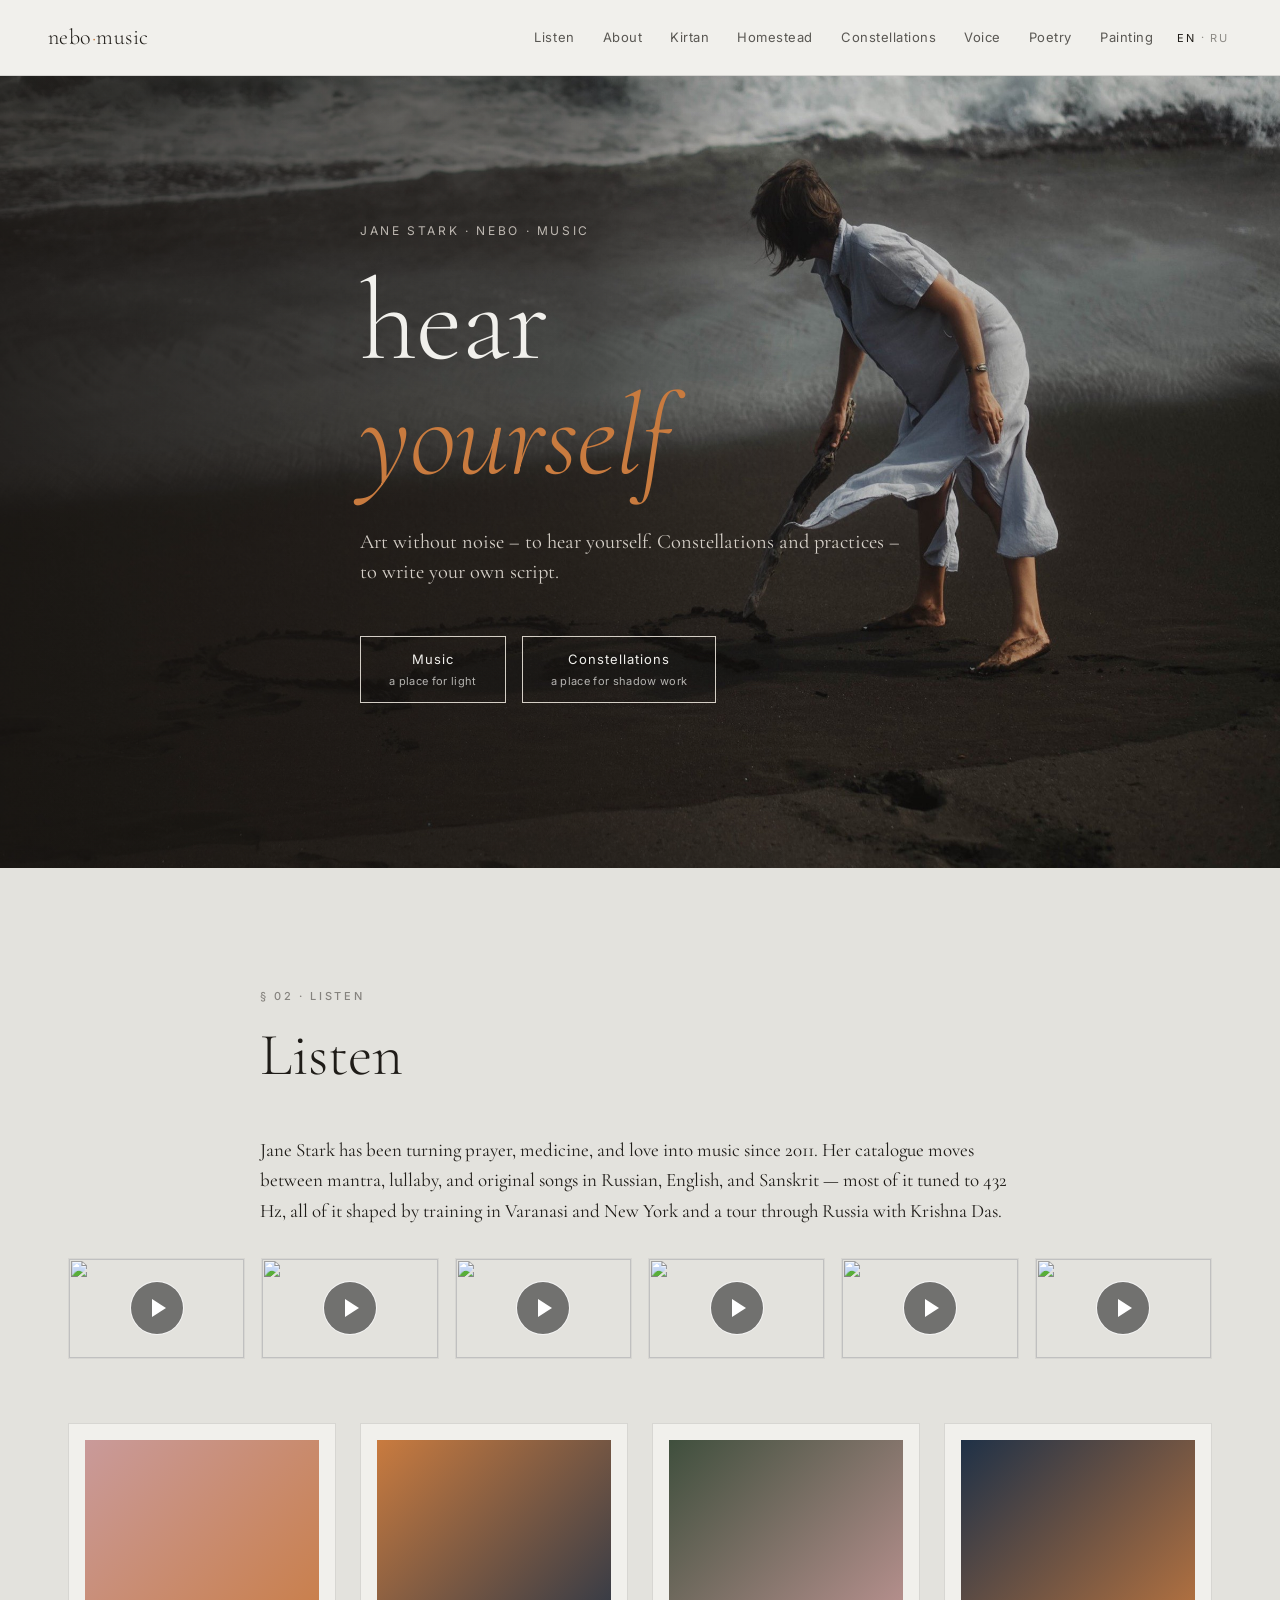
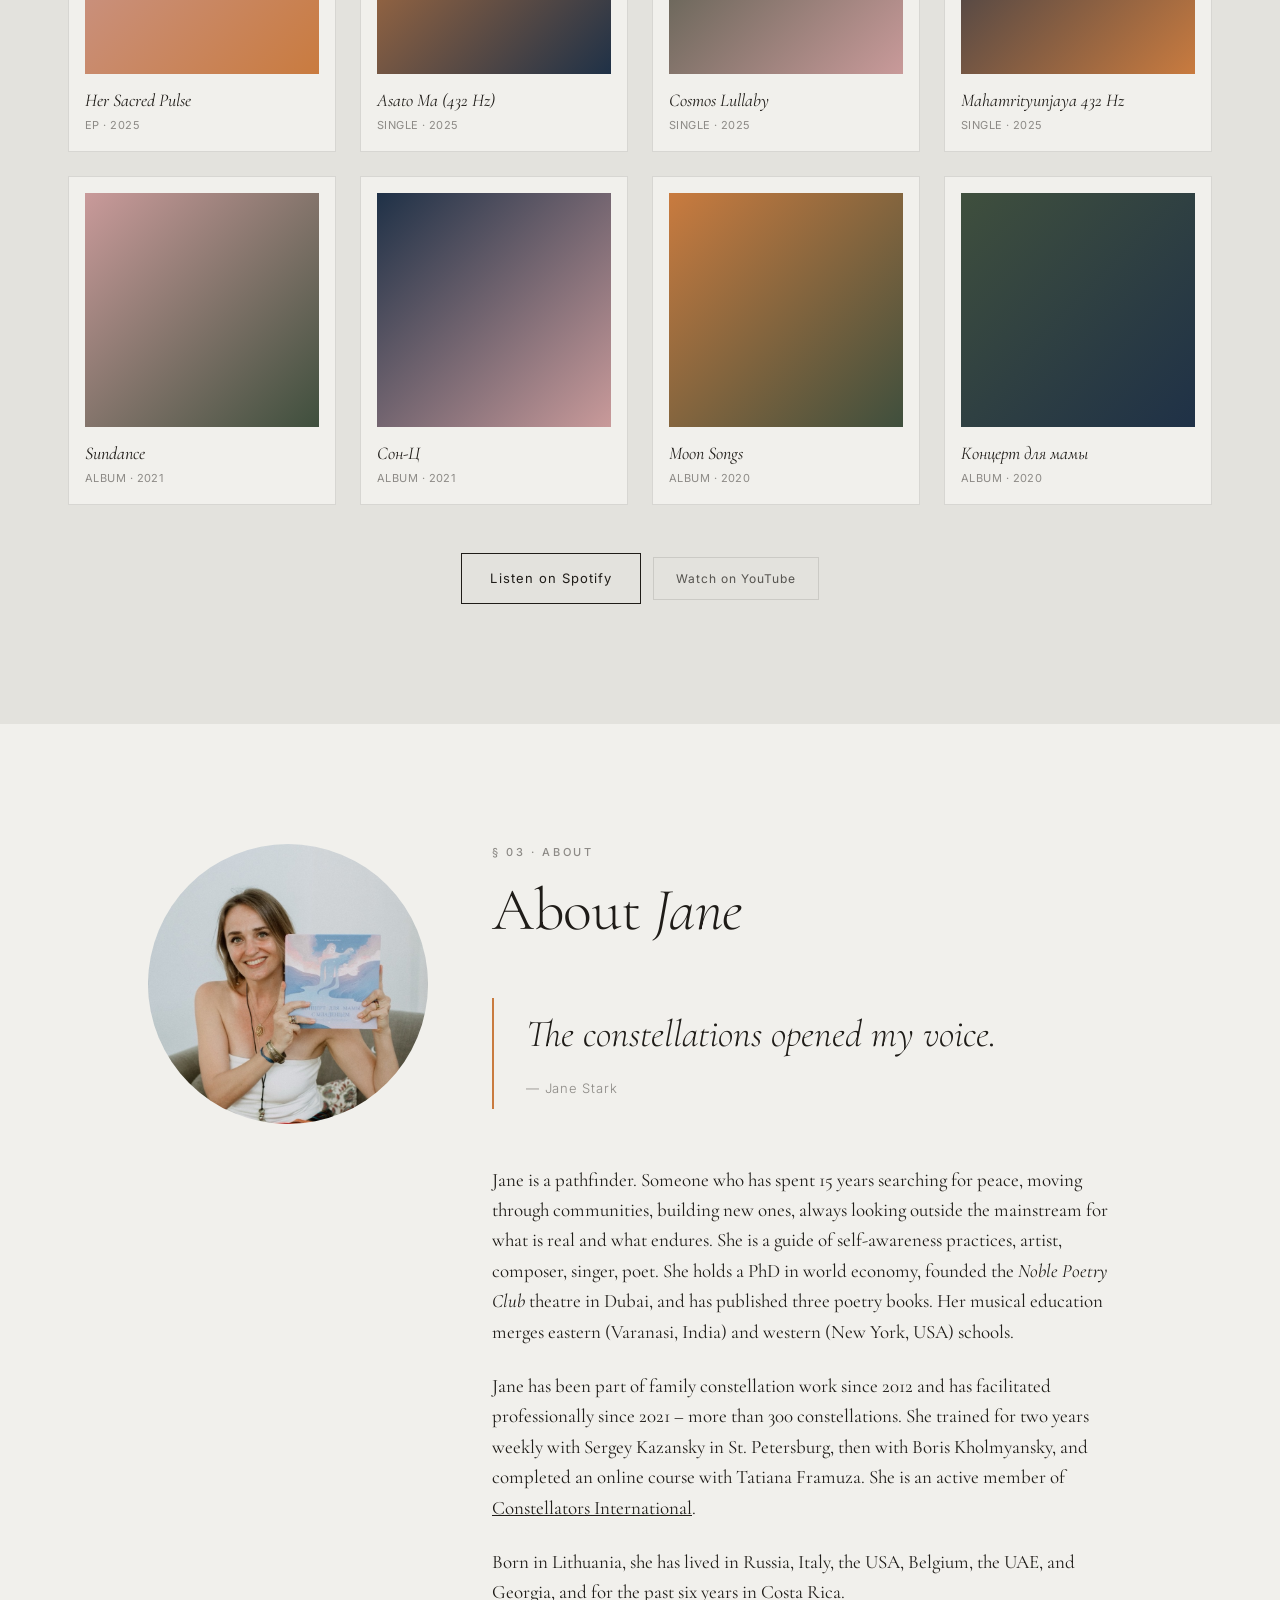
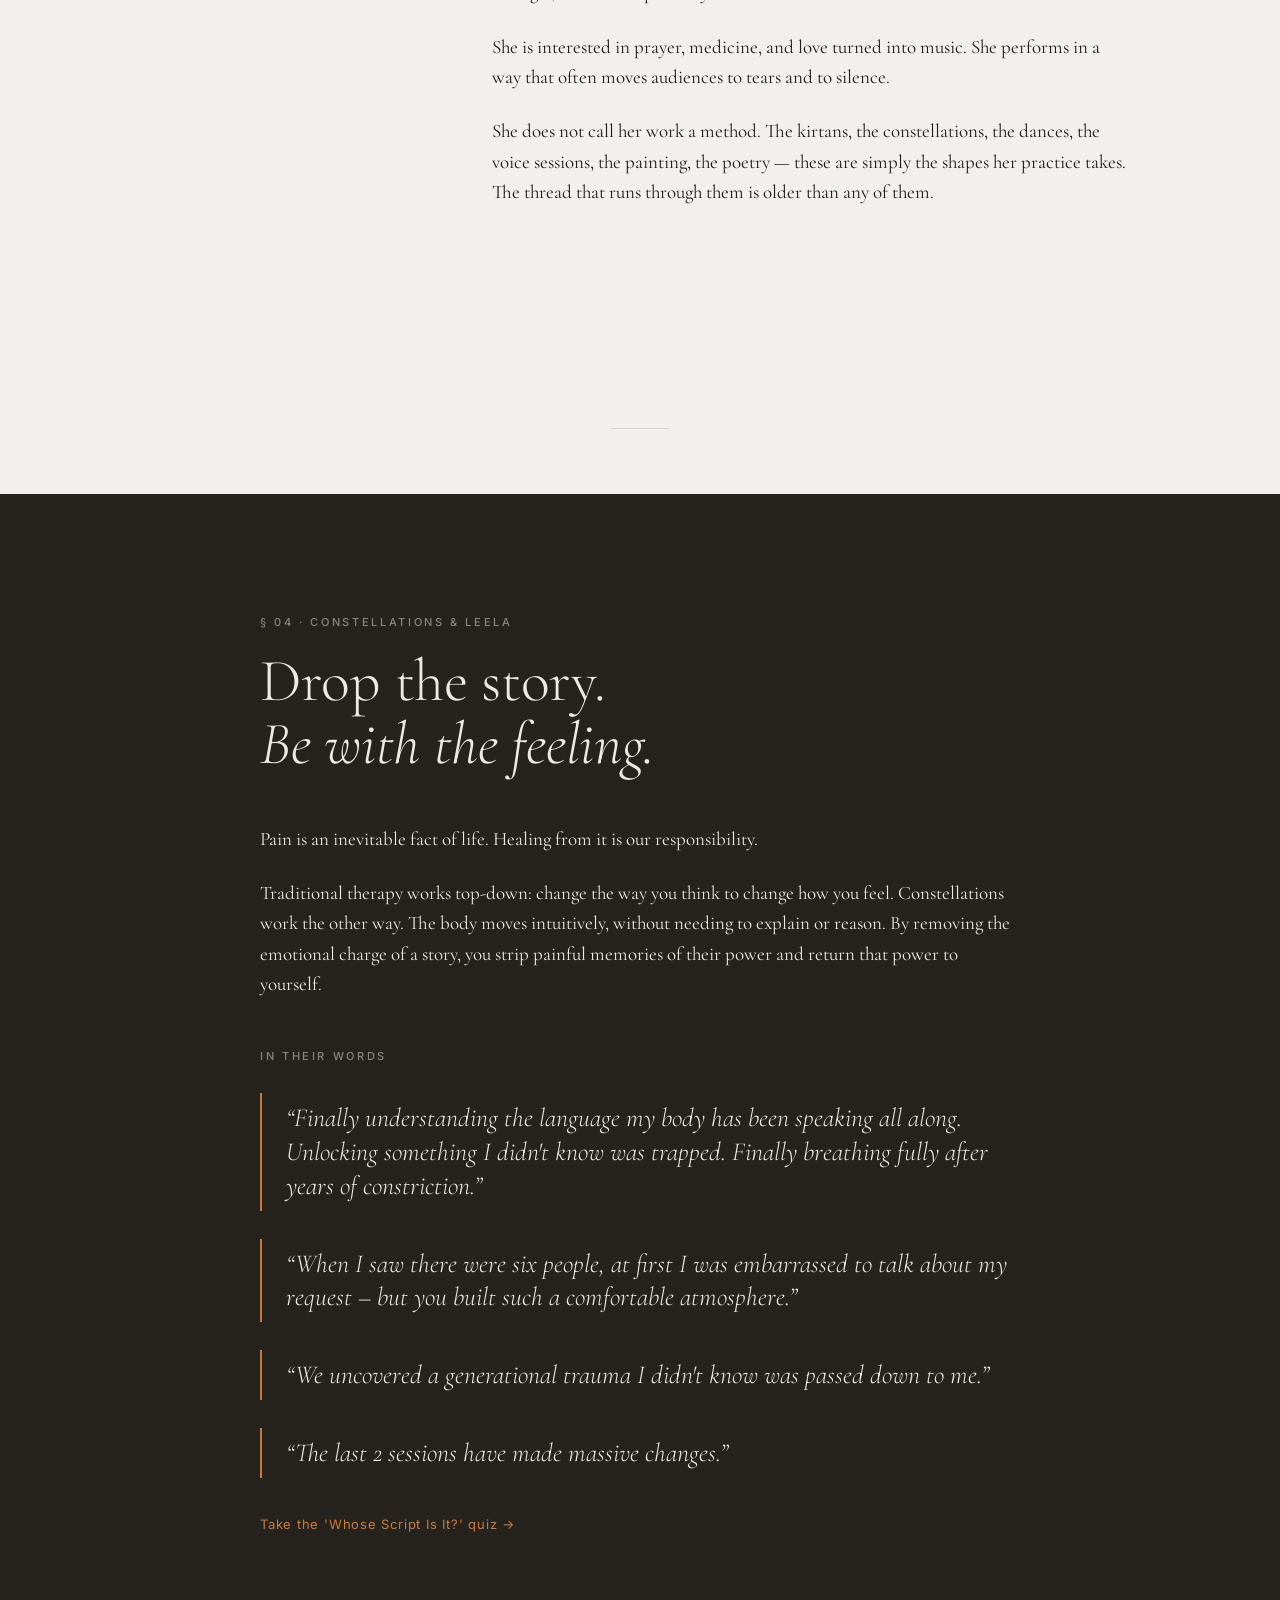
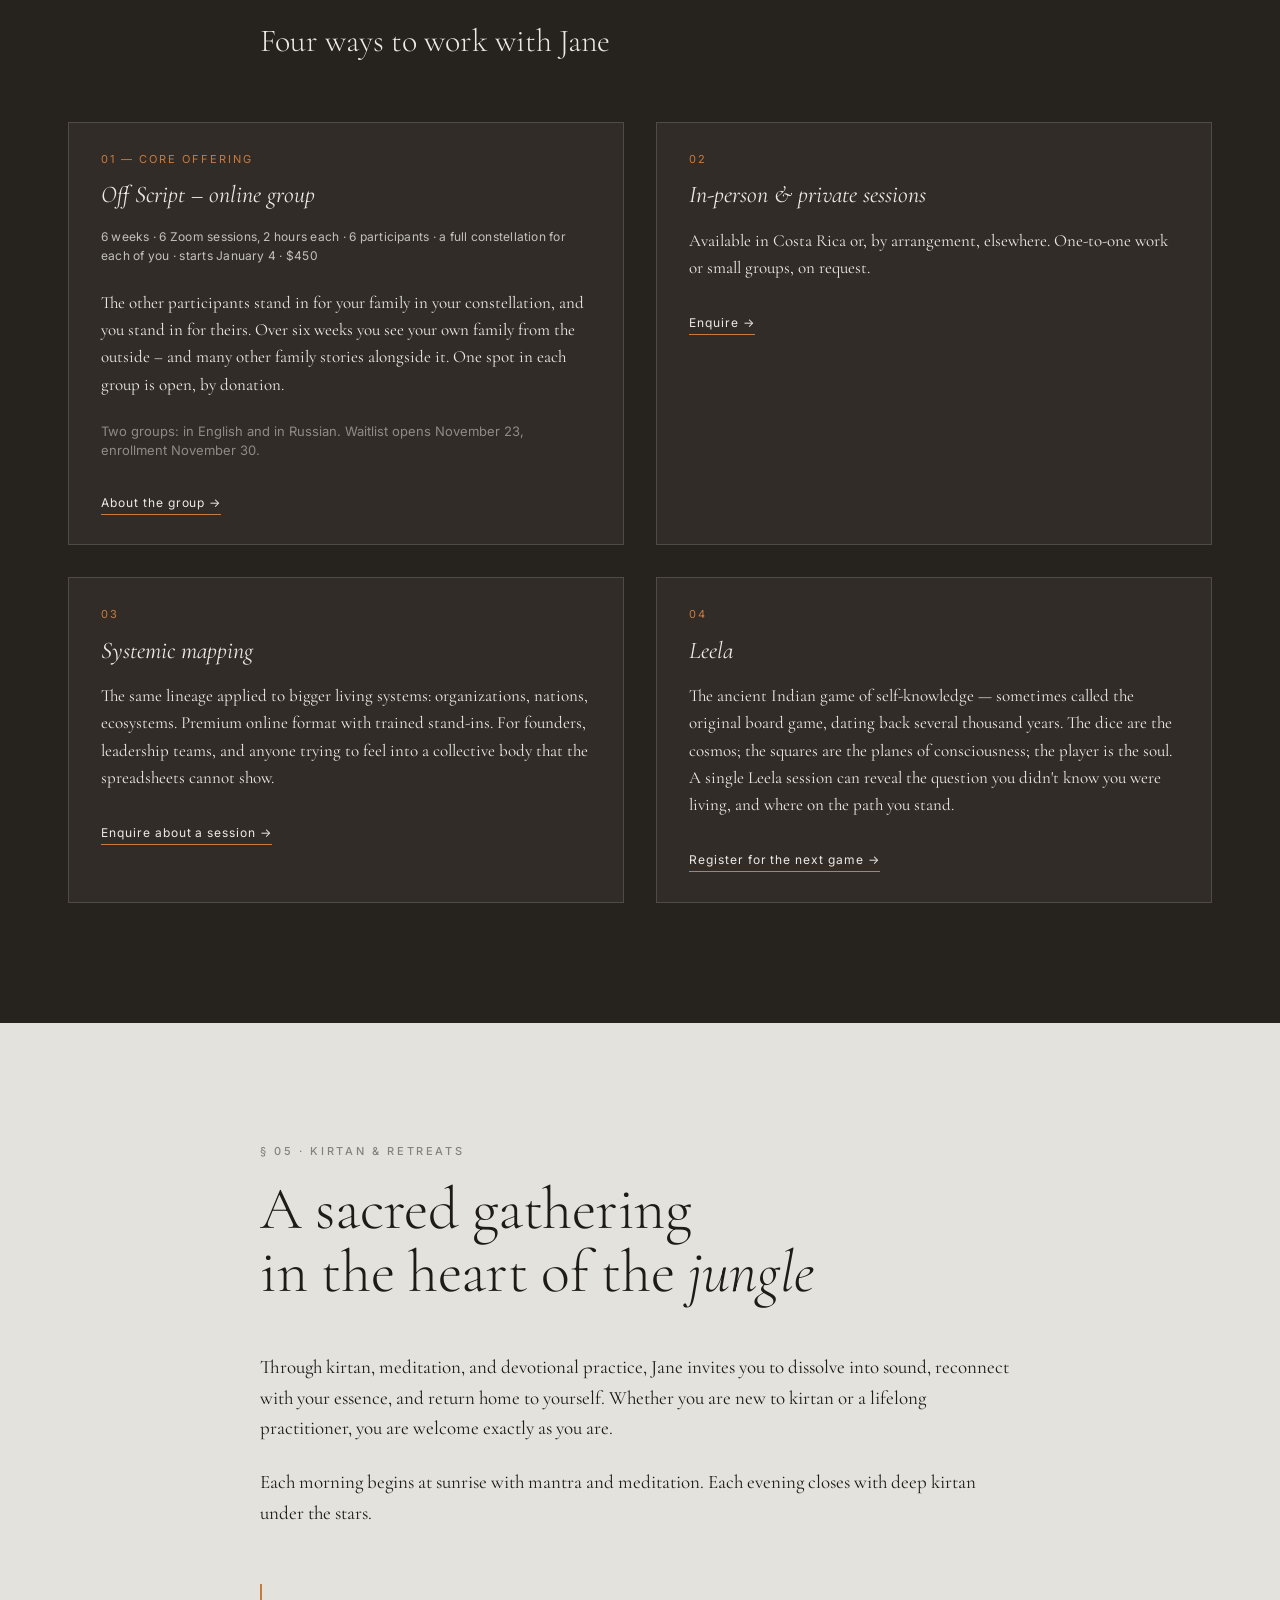
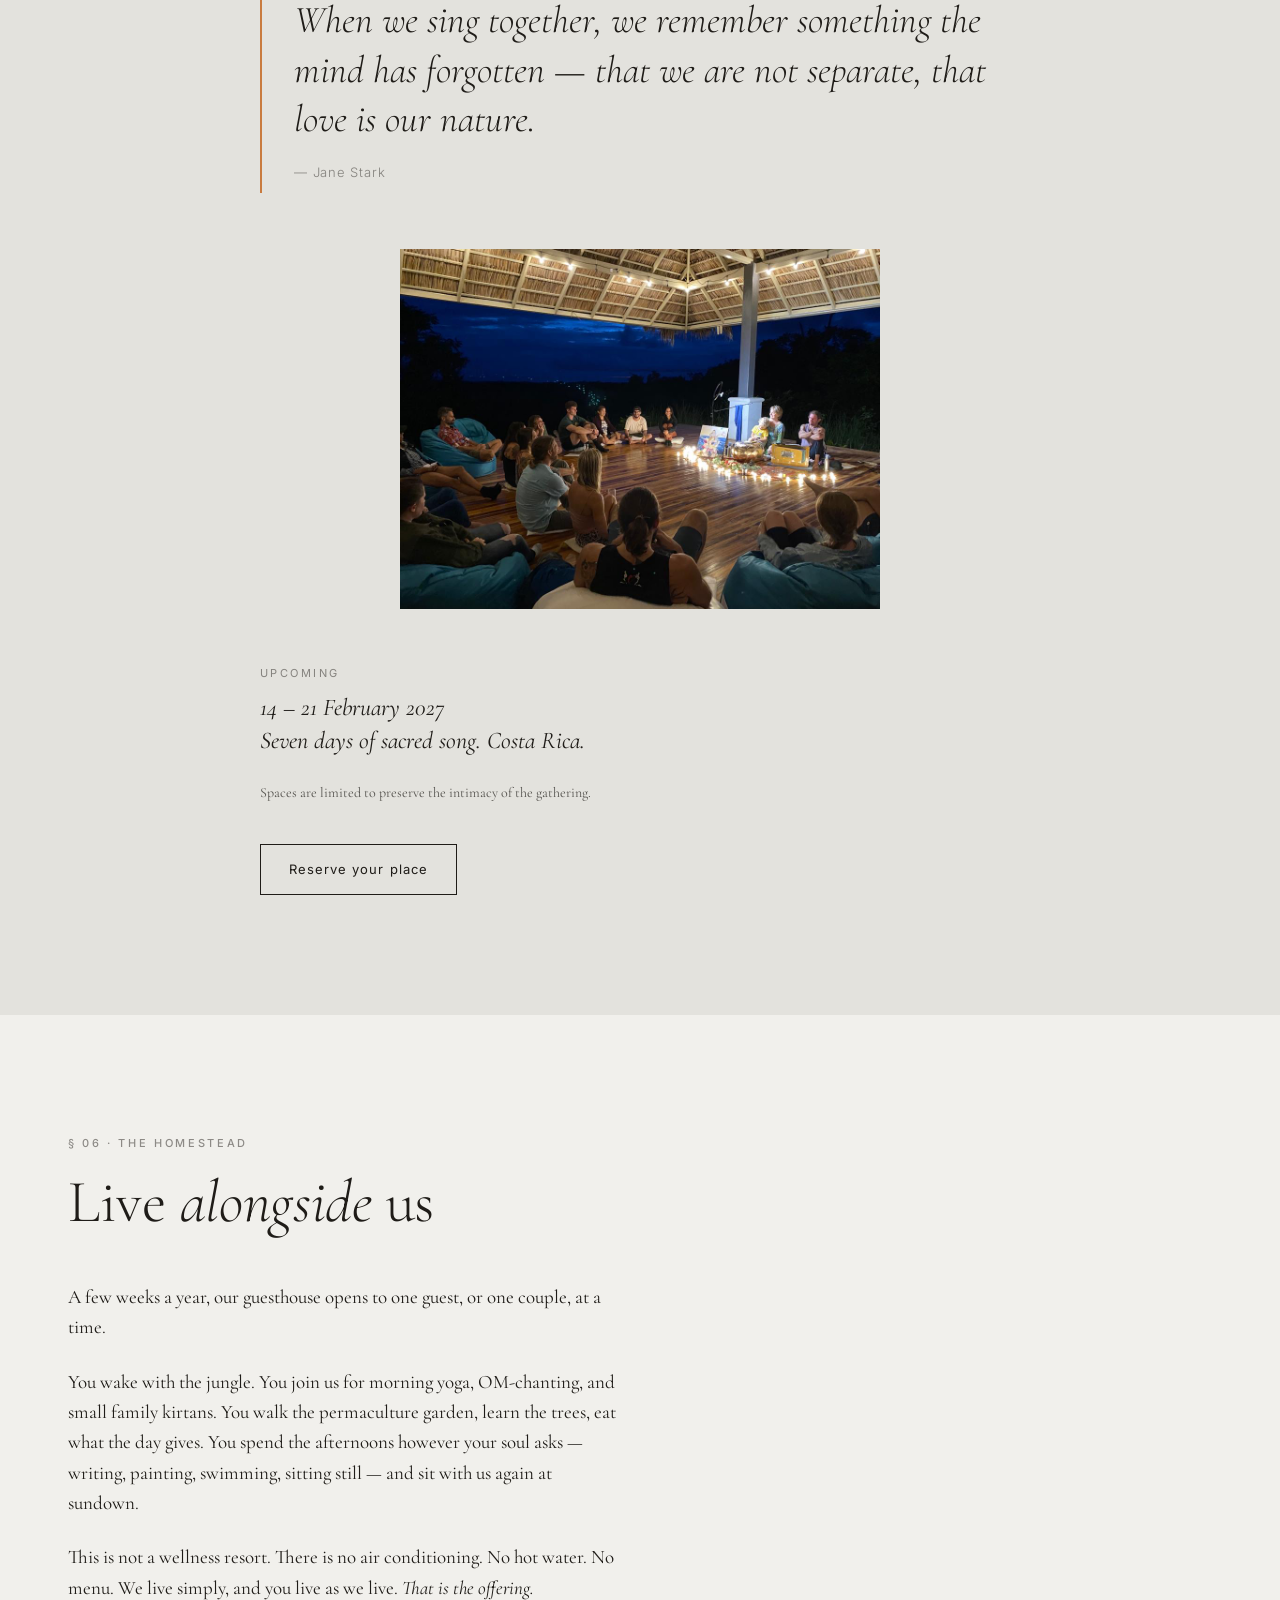
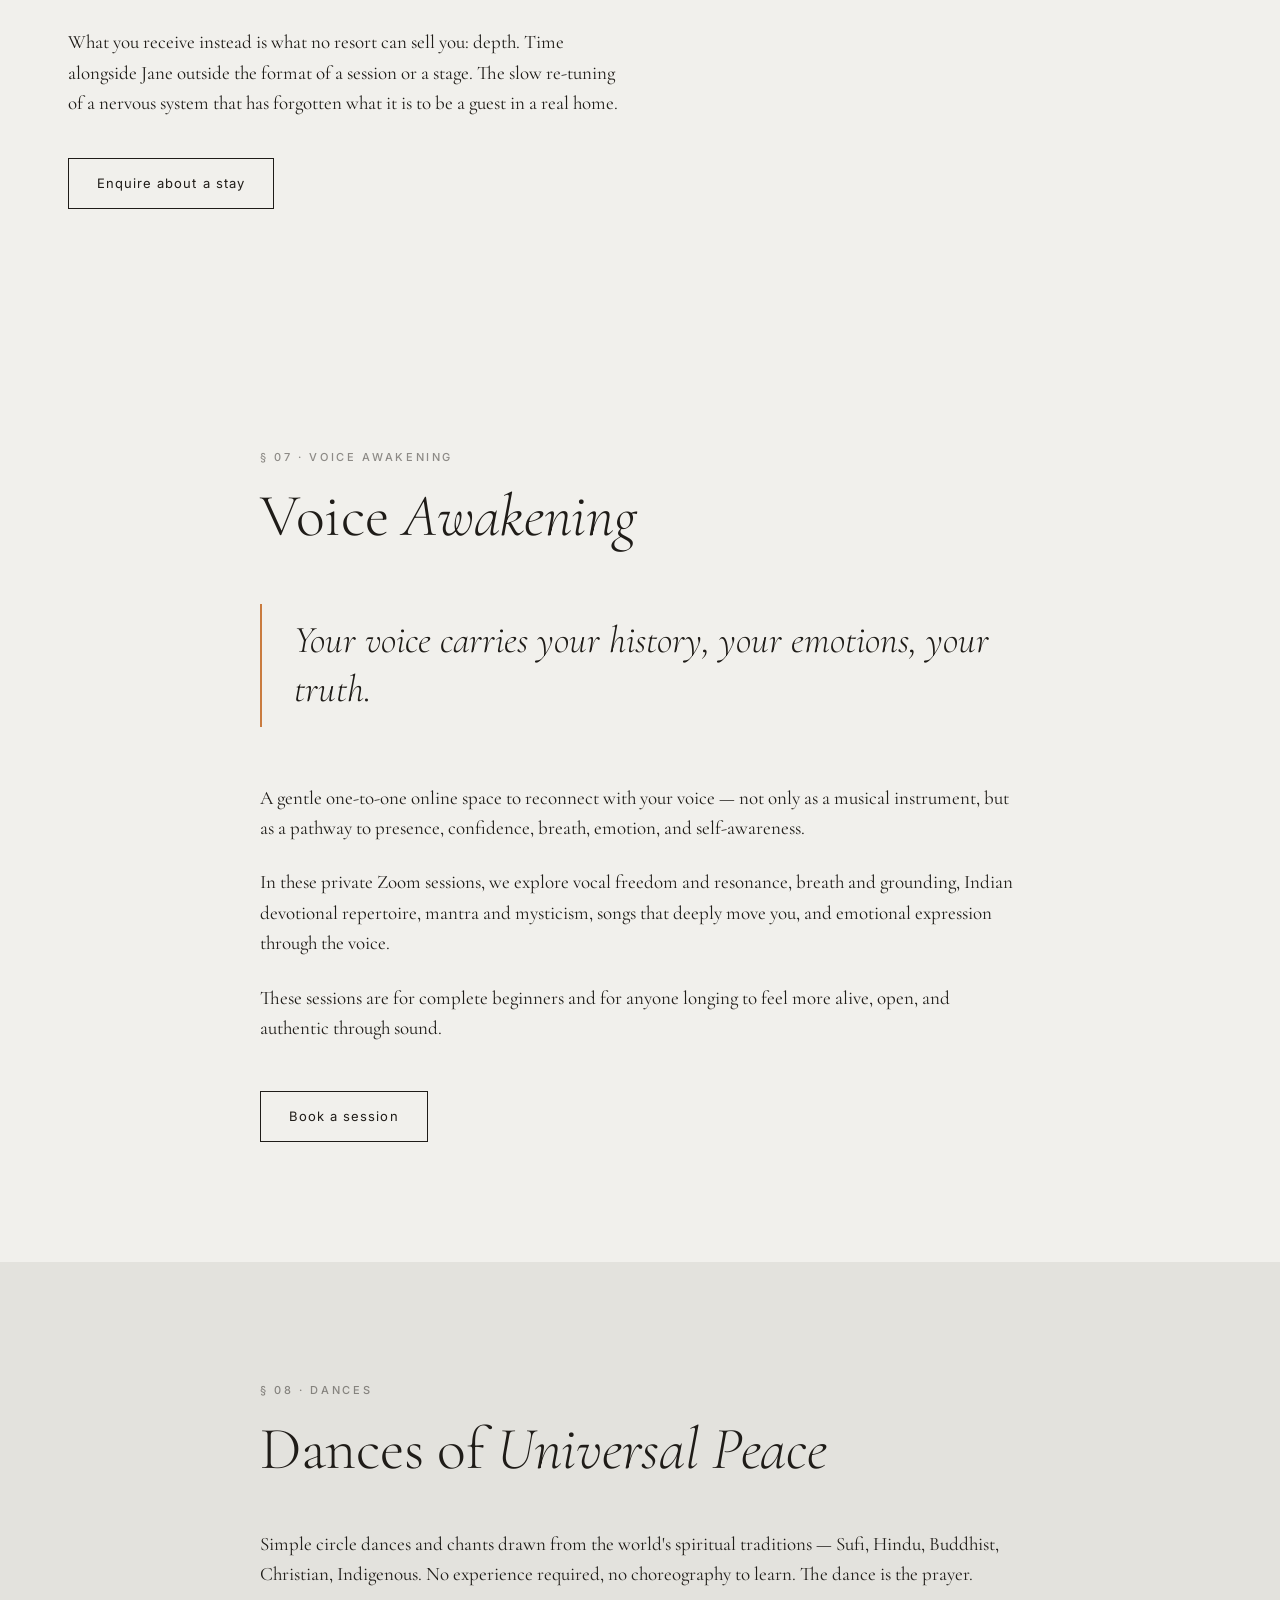
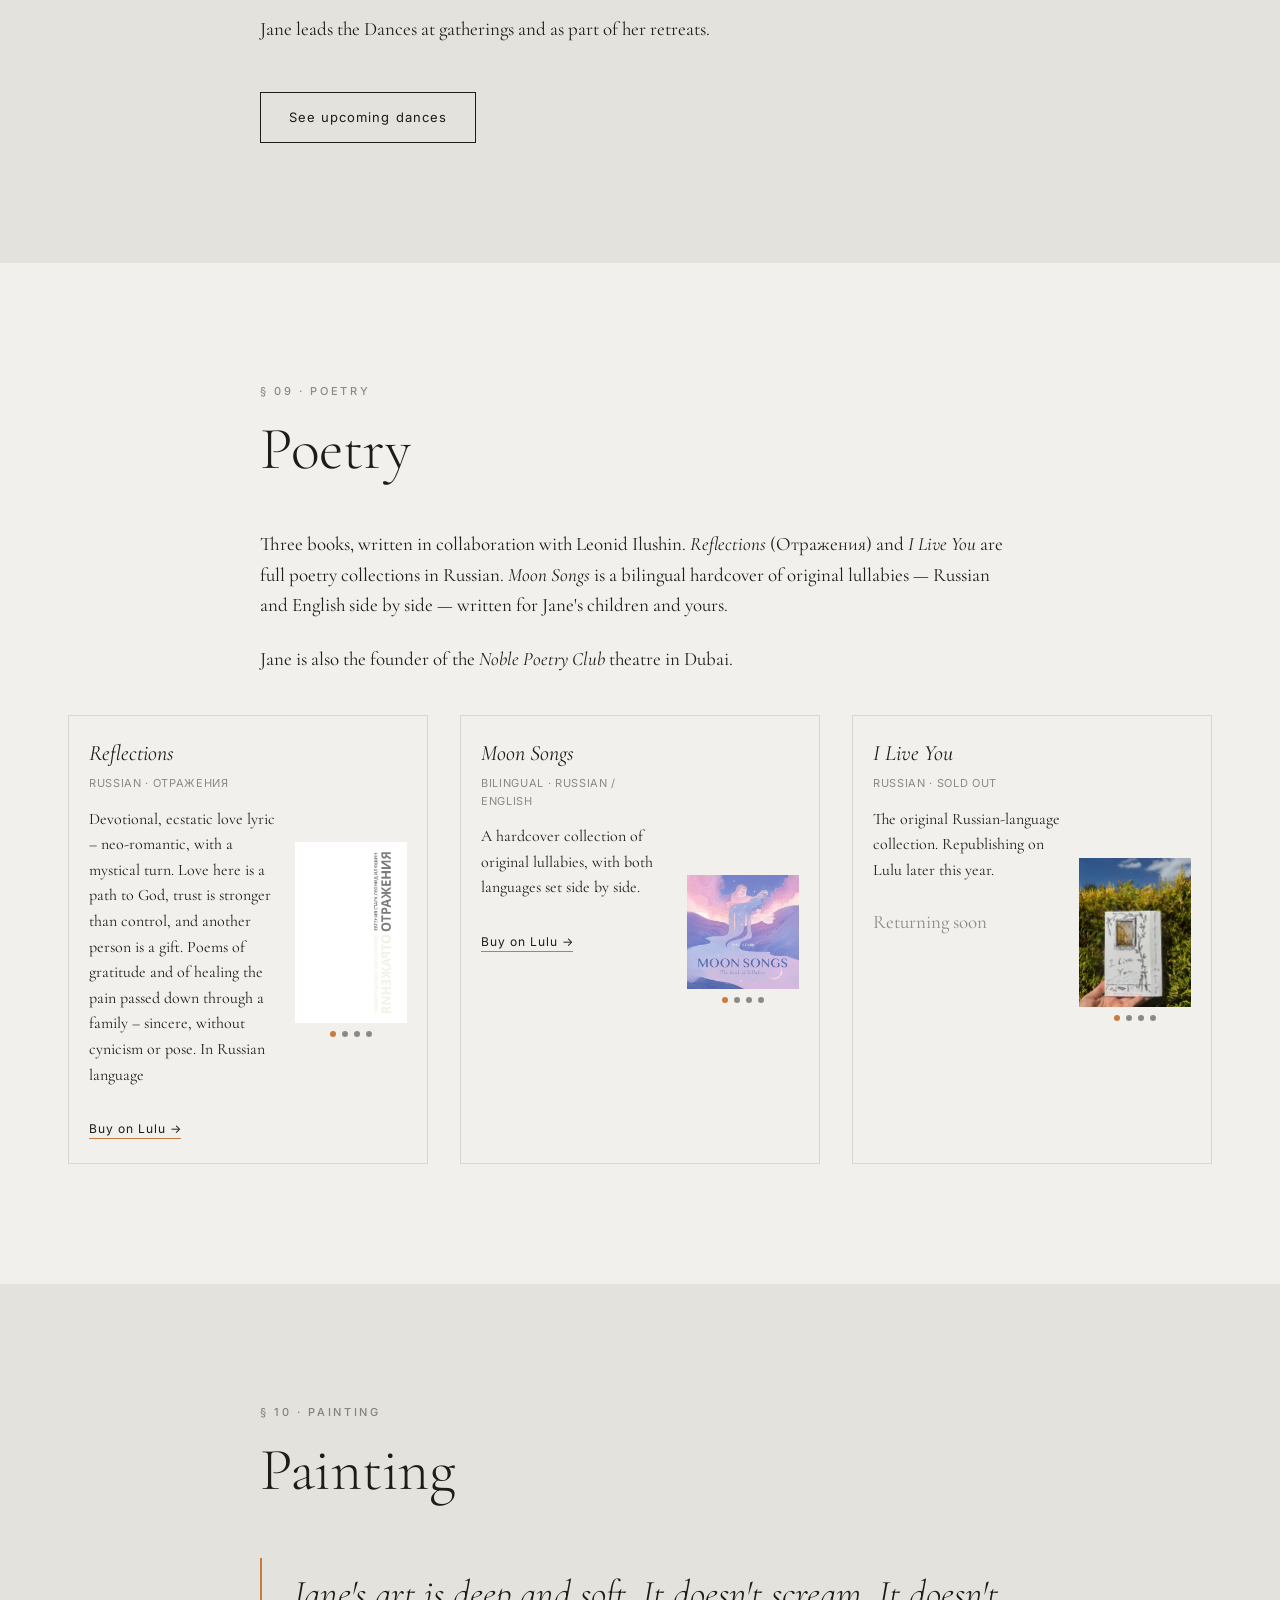
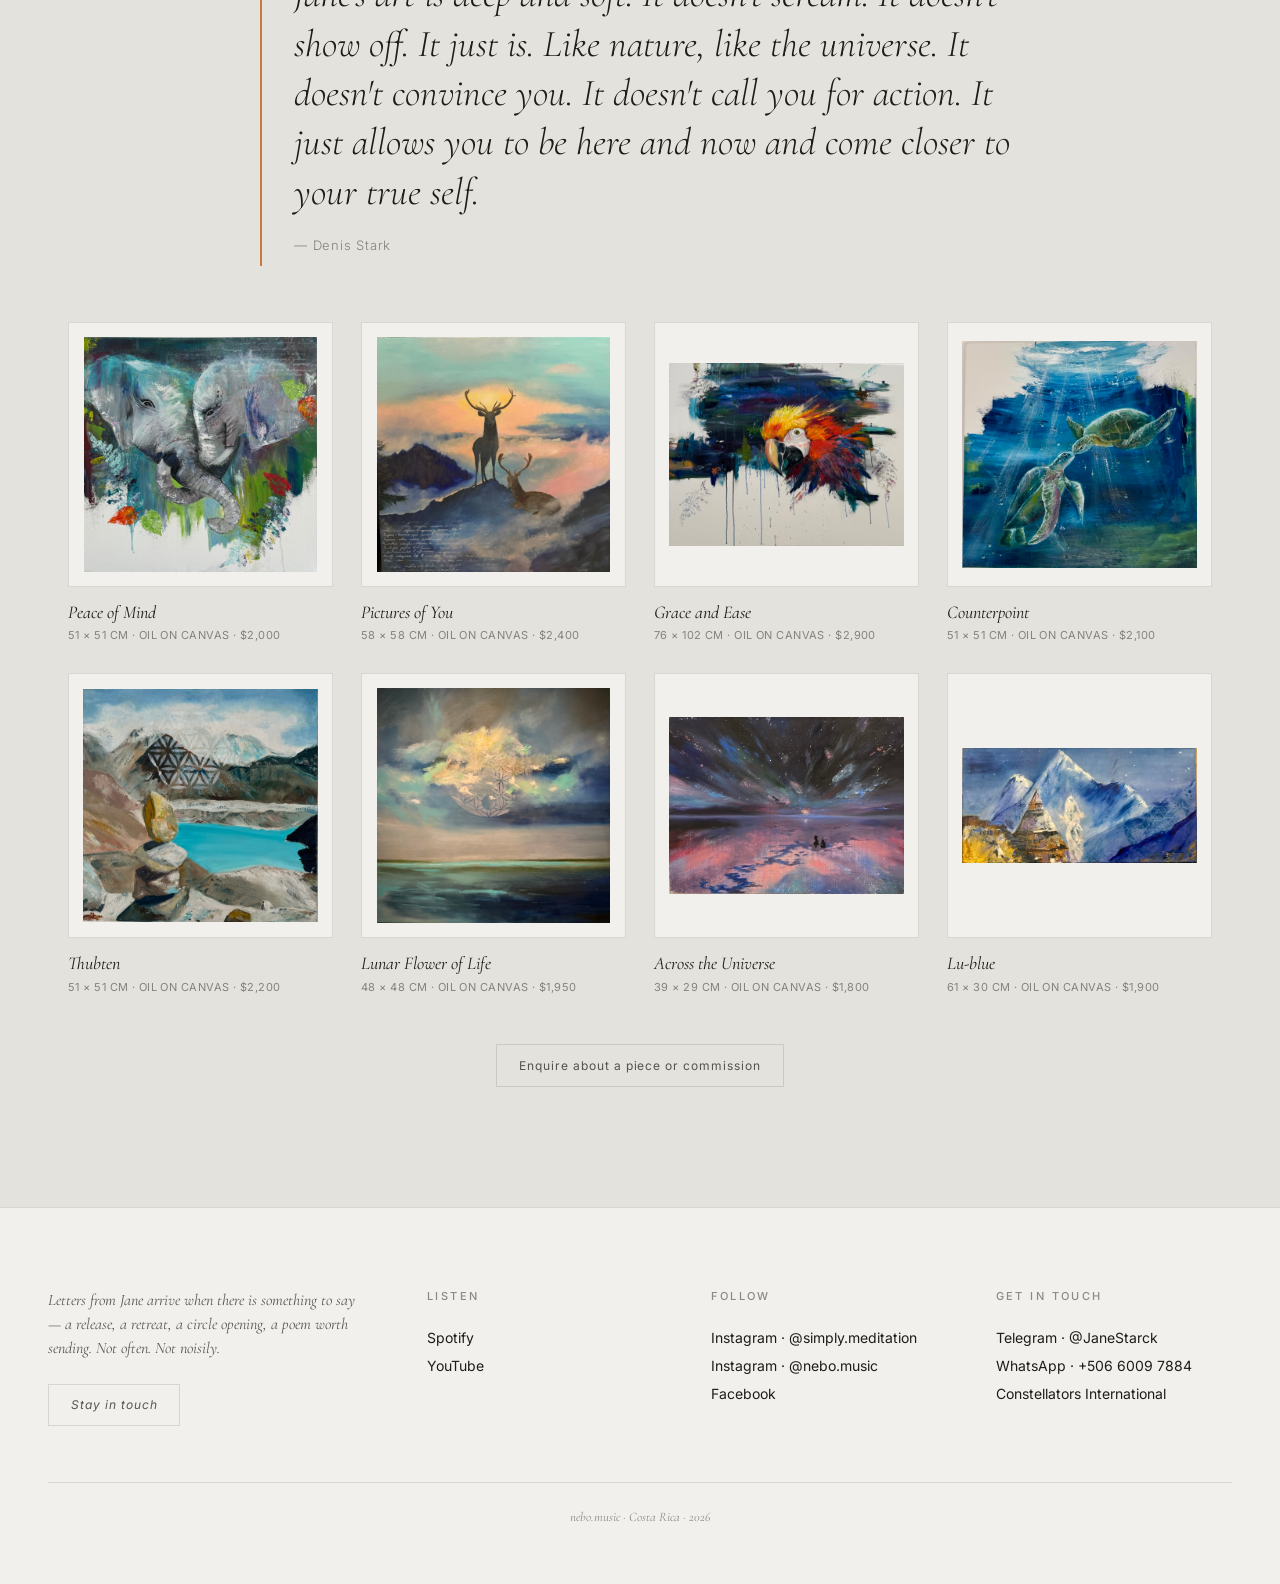
==== index.html @ fe86bdc7 "Books: cover carousels, new I Live You cover Co-Authored-By: Claude Fable 5.1 <noreply@anthropic.com" ====
<!doctype html>
<html lang="en">
<head>
  <meta charset="utf-8">
  <meta name="viewport" content="width=device-width,initial-scale=1">
  <title>nebo.music – Jane Stark · hear yourself</title>
  <meta name="description" content="Family constellations online, music, mantra and poetry by Jane Stark. Six-week online group «Off Script / Не по сценарию»: see whose family script you're living – no woo-woo.">
  <meta name="keywords" content="Jane Stark, Женя Старк, nebo music, kirtan, киртан, mantra, мантра, 432 Hz, bhakti, family constellations, расстановки, Leela, Лила, voice awakening, пробуждение голоса, meditation retreat, Costa Rica retreat, Russian poetry, русская поэзия, Sanskrit chant, Evgenia Stark, Евгения Старк">
  <meta name="author" content="Jane Stark">
  <meta name="robots" content="index, follow">
  <link rel="canonical" href="https://nebo.music/">

  <meta property="og:site_name" content="nebo.music">
  <meta property="og:title" content="nebo.music – Jane Stark · hear yourself">
  <meta property="og:description" content="Family constellations online, music, mantra and poetry by Jane Stark. Six-week online group «Off Script / Не по сценарию»: see whose family script you're living – no woo-woo.">
  <meta property="og:image" content="https://nebo.music/images/kirtan/hero-kirtan.jpg">
  <meta property="og:type" content="website">
  <meta property="og:url" content="https://nebo.music/">
  <meta property="og:locale" content="en_US">
  <meta property="og:locale:alternate" content="ru_RU">

  <meta name="twitter:card" content="summary_large_image">
  <meta name="twitter:title" content="nebo.music – Jane Stark · hear yourself">
  <meta name="twitter:description" content="Family constellations online, music, mantra and poetry by Jane Stark. Six-week online group «Off Script / Не по сценарию»: see whose family script you're living – no woo-woo.">
  <meta name="twitter:image" content="https://nebo.music/images/kirtan/hero-kirtan.jpg">

  <link rel="icon" href="data:image/svg+xml,%3Csvg xmlns='http://www.w3.org/2000/svg' viewBox='0 0 32 32'%3E%3Ccircle cx='16' cy='16' r='6' fill='%23C97B3F'/%3E%3C/svg%3E">

  <script type="application/ld+json">
  {
    "@context": "https://schema.org",
    "@type": "Person",
    "name": "Jane Stark",
    "alternateName": "Evgenia Stark",
    "url": "https://nebo.music/",
    "image": "https://nebo.music/images/kirtan/hero-kirtan.jpg",
    "jobTitle": "Singer, composer, poet, facilitator",
    "description": "Family constellations online, music, mantra and poetry by Jane Stark. Six-week online group «Off Script / Не по сценарию»: see whose family script you're living – no woo-woo.",
    "sameAs": [
      "https://open.spotify.com/artist/65gZEqZHTi93CDm1PPctWs",
      "https://www.youtube.com/@janestark",
      "https://www.instagram.com/nebo.music/",
      "https://www.instagram.com/simply.meditation/",
      "https://facebook.com/nebosongs/"
    ]
  }
  </script>

  <!-- Set language before body renders to prevent flash of wrong language -->
  <script>
  (function() {
    try {
      var saved = localStorage.getItem('nebo-lang');
      var lang = (saved === 'ru' || saved === 'en') ? saved
        : ((navigator.language || navigator.userLanguage || '').toLowerCase().startsWith('ru') ? 'ru' : 'en');
      document.documentElement.lang = lang;
    } catch (e) {}
  })();
  </script>

  <link rel="preconnect" href="https://fonts.googleapis.com">
  <link rel="preconnect" href="https://fonts.gstatic.com" crossorigin>
  <link href="https://fonts.googleapis.com/css2?family=Cormorant+Garamond:ital,wght@0,300;0,400;0,500;1,300;1,400&family=Inter:wght@400;500&display=swap" rel="stylesheet">

  <link rel="stylesheet" href="styles.css">
</head>
<body>

<a class="sr-only" href="#main"><span lang="en">Skip to content</span><span lang="ru">К основному содержимому</span></a>

<nav class="top" aria-label="Primary">
  <a class="wordmark" href="#top">nebo<span class="dot">·</span>music</a>
  <div class="nav-right">
    <div class="links">
      <a href="#listen"><span lang="en">Listen</span><span lang="ru">Слушать</span></a>
      <a href="#about"><span lang="en">About</span><span lang="ru">О Жене</span></a>
      <a href="#kirtan"><span lang="en">Kirtan</span><span lang="ru">Киртан</span></a>
      <a href="#homestead"><span lang="en">Homestead</span><span lang="ru">Дом</span></a>
      <a href="#constellations"><span lang="en">Constellations</span><span lang="ru">Расстановки</span></a>
      <a href="#voice"><span lang="en">Voice</span><span lang="ru">Голос</span></a>
      <a href="#poetry"><span lang="en">Poetry</span><span lang="ru">Стихи</span></a>
      <a href="#painting"><span lang="en">Painting</span><span lang="ru">Живопись</span></a>
    </div>
    <div class="lang-toggle" role="group" aria-label="Language">
      <button type="button" data-lang="en" aria-pressed="true">EN</button>
      <span class="lang-sep" aria-hidden="true">·</span>
      <button type="button" data-lang="ru" aria-pressed="false">RU</button>
    </div>
    <button class="menu-btn" aria-label="Open menu" aria-expanded="false">☰</button>
  </div>
</nav>

<main id="main">

<!-- §1 — Hero -->
<header class="hero" id="top">
  <div class="hero-bg" aria-hidden="true"></div>
  <div class="hero-veil" aria-hidden="true"></div>
  <div class="hero-inner container">
    <div class="label" lang="en">Jane Stark · nebo · music</div>
    <div class="label" lang="ru">Женя Старк · небо · музыка</div>
    <h1 lang="en">hear<br><em>yourself</em></h1>
    <h1 lang="ru">услышать<br><em>себя</em></h1>
    <p class="sub" lang="en">Art without noise – to hear yourself. Constellations and practices – to write your own script.</p>
    <p class="sub" lang="ru">Искусство без шума – чтобы услышать себя. Расстановки и практики – чтобы написать свой сценарий.</p>
    <div class="ctas">
      <a class="btn on-dark btn-two" href="#listen">
        <span lang="en"><span class="btn-main">Music</span><span class="btn-sub">a place for light</span></span>
        <span lang="ru"><span class="btn-main">Музыка</span><span class="btn-sub">место для света</span></span>
      </a>
      <a class="btn on-dark btn-two" href="#constellations">
        <span lang="en"><span class="btn-main">Constellations</span><span class="btn-sub">a place for shadow work</span></span>
        <span lang="ru"><span class="btn-main">Расстановки</span><span class="btn-sub">место для работы с тенью</span></span>
      </a>
    </div>
  </div>
</header>

<!-- §2 — Listen -->
<section id="listen" class="bg-deep">
  <div class="container">
    <div class="narrow reveal">
      <div class="sec-label" lang="en">§ 02 · Listen</div>
      <div class="sec-label" lang="ru">§ 02 · Слушать</div>
      <h2 class="sec-title" lang="en">Listen</h2>
      <h2 class="sec-title" lang="ru">Слушать</h2>
      <p lang="en">Jane Stark has been turning prayer, medicine, and love into music since 2011. Her catalogue moves between mantra, lullaby, and original songs in Russian, English, and Sanskrit — most of it tuned to 432 Hz, all of it shaped by training in Varanasi and New York and a tour through Russia with Krishna Das.</p>
      <p lang="ru">С 2011 года Женя Старк превращает молитву, исцеление и любовь в музыку. Её песни — это мантра, колыбельная и авторские строки на русском, английском и санскрите; почти всё звучит в 432 Гц. Всё это родилось из обучения в Варанаси и Нью-Йорке и тура по России с Кришной Дасом.</p>
    </div>

    <div class="videos reveal" lang="en" aria-label="Videos">
      <a class="video" href="https://www.youtube.com/watch?v=ctL8JO69Z_0" target="_blank" rel="noopener" aria-label="Watch on YouTube">
        <div class="v-frame">
          <img src="https://i.ytimg.com/vi/ctL8JO69Z_0/hqdefault.jpg" alt="" loading="lazy">
          <span class="v-play" aria-hidden="true"></span>
        </div>
      </a>
      <a class="video" href="https://www.youtube.com/watch?v=pfca61KIrUc" target="_blank" rel="noopener" aria-label="Watch on YouTube">
        <div class="v-frame">
          <img src="https://i.ytimg.com/vi/pfca61KIrUc/hqdefault.jpg" alt="" loading="lazy">
          <span class="v-play" aria-hidden="true"></span>
        </div>
      </a>
      <a class="video" href="https://www.youtube.com/watch?v=DvkAsZj2Gnk" target="_blank" rel="noopener" aria-label="Watch on YouTube">
        <div class="v-frame">
          <img src="https://i.ytimg.com/vi/DvkAsZj2Gnk/hqdefault.jpg" alt="" loading="lazy">
          <span class="v-play" aria-hidden="true"></span>
        </div>
      </a>
      <a class="video" href="https://www.youtube.com/watch?v=Ddi6ic-YeL4" target="_blank" rel="noopener" aria-label="Watch on YouTube">
        <div class="v-frame">
          <img src="https://i.ytimg.com/vi/Ddi6ic-YeL4/hqdefault.jpg" alt="" loading="lazy">
          <span class="v-play" aria-hidden="true"></span>
        </div>
      </a>
      <a class="video" href="https://www.youtube.com/watch?v=7vvtDzbDlsA" target="_blank" rel="noopener" aria-label="Watch on YouTube">
        <div class="v-frame">
          <img src="https://i.ytimg.com/vi/7vvtDzbDlsA/hqdefault.jpg" alt="" loading="lazy">
          <span class="v-play" aria-hidden="true"></span>
        </div>
      </a>
      <a class="video" href="https://www.youtube.com/watch?v=7Qii2gbfJYQ" target="_blank" rel="noopener" aria-label="Watch on YouTube">
        <div class="v-frame">
          <img src="https://i.ytimg.com/vi/7Qii2gbfJYQ/hqdefault.jpg" alt="" loading="lazy">
          <span class="v-play" aria-hidden="true"></span>
        </div>
      </a>
    </div>
    <div class="videos reveal" lang="ru" aria-label="Видео">
      <a class="video" href="https://www.youtube.com/watch?v=W4y0tpTN3pM" target="_blank" rel="noopener" aria-label="Смотреть на YouTube">
        <div class="v-frame">
          <img src="https://i.ytimg.com/vi/W4y0tpTN3pM/hqdefault.jpg" alt="" loading="lazy">
          <span class="v-play" aria-hidden="true"></span>
        </div>
      </a>
      <a class="video" href="https://www.youtube.com/watch?v=CdoRmmSI_Rc" target="_blank" rel="noopener" aria-label="Смотреть на YouTube">
        <div class="v-frame">
          <img src="https://i.ytimg.com/vi/CdoRmmSI_Rc/hqdefault.jpg" alt="" loading="lazy">
          <span class="v-play" aria-hidden="true"></span>
        </div>
      </a>
      <a class="video" href="https://www.youtube.com/watch?v=LTk_KxMtlHU" target="_blank" rel="noopener" aria-label="Смотреть на YouTube">
        <div class="v-frame">
          <img src="https://i.ytimg.com/vi/LTk_KxMtlHU/hqdefault.jpg" alt="" loading="lazy">
          <span class="v-play" aria-hidden="true"></span>
        </div>
      </a>
      <a class="video" href="https://www.youtube.com/watch?v=Racg7Ca0pi8" target="_blank" rel="noopener" aria-label="Смотреть на YouTube">
        <div class="v-frame">
          <img src="https://i.ytimg.com/vi/Racg7Ca0pi8/hqdefault.jpg" alt="" loading="lazy">
          <span class="v-play" aria-hidden="true"></span>
        </div>
      </a>
      <a class="video" href="https://www.youtube.com/watch?v=J-XkQ_6M1gw" target="_blank" rel="noopener" aria-label="Смотреть на YouTube">
        <div class="v-frame">
          <img src="https://i.ytimg.com/vi/J-XkQ_6M1gw/hqdefault.jpg" alt="" loading="lazy">
          <span class="v-play" aria-hidden="true"></span>
        </div>
      </a>
      <a class="video" href="https://www.youtube.com/watch?v=ZVa2Jem6n7w" target="_blank" rel="noopener" aria-label="Смотреть на YouTube">
        <div class="v-frame">
          <img src="https://i.ytimg.com/vi/ZVa2Jem6n7w/hqdefault.jpg" alt="" loading="lazy">
          <span class="v-play" aria-hidden="true"></span>
        </div>
      </a>
    </div>

    <div class="albums reveal" aria-label="Album catalogue">
      <a class="album" href="https://open.spotify.com/album/6oGjVpZG0kKFQ9i0wWhb5Y" target="_blank" rel="noopener">
        <div class="cover" style="background-image:linear-gradient(135deg,#C99A9A,#C97B3F)"></div>
        <div class="a-title">Her Sacred Pulse</div>
        <div class="a-meta" lang="en">EP · 2025</div>
        <div class="a-meta" lang="ru">EP · 2025</div>
      </a>
      <a class="album" href="https://open.spotify.com/album/1EumG1yac5kFyncwuQQTsS" target="_blank" rel="noopener">
        <div class="cover" style="background-image:linear-gradient(135deg,#C97B3F,#1F3147)"></div>
        <div class="a-title">Asato Ma (432 Hz)</div>
        <div class="a-meta" lang="en">Single · 2025</div>
        <div class="a-meta" lang="ru">Сингл · 2025</div>
      </a>
      <a class="album" href="https://open.spotify.com/album/2BpdAshh3ibd1tEKm3ibxw" target="_blank" rel="noopener">
        <div class="cover" style="background-image:linear-gradient(135deg,#3F4F3D,#C99A9A)"></div>
        <div class="a-title">Cosmos Lullaby</div>
        <div class="a-meta" lang="en">Single · 2025</div>
        <div class="a-meta" lang="ru">Сингл · 2025</div>
      </a>
      <a class="album" href="https://open.spotify.com/album/4Kq7OnqGJr9JaxZLCFGkCV" target="_blank" rel="noopener">
        <div class="cover" style="background-image:linear-gradient(135deg,#1F3147,#C97B3F)"></div>
        <div class="a-title">Mahamrityunjaya 432 Hz</div>
        <div class="a-meta" lang="en">Single · 2025</div>
        <div class="a-meta" lang="ru">Сингл · 2025</div>
      </a>
      <a class="album" href="https://open.spotify.com/album/3DRGmnPJckGYNX7z72tPG4" target="_blank" rel="noopener">
        <div class="cover" style="background-image:linear-gradient(135deg,#C99A9A,#3F4F3D)"></div>
        <div class="a-title">Sundance</div>
        <div class="a-meta" lang="en">Album · 2021</div>
        <div class="a-meta" lang="ru">Альбом · 2021</div>
      </a>
      <a class="album" href="https://open.spotify.com/album/7eB0unNPdtl3jGGh4JUEXs" target="_blank" rel="noopener">
        <div class="cover" style="background-image:linear-gradient(135deg,#1F3147,#C99A9A)"></div>
        <div class="a-title">Сон-Ц</div>
        <div class="a-meta" lang="en">Album · 2021</div>
        <div class="a-meta" lang="ru">Альбом · 2021</div>
      </a>
      <a class="album" href="https://open.spotify.com/album/7oVXtOjL9pzTRB8wnyIIqo" target="_blank" rel="noopener">
        <div class="cover" style="background-image:linear-gradient(135deg,#C97B3F,#3F4F3D)"></div>
        <div class="a-title">Moon Songs</div>
        <div class="a-meta" lang="en">Album · 2020</div>
        <div class="a-meta" lang="ru">Альбом · 2020</div>
      </a>
      <a class="album" href="https://open.spotify.com/album/3Rk5CSLM2sZb1JRwWQaNmt" target="_blank" rel="noopener">
        <div class="cover" style="background-image:linear-gradient(135deg,#3F4F3D,#1F3147)"></div>
        <div class="a-title">Концерт для мамы</div>
        <div class="a-meta" lang="en">Album · 2020</div>
        <div class="a-meta" lang="ru">Альбом · 2020</div>
      </a>
    </div>

    <div style="text-align:center" class="reveal">
      <a class="btn" href="https://open.spotify.com/artist/65gZEqZHTi93CDm1PPctWs" target="_blank" rel="noopener"><span lang="en">Listen on Spotify</span><span lang="ru">Слушать на Spotify</span></a>
      <a class="btn ghost" href="https://www.youtube.com/@janestark" target="_blank" rel="noopener" style="margin-left:8px"><span lang="en">Watch on YouTube</span><span lang="ru">Смотреть на YouTube</span></a>
    </div>
  </div>
</section>

<!-- §3 — About -->
<section id="about">
  <div class="container">
    <div class="about-grid reveal">
      <figure class="about-photo">
        <img src="images/jane-about.jpg" width="800" height="1200" loading="lazy" lang="en" alt="Jane Stark with her book">
        <img src="images/jane-about.jpg" width="800" height="1200" loading="lazy" lang="ru" alt="Женя Старк со своей книгой">
      </figure>
      <div class="about-text">
      <div class="sec-label" lang="en">§ 03 · About</div>
      <div class="sec-label" lang="ru">§ 03 · О Жене</div>
      <h2 class="sec-title" lang="en">About <em>Jane</em></h2>
      <h2 class="sec-title" lang="ru">О <em>Жене</em></h2>

      <div class="pullquote" lang="en">
        The constellations opened my voice.
        <span class="by">— Jane Stark</span>
      </div>
      <div class="pullquote" lang="ru">
        Расстановки открыли мой голос.
        <span class="by">– Женя Старк</span>
      </div>
      <p lang="en">Jane is a pathfinder. Someone who has spent 15 years searching for peace, moving through communities, building new ones, always looking outside the mainstream for what is real and what endures. She is a guide of self-awareness practices, artist, composer, singer, poet. She holds a PhD in world economy, founded the <em>Noble Poetry Club</em> theatre in Dubai, and has published three poetry books. Her musical education merges eastern (Varanasi, India) and western (New York, USA) schools.</p>
      <p lang="ru">Расстановки научили Женю смотреть на род: что нам передали те, кто был до нас, и что мы передадим дальше. Она хочет быть хорошим предком для тех, кто придёт после, и начинает с себя – с собственного покоя, из которого потом складывается мир вокруг.</p>
      <p lang="en">Jane has been part of family constellation work since 2012 and has facilitated professionally since 2021 – more than 300 constellations. She trained for two years weekly with Sergey Kazansky in St. Petersburg, then with Boris Kholmyansky, and completed an online course with Tatiana Framuza. She is an active member of <a href="https://constellators-international.com/all-ci-people/genia/" target="_blank" rel="noopener">Constellators International</a>.</p>
      <p lang="ru">В семейных расстановках – с 2012 года, профессионально веду с 2021-го: более 300 расстановок. Два года еженедельно училась у Сергея Казанского в Санкт-Петербурге, затем у Бориса Холмянского, прошла онлайн-курс Татьяны Фрамуза. Действующий член <a href="https://constellators-international.com/all-ci-people/genia/" target="_blank" rel="noopener">Constellators International</a>.</p>
      <p lang="en">Born in Lithuania, she has lived in Russia, Italy, the USA, Belgium, the UAE, and Georgia, and for the past six years in Costa Rica.</p>
      <p lang="ru">Она ведёт практики осознанности, пишет картины, сочиняет музыку, поёт и пишет стихи. Кандидат экономических наук по мировой экономике. В Дубае основала театр <em>Noble Poetry Club</em> и руководила им, выпустила три поэтических сборника. Музыке училась и на Востоке, и на Западе: в Варанаси и в Нью-Йорке.</p>
      <p lang="ru">Родилась в Литве, жила в России, Италии, США, Бельгии, ОАЭ и Грузии. Последние шесть лет живёт в Коста-Рике.</p>
      <p lang="en">She is interested in prayer, medicine, and love turned into music. She performs in a way that often moves audiences to tears and to silence.</p>
      <p lang="ru">В музыке её занимает одно: как молитва, исцеление и любовь становятся звуком. На её выступлениях зал нередко плачет, а потом затихает.</p>
      <p lang="en">She does not call her work a method. The kirtans, the constellations, the dances, the voice sessions, the painting, the poetry — these are simply the shapes her practice takes. The thread that runs through them is older than any of them.</p>
      <p lang="ru">Своё дело она не называет методом. Киртаны, расстановки, танец, работа с голосом, живопись, стихи – лишь формы её практики. А нить, которая их связывает, старше любой из них.</p>
      </div>
    </div>
  </div>
</section>

<div class="divider"></div>

<!-- §4 — Constellations & Leela -->
<section id="constellations" class="bg-deep">
  <div class="container">
    <div class="narrow reveal">
      <div class="sec-label" lang="en">§ 04 · Constellations & Leela</div>
      <div class="sec-label" lang="ru">§ 04 · Расстановки и Лила</div>
      <h2 class="sec-title" lang="en">Drop the story.<br><em>Be with the feeling.</em></h2>
      <h2 class="sec-title" lang="ru">Отпустите историю.<br><em>Останьтесь с чувством.</em></h2>
      <p lang="ru">Тень – это то, что в нас и в нашей семье было нельзя чувствовать и показывать.</p>
      <p lang="en">Pain is an inevitable fact of life. Healing from it is our responsibility.</p>
      <p lang="ru">Боль — неизбежная часть жизни. Исцеление от неё — наша ответственность.</p>
      <p lang="en">Traditional therapy works top-down: change the way you think to change how you feel. Constellations work the other way. The body moves intuitively, without needing to explain or reason. By removing the emotional charge of a story, you strip painful memories of their power and return that power to yourself.</p>
      <p lang="ru">Традиционная терапия идёт сверху вниз: меняете то, как думаете, чтобы изменить то, как чувствуете. Расстановки работают иначе. Тело движется интуитивно — не нуждаясь в объяснениях и рассуждениях. Снимая эмоциональный заряд с истории, вы лишаете болезненные воспоминания силы — и возвращаете эту силу себе.</p>
    </div>

    <div class="narrow reveal" style="margin-top: 48px;">
      <div class="sec-label" lang="en">In their words</div>
      <div class="sec-label" lang="ru">Словами участников</div>
      <div lang="ru">
        <div class="pullquote sm">«Наконец-то понимаю язык, на котором всё это время говорило моё тело. Освобождаю то, что было заперто во мне, — а я об этом и не знала. Впервые за долгие годы дышу полной грудью.»</div>
        <div class="pullquote sm">«Как будто свалился камень с сердца и отвязали камень от ног, и я порхаю как бабочка»</div>
        <div class="pullquote sm">«Во всём аврале сделана куча дел, руки до которых сто лет не доходили. Ресурс мощный!»</div>
        <div class="pullquote sm">«Мне очень комфортно с тобой в роли ведущего. Всё очень чётко и при этом бережно»</div>
      </div>
      <div lang="en">
        <div class="pullquote sm">“Finally understanding the language my body has been speaking all along. Unlocking something I didn't know was trapped. Finally breathing fully after years of constriction.”</div>
        <div class="pullquote sm">“When I saw there were six people, at first I was embarrassed to talk about my request – but you built such a comfortable atmosphere.”</div>
        <div class="pullquote sm">“We uncovered a generational trauma I didn't know was passed down to me.”</div>
        <div class="pullquote sm">“The last 2 sessions have made massive changes.”</div>
      </div>
      <p class="quiz-link" lang="ru"><a href="/scenariy/">Пройдите тест «Чей это сценарий?» – 5 минут →</a></p>
      <p class="quiz-link" lang="en"><a href="/script/">Take the 'Whose Script Is It?' quiz →</a></p>
    </div>

    <div class="narrow reveal" style="margin-top: 80px;">
      <h3 lang="en" style="font-family: var(--serif); font-weight: 300; font-size: 32px; margin: 0 0 32px;">Four ways to work with Jane</h3>
      <h3 lang="ru" style="font-family: var(--serif); font-weight: 300; font-size: 32px; margin: 0 0 32px;">Четыре способа работать с Женей</h3>
    </div>

    <div class="cards reveal">
      <div class="card">
        <span class="num-tag" lang="en">01 — Core offering</span>
        <span class="num-tag" lang="ru">01 — Основное предложение</span>
        <h3 lang="en">Off Script – online group</h3>
        <h3 lang="ru">«Не по сценарию» – онлайн-группа</h3>
        <p class="card-facts" lang="en">6 weeks · 6 Zoom sessions, 2 hours each · 6 participants · a full constellation for each of you · starts January 4 · $450</p>
        <p class="card-facts" lang="ru">6 недель · 6 встреч в Zoom по 2 часа · 6 участников · у каждого своя расстановка · старт 4 января · $450</p>
        <p lang="en">The other participants stand in for your family in your constellation, and you stand in for theirs. Over six weeks you see your own family from the outside – and many other family stories alongside it. One spot in each group is open, by donation.</p>
        <p lang="ru">Остальные участники становятся заместителями в вашей расстановке, а вы – в их. Так за шесть недель вы увидите свою семью со стороны – и много других семейных историй рядом. Одно место в каждой группе – открытое, за донейшен.</p>
        <p class="card-note" lang="en">Two groups: in English and in Russian. Waitlist opens November 23, enrollment November 30.</p>
        <p class="card-note" lang="ru">Две группы: на русском и на английском. Лист ожидания – с 23 ноября, запись – с 30 ноября.</p>
        <span lang="en"><a class="card-cta" href="/off-script/">About the group →</a></span>
        <span lang="ru"><a class="card-cta" href="/ne-po-scenariyu/">Подробнее о группе →</a></span>
      </div>
      <div class="card">
        <span class="num-tag">02</span>
        <h3 lang="en">In-person & private sessions</h3>
        <h3 lang="ru">Очные и частные сессии</h3>
        <p lang="en">Available in Costa Rica or, by arrangement, elsewhere. One-to-one work or small groups, on request.</p>
        <p lang="ru">Доступны в Коста-Рике или, по договорённости, в других местах. Индивидуальная работа или малые группы — по запросу.</p>
        <a class="card-cta" href="https://t.me/JaneStarck"><span lang="en">Enquire →</span><span lang="ru">Узнать →</span></a>
      </div>
      <div class="card">
        <span class="num-tag">03</span>
        <h3 lang="en">Systemic mapping</h3>
        <h3 lang="ru">Системное картирование</h3>
        <p lang="en">The same lineage applied to bigger living systems: organizations, nations, ecosystems. Premium online format with trained stand-ins. For founders, leadership teams, and anyone trying to feel into a collective body that the spreadsheets cannot show.</p>
        <p lang="ru">Та же традиция, применённая к большим живым системам: организациям, странам, экосистемам. Премиум-формат онлайн с обученными заместителями. Для основателей, руководящих команд и всех, кто пытается почувствовать коллективное тело, которое не видно в таблицах.</p>
        <a class="card-cta" href="https://t.me/JaneStarck"><span lang="en">Enquire about a session →</span><span lang="ru">Узнать о сессии →</span></a>
      </div>
      <div class="card">
        <span class="num-tag">04</span>
        <h3 lang="en">Leela</h3>
        <h3 lang="ru">Лила</h3>
        <p lang="en">The ancient Indian game of self-knowledge — sometimes called the original board game, dating back several thousand years. The dice are the cosmos; the squares are the planes of consciousness; the player is the soul. A single Leela session can reveal the question you didn't know you were living, and where on the path you stand.</p>
        <p lang="ru">Древнеиндийская игра самопознания — её называют первой настольной игрой, ей несколько тысяч лет. Кости — это космос; клетки — планы сознания; игрок — душа. Одна сессия Лилы может раскрыть вопрос, которым вы живёте, сами того не зная, — и показать, где вы стоите на пути.</p>
        <a class="card-cta" href="https://docs.google.com/forms/d/e/1FAIpQLSehHDdtrgPYx0zO6TAVknaa_R_bROxjwNUEgZKRHfn9GpyfRw/viewform"><span lang="en">Register for the next game →</span><span lang="ru">Записаться на ближайшую игру →</span></a>
      </div>
    </div>
  </div>
</section>

<!-- §5 — Kirtan & retreats -->
<section id="kirtan" class="bg-deep">
  <div class="container">
    <div class="narrow reveal">
      <div class="sec-label" lang="en">§ 05 · Kirtan & retreats</div>
      <div class="sec-label" lang="ru">§ 05 · Киртан и ретриты</div>
      <h2 class="sec-title" lang="en">A sacred gathering<br>in the heart of the <em>jungle</em></h2>
      <h2 class="sec-title" lang="ru">Священное собрание<br>в сердце <em>джунглей</em></h2>
      <p lang="en">Through kirtan, meditation, and devotional practice, Jane invites you to dissolve into sound, reconnect with your essence, and return home to yourself. Whether you are new to kirtan or a lifelong practitioner, you are welcome exactly as you are.</p>
      <p lang="ru">Через киртан, медитацию и преданную практику Женя приглашает раствориться в звуке, восстановить связь со своей сутью и вернуться домой — к себе. Новичок вы в киртане или давний практик — вас здесь ждут именно такими, какие вы есть.</p>
      <p lang="en">Each morning begins at sunrise with mantra and meditation. Each evening closes with deep kirtan under the stars.</p>
      <p lang="ru">Каждое утро начинается на рассвете с мантры и медитации. Каждый вечер завершается глубоким киртаном под звёздами.</p>

      <div class="pullquote" lang="en">
        When we sing together, we remember something the mind has forgotten — that we are not separate, that love is our nature.
        <span class="by">— Jane Stark</span>
      </div>
      <div class="pullquote" lang="ru">
        Когда мы поём вместе, мы вспоминаем то, что забыл ум: что мы не разделены, что любовь — наша природа.
        <span class="by">— Женя Старк</span>
      </div>
    </div>

    <div class="kirtan-portrait reveal">
      <img src="images/kirtan/jane-portrait.jpg" alt="A kirtan circle gathering at dusk under a thatched palapa, candles arranged in the center." loading="lazy">
    </div>

    <div class="narrow reveal" style="margin-top: 56px;">
      <p lang="en" style="font-family: var(--sans); font-size: 11px; letter-spacing: 0.22em; color: var(--ink-faint); text-transform: uppercase; margin-bottom: 8px;">Upcoming</p>
      <p lang="ru" style="font-family: var(--sans); font-size: 11px; letter-spacing: 0.22em; color: var(--ink-faint); text-transform: uppercase; margin-bottom: 8px;">Ближайшее</p>
      <p lang="en" style="font-size: 24px; font-style: italic; line-height: 1.4;">14 – 21 February 2027<br>Seven days of sacred song. Costa Rica.</p>
      <p lang="ru" style="font-size: 24px; font-style: italic; line-height: 1.4;">14 – 21 февраля 2027<br>Семь дней священного пения. Коста-Рика.</p>
      <p lang="en" style="font-size: 14px; color: var(--ink-soft); margin-top: 8px;">Spaces are limited to preserve the intimacy of the gathering.</p>
      <p lang="ru" style="font-size: 14px; color: var(--ink-soft); margin-top: 8px;">Мест немного — чтобы сохранить камерность встречи.</p>
      <a class="btn" href="https://t.me/JaneStarck" style="margin-top: 16px;"><span lang="en">Reserve your place</span><span lang="ru">Забронировать место</span></a>
    </div>
  </div>
</section>

<!-- §6 — The Homestead -->
<section id="homestead">
  <div class="container">
    <div class="homestead-grid reveal">
      <div>
        <div class="sec-label" lang="en">§ 06 · The Homestead</div>
        <div class="sec-label" lang="ru">§ 06 · Дом</div>
        <h2 class="sec-title" lang="en">Live <em>alongside</em> us</h2>
        <h2 class="sec-title" lang="ru">Жить <em>рядом</em> с нами</h2>
        <p lang="en">A few weeks a year, our guesthouse opens to one guest, or one couple, at a time.</p>
        <p lang="ru">Несколько недель в году наш гостевой дом открыт — для одного гостя или одной пары.</p>
        <p lang="en">You wake with the jungle. You join us for morning yoga, OM-chanting, and small family kirtans. You walk the permaculture garden, learn the trees, eat what the day gives. You spend the afternoons however your soul asks — writing, painting, swimming, sitting still — and sit with us again at sundown.</p>
        <p lang="ru">Вы просыпаетесь вместе с джунглями. Присоединяетесь к нам на утреннюю йогу, пение ОМ и небольшие семейные киртаны. Гуляете по пермакультурному саду, знакомитесь с деревьями, едите то, что даёт день. Вторую половину дня проводите так, как просит душа — пишете, рисуете, плаваете, сидите в тишине — и снова сидите с нами на закате.</p>
        <p lang="en">This is not a wellness resort. There is no air conditioning. No hot water. No menu. We live simply, and you live as we live. <em>That is the offering.</em></p>
        <p lang="ru">Это не велнес-курорт. Здесь нет кондиционера. Нет горячей воды. Нет меню. Мы живём просто — и вы живёте так, как живём мы. <em>Это и есть наш дар.</em></p>
        <p lang="en">What you receive instead is what no resort can sell you: depth. Time alongside Jane outside the format of a session or a stage. The slow re-tuning of a nervous system that has forgotten what it is to be a guest in a real home.</p>
        <p lang="ru">Взамен вы получаете то, что не продаст ни один курорт: глубину. Время рядом с Женей вне формата сессии или сцены. Медленная перенастройка нервной системы, забывшей, каково быть гостем в настоящем доме.</p>
        <a class="btn" href="https://t.me/JaneStarck" style="margin-top: 16px;"><span lang="en">Enquire about a stay</span><span lang="ru">Узнать о пребывании</span></a>
      </div>
      <div class="photo" role="img" aria-label="The homestead in Costa Rica — guesthouse and permaculture garden."></div>
    </div>
  </div>
</section>

<!-- §7 — Voice Awakening -->
<section id="voice">
  <div class="container">
    <div class="narrow reveal">
      <div class="sec-label" lang="en">§ 07 · Voice Awakening</div>
      <div class="sec-label" lang="ru">§ 07 · Пробуждение голоса</div>
      <h2 class="sec-title" lang="en">Voice <em>Awakening</em></h2>
      <h2 class="sec-title" lang="ru">Пробуждение <em>голоса</em></h2>
      <div class="pullquote" lang="en">
        Your voice carries your history, your emotions, your truth.
      </div>
      <div class="pullquote" lang="ru">
        В вашем голосе — ваша история, ваши чувства, ваша правда.
      </div>
      <p lang="en">A gentle one-to-one online space to reconnect with your voice — not only as a musical instrument, but as a pathway to presence, confidence, breath, emotion, and self-awareness.</p>
      <p lang="ru">Бережная встреча один на один онлайн, чтобы восстановить связь со своим голосом — не только как с музыкальным инструментом, но как с путём к присутствию, уверенности, дыханию, чувству и самоосознанию.</p>
      <p lang="en">In these private Zoom sessions, we explore vocal freedom and resonance, breath and grounding, Indian devotional repertoire, mantra and mysticism, songs that deeply move you, and emotional expression through the voice.</p>
      <p lang="ru">На этих личных встречах в Zoom мы исследуем свободу и резонанс голоса, дыхание и заземление, индийские преданные песни, мантру и мистику, песни, что трогают вас до глубины, и выражение чувств через голос.</p>
      <p lang="en">These sessions are for complete beginners and for anyone longing to feel more alive, open, and authentic through sound.</p>
      <p lang="ru">Эти встречи — для полных новичков и для всех, кто хочет почувствовать себя живее, открытее и подлиннее через звук.</p>
      <a class="btn" href="https://t.me/JaneStarck" style="margin-top: 24px;"><span lang="en">Book a session</span><span lang="ru">Записаться на встречу</span></a>
    </div>
  </div>
</section>

<!-- §8 — Dances of Universal Peace -->
<section id="dances" class="bg-deep">
  <div class="container">
    <div class="narrow reveal">
      <div class="sec-label" lang="en">§ 08 · Dances</div>
      <div class="sec-label" lang="ru">§ 08 · Танцы</div>
      <h2 class="sec-title" lang="en">Dances of <em>Universal Peace</em></h2>
      <h2 class="sec-title" lang="ru">Танцы <em>Всеобщего Мира</em></h2>
      <p lang="en">Simple circle dances and chants drawn from the world's spiritual traditions — Sufi, Hindu, Buddhist, Christian, Indigenous. No experience required, no choreography to learn. The dance is the prayer.</p>
      <p lang="ru">Простые танцы в кругу и распевы из мировых духовных традиций — суфийских, индуистских, буддийских, христианских, коренных народов. Опыт не нужен, хореографию учить не надо. Танец — это молитва.</p>
      <p lang="en">Jane leads the Dances at gatherings and as part of her retreats.</p>
      <p lang="ru">Женя ведёт Танцы на собраниях и на своих ретритах.</p>
      <a class="btn" href="https://t.me/JaneStarck" style="margin-top: 24px;"><span lang="en">See upcoming dances</span><span lang="ru">Ближайшие танцы</span></a>
    </div>
  </div>
</section>

<!-- §9 — Poetry & writing -->
<section id="poetry">
  <div class="container">
    <div class="narrow reveal">
      <div class="sec-label" lang="en">§ 09 · Poetry</div>
      <div class="sec-label" lang="ru">§ 09 · Стихи</div>
      <h2 class="sec-title" lang="en">Poetry</h2>
      <h2 class="sec-title" lang="ru">Стихи</h2>
      <p lang="en">Three books, written in collaboration with Leonid Ilushin. <em>Reflections</em> (Отражения) and <em>I Live You</em> are full poetry collections in Russian. <em>Moon Songs</em> is a bilingual hardcover of original lullabies — Russian and English side by side — written for Jane's children and yours.</p>
      <p lang="ru">Три книги, написанные в соавторстве с Леонидом Илюшиным. <em>Отражения</em> и <em>Я живу тебя</em> — поэтические сборники на русском. <em>Moon Songs</em> — двуязычный сборник колыбельных в твёрдом переплёте: русский и английский рядом — для детей Жени и для ваших.</p>
      <p lang="en">Jane is also the founder of the <em>Noble Poetry Club</em> theatre in Dubai.</p>
      <p lang="ru">Женя также основательница театра <em>Noble Poetry Club</em> в Дубае.</p>
    </div>

    <div class="books reveal">
      <div class="book">
        <div class="b-body">
          <h4 lang="en">Reflections</h4>
          <h4 lang="ru">Отражения</h4>
          <div class="b-meta" lang="en">Russian · Отражения</div>
          <div class="b-meta" lang="ru">На русском</div>
          <p lang="en">Devotional, ecstatic love lyric – neo-romantic, with a mystical turn. Love here is a path to God, trust is stronger than control, and another person is a gift. Poems of gratitude and of healing the pain passed down through a family – sincere, without cynicism or pose. In Russian language</p>
          <p lang="ru">Духовно-медитативная любовная лирика – неоромантизм с мистическим уклоном. В англоязычной критике такую поэзию называют devotional или ecstatic lyric. Любовь здесь – путь к Богу, доверие сильнее контроля, а другой человек – дар. Это стихи о благодарности и об исцелении родовой боли, искренние, без цинизма и позы. Сборник написан вместе с Леонидом Илюшиным.</p>
          <a class="buy" href="https://www.lulu.com/shop/%D0%B5%D0%B2%D0%B3%D0%B5%D0%BD%D0%B8%D1%8F-%D1%81%D1%82%D0%B0%D1%80%D0%BA-and-%D0%BB%D0%B5%D0%BE%D0%BD%D0%B8%D0%B4-%D0%B8%D0%BB%D1%8E%D1%88%D0%B8%D0%BD/%D0%BE%D1%82%D1%80%D0%B0%D0%B6%D0%B5%D0%BD%D0%B8%D1%8F/paperback/product-7k872j2.html" target="_blank" rel="noopener"><span lang="en">Buy on Lulu →</span><span lang="ru">Купить на Lulu →</span></a>
        </div>
        <div class="b-cover" style="--ar: 384 / 621;">
          <div class="frame">
            <div class="track" tabindex="0">
                <img src="images/books/Reflections.jpg" alt="Cover of Reflections (Отражения), a Russian poetry collection.">
                <img src="images/books/reflections-2.jpg" alt="Jane Stark with the book Reflections under a willow tree." loading="lazy">
                <img src="images/books/reflections-3.jpg" alt="The book Reflections resting on a stone figure by a pond." loading="lazy">
                <img src="images/books/reflections-4.jpg" alt="Back cover of Reflections with a poem, next to blackberries." loading="lazy">
            </div>
            <button class="arrow prev" type="button" aria-label="Previous image" data-label-en="Previous image" data-label-ru="Предыдущее фото">&#8249;</button>
            <button class="arrow next" type="button" aria-label="Next image" data-label-en="Next image" data-label-ru="Следующее фото">&#8250;</button>
          </div>
          <div class="dots"></div>
        </div>
      </div>
      <div class="book">
        <div class="b-body">
          <h4>Moon Songs</h4>
          <div class="b-meta" lang="en">Bilingual · Russian / English</div>
          <div class="b-meta" lang="ru">На двух языках · русский / английский</div>
          <p lang="en">A hardcover collection of original lullabies, with both languages set side by side.</p>
          <p lang="ru">Сборник авторских колыбельных в твёрдом переплёте — оба языка рядом.</p>
          <a class="buy" href="https://www.lulu.com/shop/evgeniia-stark-and-kiris-kiss/moon-songs/hardcover/product-dyd24qp.html" target="_blank" rel="noopener"><span lang="en">Buy on Lulu →</span><span lang="ru">Купить на Lulu →</span></a>
        </div>
        <div class="b-cover" style="--ar: 384 / 390;">
          <div class="frame">
            <div class="track" tabindex="0">
                <img src="images/books/MoonSongs.jpg" alt="Cover of Moon Songs, a bilingual hardcover of original lullabies.">
                <img src="images/books/moonsongs-2.jpg" alt="Jane Stark holding the book Moon Songs." loading="lazy">
                <img src="images/books/moonsongs-3.jpg" alt="The book Moon Songs held up by a river." loading="lazy">
                <img src="images/books/moonsongs-4.jpg" alt="A two-page spread from Moon Songs: a lullaby in Russian and English with an illustration." loading="lazy">
            </div>
            <button class="arrow prev" type="button" aria-label="Previous image" data-label-en="Previous image" data-label-ru="Предыдущее фото">&#8249;</button>
            <button class="arrow next" type="button" aria-label="Next image" data-label-en="Next image" data-label-ru="Следующее фото">&#8250;</button>
          </div>
          <div class="dots"></div>
        </div>
      </div>
      <div class="book">
        <div class="b-body">
          <h4 lang="en">I Live You</h4>
          <h4 lang="ru">Я живу тебя</h4>
          <div class="b-meta" lang="en">Russian · sold out</div>
          <div class="b-meta" lang="ru">На русском · тираж распродан</div>
          <p lang="en">The original Russian-language collection. Republishing on Lulu later this year.</p>
          <p lang="ru">Оригинальный сборник на русском. Будет переиздан на Lulu в этом году.</p>
          <span class="buy" style="border-color: var(--hairline); color: var(--ink-faint);"><span lang="en">Returning soon</span><span lang="ru">Скоро вернётся</span></span>
        </div>
        <div class="b-cover" style="--ar: 3 / 4;">
          <div class="frame">
            <div class="track" tabindex="0">
                <img src="images/books/ILiveYou.jpeg" alt="Cover of I Live You, the original Russian-language collection.">
                <img src="images/books/iliveyou-2.jpg" alt="The book I Live You lying on piano keys." loading="lazy">
                <img src="images/books/iliveyou-3.jpg" alt="The book I Live You beside a white vase with wildflowers." loading="lazy">
                <img src="images/books/iliveyou-4.jpg" alt="The book I Live You in front of a miniature house with figurines." loading="lazy">
            </div>
            <button class="arrow prev" type="button" aria-label="Previous image" data-label-en="Previous image" data-label-ru="Предыдущее фото">&#8249;</button>
            <button class="arrow next" type="button" aria-label="Next image" data-label-en="Next image" data-label-ru="Следующее фото">&#8250;</button>
          </div>
          <div class="dots"></div>
        </div>
      </div>
    </div>
  </div>
</section>

<!-- §10 — Painting -->
<section id="painting" class="bg-deep">
  <div class="container">
    <div class="narrow reveal">
      <div class="sec-label" lang="en">§ 10 · Painting</div>
      <div class="sec-label" lang="ru">§ 10 · Живопись</div>
      <h2 class="sec-title" lang="en">Painting</h2>
      <h2 class="sec-title" lang="ru">Живопись</h2>
      <div class="pullquote" lang="en">
        Jane's art is deep and soft. It doesn't scream. It doesn't show off. It just is. Like nature, like the universe. It doesn't convince you. It doesn't call you for action. It just allows you to be here and now and come closer to your true self.
        <span class="by">— Denis Stark</span>
      </div>
      <div class="pullquote" lang="ru">
        Картины Жени — глубокие и мягкие. Они не кричат. Они не красуются. Они просто есть. Как природа, как вселенная. Они ни в чём не убеждают. Они ни к чему не призывают. Они просто позволяют быть здесь и сейчас — и приблизиться к самому себе.
        <span class="by">— Денис Старк</span>
      </div>
    </div>

    <div class="gallery reveal" role="list" aria-label="Selected paintings">
      <div class="painting" role="listitem"
           data-full="images/paintings/01_Peace-of-mind.jpeg"
           data-title="Peace of Mind"
           data-title-ru="Покой ума"
           data-meta="51 × 51 cm · oil on canvas · $2,000"
           data-meta-ru="51 × 51 см · масло, холст · $2,000">
        <div class="frame"><img src="images/paintings/thumbs/01_Peace-of-mind.jpeg" alt="Peace of Mind, oil painting by Jane Stark." loading="lazy"></div>
        <div class="p-title" lang="en">Peace of Mind</div>
        <div class="p-title" lang="ru">Покой ума</div>
        <div class="p-meta" lang="en">51 × 51 cm · oil on canvas · $2,000</div>
        <div class="p-meta" lang="ru">51 × 51 см · масло, холст · $2,000</div>
      </div>
      <div class="painting" role="listitem"
           data-full="images/paintings/02_Pictures-of-you.jpeg"
           data-title="Pictures of You"
           data-title-ru="Pictures of You"
           data-meta="58 × 58 cm · oil on canvas · $2,400"
           data-meta-ru="58 × 58 см · масло, холст · $2,400">
        <div class="frame"><img src="images/paintings/thumbs/02_Pictures-of-you.jpeg" alt="Pictures of You, oil painting by Jane Stark." loading="lazy"></div>
        <div class="p-title">Pictures of You</div>
        <div class="p-meta" lang="en">58 × 58 cm · oil on canvas · $2,400</div>
        <div class="p-meta" lang="ru">58 × 58 см · масло, холст · $2,400</div>
      </div>
      <div class="painting" role="listitem"
           data-full="images/paintings/03_Grace-and-ease.jpeg"
           data-title="Grace and Ease"
           data-title-ru="Грация и лёгкость"
           data-meta="76 × 102 cm · oil on canvas · $2,900"
           data-meta-ru="76 × 102 см · масло, холст · $2,900">
        <div class="frame"><img src="images/paintings/thumbs/03_Grace-and-ease.jpeg" alt="Grace and Ease, oil painting by Jane Stark." loading="lazy"></div>
        <div class="p-title" lang="en">Grace and Ease</div>
        <div class="p-title" lang="ru">Грация и лёгкость</div>
        <div class="p-meta" lang="en">76 × 102 cm · oil on canvas · $2,900</div>
        <div class="p-meta" lang="ru">76 × 102 см · масло, холст · $2,900</div>
      </div>
      <div class="painting" role="listitem"
           data-full="images/paintings/04_Counterpoint.jpeg"
           data-title="Counterpoint"
           data-title-ru="Контрапункт"
           data-meta="51 × 51 cm · oil on canvas · $2,100"
           data-meta-ru="51 × 51 см · масло, холст · $2,100">
        <div class="frame"><img src="images/paintings/thumbs/04_Counterpoint.jpeg" alt="Counterpoint, oil painting by Jane Stark." loading="lazy"></div>
        <div class="p-title" lang="en">Counterpoint</div>
        <div class="p-title" lang="ru">Контрапункт</div>
        <div class="p-meta" lang="en">51 × 51 cm · oil on canvas · $2,100</div>
        <div class="p-meta" lang="ru">51 × 51 см · масло, холст · $2,100</div>
      </div>
      <div class="painting" role="listitem"
           data-full="images/paintings/05_Thubten.jpeg"
           data-title="Thubten"
           data-title-ru="Тубтен"
           data-meta="51 × 51 cm · oil on canvas · $2,200"
           data-meta-ru="51 × 51 см · масло, холст · $2,200">
        <div class="frame"><img src="images/paintings/thumbs/05_Thubten.jpeg" alt="Thubten, oil painting by Jane Stark." loading="lazy"></div>
        <div class="p-title" lang="en">Thubten</div>
        <div class="p-title" lang="ru">Тубтен</div>
        <div class="p-meta" lang="en">51 × 51 cm · oil on canvas · $2,200</div>
        <div class="p-meta" lang="ru">51 × 51 см · масло, холст · $2,200</div>
      </div>
      <div class="painting" role="listitem"
           data-full="images/paintings/06_Lunar-flower-of-life.jpeg"
           data-title="Lunar Flower of Life"
           data-title-ru="Лунный цветок жизни"
           data-meta="48 × 48 cm · oil on canvas · $1,950"
           data-meta-ru="48 × 48 см · масло, холст · $1,950">
        <div class="frame"><img src="images/paintings/thumbs/06_Lunar-flower-of-life.jpeg" alt="Lunar Flower of Life, oil painting by Jane Stark." loading="lazy"></div>
        <div class="p-title" lang="en">Lunar Flower of Life</div>
        <div class="p-title" lang="ru">Лунный цветок жизни</div>
        <div class="p-meta" lang="en">48 × 48 cm · oil on canvas · $1,950</div>
        <div class="p-meta" lang="ru">48 × 48 см · масло, холст · $1,950</div>
      </div>
      <div class="painting" role="listitem"
           data-full="images/paintings/07_Across-the-universe.jpeg"
           data-title="Across the Universe"
           data-title-ru="Across the Universe"
           data-meta="39 × 29 cm · oil on canvas · $1,800"
           data-meta-ru="39 × 29 см · масло, холст · $1,800">
        <div class="frame"><img src="images/paintings/thumbs/07_Across-the-universe.jpeg" alt="Across the Universe, oil painting by Jane Stark." loading="lazy"></div>
        <div class="p-title">Across the Universe</div>
        <div class="p-meta" lang="en">39 × 29 cm · oil on canvas · $1,800</div>
        <div class="p-meta" lang="ru">39 × 29 см · масло, холст · $1,800</div>
      </div>
      <div class="painting" role="listitem"
           data-full="images/paintings/08_Lu-blue.jpeg"
           data-title="Lu-blue"
           data-title-ru="Lu-blue"
           data-meta="61 × 30 cm · oil on canvas · $1,900"
           data-meta-ru="61 × 30 см · масло, холст · $1,900">
        <div class="frame"><img src="images/paintings/thumbs/08_Lu-blue.jpeg" alt="Lu-blue, oil painting by Jane Stark." loading="lazy"></div>
        <div class="p-title">Lu-blue</div>
        <div class="p-meta" lang="en">61 × 30 cm · oil on canvas · $1,900</div>
        <div class="p-meta" lang="ru">61 × 30 см · масло, холст · $1,900</div>
      </div>
    </div>

    <div style="text-align: center; margin-top: 48px;" class="reveal">
      <a class="btn ghost" href="https://t.me/JaneStarck" target="_blank" rel="noopener"><span lang="en">Enquire about a piece or commission</span><span lang="ru">Купить или заказать работу</span></a>
    </div>
  </div>
</section>

<!-- §11 — Stay close / Footer -->
<footer id="connect">
  <div class="cols reveal">
    <div class="signoff">
      <span lang="en">Letters from Jane arrive when there is something to say — a release, a retreat, a circle opening, a poem worth sending. Not often. Not noisily.</span>
      <span lang="ru">Письма от Жени приходят тогда, когда есть что сказать — новый релиз, ретрит, открытие круга, стихотворение, которое хочется отправить. Не часто. Не шумно.</span>
      <div style="margin-top: 24px;">
        <a class="btn ghost" href="https://t.me/JaneStarck"><span lang="en">Stay in touch</span><span lang="ru">Оставаться на связи</span></a>
      </div>
    </div>
    <div>
      <h4 lang="en">Listen</h4>
      <h4 lang="ru">Слушать</h4>
      <ul>
        <li><a href="https://open.spotify.com/artist/65gZEqZHTi93CDm1PPctWs" target="_blank" rel="noopener">Spotify</a></li>
        <li><a href="https://www.youtube.com/@janestark" target="_blank" rel="noopener">YouTube</a></li>
      </ul>
    </div>
    <div>
      <h4 lang="en">Follow</h4>
      <h4 lang="ru">Подписаться</h4>
      <ul>
        <li><a href="https://www.instagram.com/simply.meditation/" target="_blank" rel="noopener">Instagram · @simply.meditation</a></li>
        <li><a href="https://www.instagram.com/nebo.music/" target="_blank" rel="noopener">Instagram · @nebo.music</a></li>
        <li><a href="https://facebook.com/nebosongs/" target="_blank" rel="noopener">Facebook</a></li>
      </ul>
    </div>
    <div>
      <h4 lang="en">Get in touch</h4>
      <h4 lang="ru">Связаться</h4>
      <ul>
        <li><a href="https://t.me/JaneStarck">Telegram · @JaneStarck</a></li>
        <li><a href="https://wa.me/50660097884">WhatsApp · +506 6009 7884</a></li>
        <li><a href="https://constellators-international.com/all-ci-people/genia/groups/" target="_blank" rel="noopener">Constellators International</a></li>
      </ul>
    </div>
  </div>
  <div class="colophon">nebo.music · Costa Rica · 2026</div>
</footer>

</main>

<!-- Sticky "join the group" button, phones only (shown by script.js after the hero, hidden at the footer) -->
<div class="join-sticky" aria-hidden="false">
  <a lang="en" href="/off-script/">Join the group</a>
  <a lang="ru" href="/ne-po-scenariyu/">Записаться в группу</a>
</div>

<!-- Lightbox for paintings -->
<div class="lightbox" aria-hidden="true" role="dialog" aria-label="Painting viewer">
  <button class="lb-close" aria-label="Close"><span lang="en">Close</span><span lang="ru">Закрыть</span></button>
  <img src="" alt="">
  <div class="lb-caption">
    <span class="title"></span>
    <span class="lb-meta"></span>
  </div>
</div>

<script src="script.js" defer></script>
</body>
</html>
---- styles.css ----
/* nebo.music — single-page landing
 * Tone: literary, unhurried, restrained.
 * Spec reference: nebo_music_visual_direction.md
 */

:root {
  --ink:       #1F1C18;
  --ink-soft:  rgba(31, 28, 24, 0.72);
  --ink-faint: rgba(31, 28, 24, 0.48);
  --paper:     #F1F0EC;
  --paper-deep:#E3E2DD;
  --hairline:  rgba(31, 28, 24, 0.12);

  --ember:     #C97B3F;
  --lotus:     #C99A9A;
  --jungle:    #3F4F3D;
  --midnight:  #1F3147;

  --serif: 'Cormorant Garamond', 'Cormorant', Georgia, serif;
  --sans:  'Inter', -apple-system, BlinkMacSystemFont, system-ui, sans-serif;

  --max:    1240px;
  --narrow: 760px;
}

* { box-sizing: border-box; }
html, body { margin: 0; padding: 0; }
html { scroll-behavior: smooth; }

body {
  background: var(--paper);
  color: var(--ink);
  font-family: var(--serif);
  font-size: 19px;
  line-height: 1.6;
  font-weight: 400;
  -webkit-font-smoothing: antialiased;
  text-rendering: optimizeLegibility;
}

img { display: block; max-width: 100%; height: auto; }
a { color: inherit; }

::selection { background: var(--ember); color: var(--paper); }

.sr-only {
  position: absolute; width: 1px; height: 1px; padding: 0;
  overflow: hidden; clip: rect(0,0,0,0); white-space: nowrap; border: 0;
}

/* ---- Layout ---- */

.container { max-width: var(--max); margin: 0 auto; padding: 0 48px; }
.narrow    { max-width: var(--narrow); margin: 0 auto; }

section { padding: 120px 0; position: relative; }
section.bg-deep { background: var(--paper-deep); }

.divider { padding: 56px 0; text-align: center; }
.divider::before {
  content: ""; display: inline-block;
  width: 60px; height: 1px; background: var(--hairline);
}

/* ---- Navigation ---- */

nav.top {
  position: sticky; top: 0; z-index: 50;
  background: rgba(241, 240, 236, 0.92);
  backdrop-filter: saturate(140%) blur(8px);
  -webkit-backdrop-filter: saturate(140%) blur(8px);
  border-bottom: 1px solid var(--hairline);
  padding: 20px 48px;
  display: flex; justify-content: space-between; align-items: center;
  font-family: var(--sans); font-size: 13px; letter-spacing: 0.04em;
}
nav.top .wordmark {
  font-family: var(--serif); font-weight: 300; font-size: 22px;
  letter-spacing: 0.02em; color: var(--ink); text-decoration: none;
}
nav.top .wordmark .dot { color: var(--ember); }
nav.top .links { display: flex; gap: 28px; }
nav.top .links a {
  color: var(--ink-soft); text-decoration: none;
  position: relative; padding: 4px 0;
  transition: color 0.18s ease;
}
nav.top .links a::after {
  content: ""; position: absolute; left: 0; right: 100%; bottom: 0;
  height: 1px; background: var(--ember);
  transition: right 0.22s ease;
}
nav.top .links a:hover { color: var(--ink); }
nav.top .links a:hover::after { right: 0; }
nav.top .menu-btn { display: none; background: none; border: 0; cursor: pointer; font-size: 22px; color: var(--ink); }
nav.top .nav-right { display: flex; align-items: center; gap: 20px; }

/* ---- Language toggle ---- */

.lang-toggle {
  display: inline-flex; align-items: center; gap: 2px;
  padding-left: 0;
}
.lang-toggle button {
  background: none; border: 0; cursor: pointer;
  font-family: var(--sans); font-size: 11px; letter-spacing: 0.12em;
  color: var(--ink-faint); text-transform: uppercase;
  padding: 4px 4px;
  transition: color 0.18s ease;
}
.lang-toggle button:hover { color: var(--ink); }
.lang-toggle button[aria-pressed="true"] { color: var(--ink); }
.lang-toggle .lang-sep { color: var(--ink-faint); font-size: 11px; }

/* ---- Bilingual: hide non-active language ---- */

html[lang="en"] [lang="ru"] { display: none; }
html[lang="ru"] [lang="en"] { display: none; }

/* ---- Hero ---- */

.hero {
  min-height: 88vh; position: relative;
  display: flex; flex-direction: column; justify-content: center;
  padding: 120px 48px 140px;
  overflow: hidden;
}
.hero .hero-bg {
  position: absolute; inset: 0;
  background-image: url('images/hero-sand.jpg');
  background-size: cover; background-position: center 60%;
  z-index: 0;
}
/* Desktop veil: dark sand on the left under the text, figure on the right stays bright */
.hero .hero-veil {
  position: absolute; inset: 0; z-index: 1;
  background:
    linear-gradient(90deg, rgba(27,23,20,0.7) 0%, rgba(27,23,20,0.45) 45%, rgba(27,23,20,0) 62%);
}
.hero .hero-inner { position: relative; z-index: 2; max-width: 920px; }
.hero .label {
  font-family: var(--sans); font-size: 12px; letter-spacing: 0.22em;
  color: rgba(245, 239, 230, 0.72); text-transform: uppercase; margin-bottom: 24px;
}
.hero h1 {
  font-family: var(--serif); font-weight: 300;
  font-size: clamp(56px, 9vw, 128px); line-height: 1.0;
  letter-spacing: -0.01em;
  margin: 0 0 32px; color: var(--paper);
}
.hero h1 em { font-style: italic; color: var(--ember); }
.hero .sub {
  max-width: 560px; font-size: clamp(18px, 1.6vw, 22px);
  line-height: 1.5; color: rgba(245, 239, 230, 0.85); margin-bottom: 48px;
}
.hero .ctas { display: flex; gap: 16px; flex-wrap: wrap; }

/* Phone: figure and waves at the top, text block at the bottom under a vertical veil */
@media (max-width: 767px) {
  .hero { justify-content: flex-end; }
  .hero .hero-bg { background-position: 66% center; }
  .hero .hero-veil {
    background:
      linear-gradient(180deg, rgba(27,23,20,0) 0%, rgba(27,23,20,0) 40%, rgba(27,23,20,0.8) 62%, rgba(27,23,20,0.9) 100%);
  }
}

/* ---- Buttons ---- */

.btn {
  font-family: var(--sans); font-size: 13px; letter-spacing: 0.08em;
  color: var(--ink); background: transparent;
  border: 1px solid var(--ink); border-radius: 0;
  padding: 14px 28px;
  text-decoration: none; display: inline-block;
  transition: background 0.18s ease, color 0.18s ease, border-color 0.18s ease;
  cursor: pointer;
}
.btn:hover { background: var(--ink); color: var(--paper); }

.btn.on-dark {
  color: var(--paper); border-color: rgba(245, 239, 230, 0.85);
}
.btn.on-dark:hover { background: var(--paper); color: var(--ink); border-color: var(--paper); }

/* Two-line hero buttons: main word + smaller, lighter second line */
.btn.btn-two { text-align: center; padding: 12px 28px; }
.btn.btn-two .btn-main { display: block; }
.btn.btn-two .btn-sub {
  display: block; margin-top: 3px;
  font-size: 11px; letter-spacing: 0.03em; opacity: 0.72;
}

.btn.ghost {
  border-color: var(--hairline); color: var(--ink-soft);
  padding: 11px 22px; font-size: 12px;
}
.btn.ghost:hover { background: var(--paper-deep); color: var(--ink); border-color: var(--ink); }

a:focus-visible, button:focus-visible {
  outline: 2px solid var(--ember); outline-offset: 3px;
}

/* ---- Section heading ---- */

.sec-label {
  font-family: var(--sans); font-size: 11px; letter-spacing: 0.24em;
  color: var(--ink-faint); text-transform: uppercase;
  margin-bottom: 18px; font-weight: 500;
}
h2.sec-title {
  font-family: var(--serif); font-weight: 300;
  font-size: clamp(36px, 5vw, 60px); line-height: 1.05;
  letter-spacing: -0.005em;
  margin: 0 0 48px; color: var(--ink);
}
h2.sec-title em { font-style: italic; }

p { margin: 0 0 24px; }
p:last-child { margin-bottom: 0; }

/* ---- Pull quote ---- */

.pullquote {
  font-family: var(--serif); font-style: italic; font-weight: 300;
  font-size: clamp(24px, 3.2vw, 38px); line-height: 1.3;
  color: var(--ink);
  border-left: 2px solid var(--ember);
  padding: 12px 0 12px 32px;
  margin: 56px 0;
  max-width: 800px;
}
.pullquote .by {
  display: block; font-family: var(--sans); font-size: 13px;
  font-style: normal; color: var(--ink-faint);
  letter-spacing: 0.06em; margin-top: 20px;
}

.pullquote.sm {
  font-size: clamp(20px, 2.2vw, 26px);
  padding: 8px 0 8px 24px;
  margin: 28px 0;
}
.quiz-link {
  font-family: var(--sans); font-size: 13px; letter-spacing: 0.06em;
  margin-top: 36px;
}
.quiz-link a { color: var(--ember); text-decoration: none; border-bottom: 1px solid transparent; }
.quiz-link a:hover { border-bottom-color: var(--ember); }

/* ---- About: photo + text ---- */

.about-grid { display: grid; grid-template-columns: 1fr; gap: 32px; }
.about-photo { margin: 0; }
.about-photo img {
  display: block; width: 180px; height: 180px;
  border-radius: 50%; object-fit: cover; object-position: 50% 28%;
}
.about-text { max-width: 640px; }
@media (min-width: 900px) {
  .about-grid {
    grid-template-columns: 280px minmax(0, 640px);
    gap: 64px; justify-content: center; align-items: start;
  }
  .about-photo { position: sticky; top: 96px; }
  .about-photo img { width: 280px; height: 280px; }
}

/* ---- Listen / Albums ---- */

.videos {
  display: grid; grid-template-columns: repeat(6, 1fr);
  gap: 16px; margin: 32px 0 64px;
}
.video {
  display: block; text-decoration: none; color: inherit;
  background: var(--paper);
  border: 1px solid var(--hairline);
  transition: border-color 0.2s ease;
}
.video:hover { border-color: var(--ink); }
.v-frame {
  position: relative;
  aspect-ratio: 16 / 9;
  overflow: hidden;
  background: var(--paper-deep);
}
.v-frame img {
  width: 100%; height: 100%;
  object-fit: cover; display: block;
  transition: transform 0.6s ease;
}
.video:hover .v-frame img { transform: scale(1.03); }
.v-play {
  position: absolute; top: 50%; left: 50%;
  width: 54px; height: 54px;
  transform: translate(-50%, -50%);
  background: rgba(20, 20, 20, 0.55);
  border: 1.5px solid rgba(255, 255, 255, 0.92);
  border-radius: 50%;
  display: flex; align-items: center; justify-content: center;
  transition: background-color 0.2s ease;
}
.video:hover .v-play { background: rgba(20, 20, 20, 0.75); }
.v-play::after {
  content: ''; display: block;
  width: 0; height: 0;
  border-left: 14px solid #fff;
  border-top: 9px solid transparent;
  border-bottom: 9px solid transparent;
  margin-left: 4px;
}

.kirtan-portrait {
  margin: 56px auto 0;
  max-width: 480px;
}
.kirtan-portrait img { width: 100%; height: auto; display: block; }

.albums {
  display: grid; grid-template-columns: repeat(4, 1fr);
  gap: 24px; margin: 32px 0 48px;
}
.album {
  display: block; text-decoration: none; color: inherit;
  background: var(--paper);
  border: 1px solid var(--hairline);
  padding: 16px;
  transition: border-color 0.2s ease, transform 0.4s ease;
}
.album:hover { border-color: var(--ink); }
.album .cover {
  aspect-ratio: 1/1; background: var(--paper-deep);
  margin-bottom: 16px; overflow: hidden;
  background-size: cover; background-position: center;
  transition: transform 0.6s ease;
}
.album:hover .cover { transform: scale(1.02); }
.album .a-title { font-family: var(--serif); font-style: italic; font-size: 18px; line-height: 1.2; }
.album .a-meta  { font-family: var(--sans); font-size: 11px; color: var(--ink-faint); margin-top: 6px; letter-spacing: 0.04em; text-transform: uppercase; }

/* ---- Stats row ---- */

.stats {
  display: grid; grid-template-columns: repeat(6, 1fr);
  gap: 0; margin: 64px 0 32px;
}
.stats > div {
  padding: 28px 16px;
  border-left: 1px solid var(--hairline);
  text-align: center;
}
.stats > div:first-child { border-left: none; }
.stats .num {
  font-family: var(--serif); font-weight: 300;
  font-size: clamp(40px, 4vw, 56px); line-height: 1;
  color: var(--ink); margin-bottom: 12px;
}
.stats .lbl {
  font-family: var(--sans); font-size: 12px; line-height: 1.4;
  color: var(--ink-soft); letter-spacing: 0.02em;
}

/* ---- Sub-cards (Constellations offerings, etc.) ---- */

.cards {
  display: grid; grid-template-columns: repeat(2, 1fr);
  gap: 32px; margin-top: 56px;
}
/* ---- Constellations: "the shadow" — dark section, variables re-mapped to light ---- */

#constellations {
  background: #26221E;
  color: var(--ink);
  --ink: #ECEAE5;
  --ink-soft: rgba(236, 234, 229, 0.78);
  --ink-faint: rgba(236, 234, 229, 0.5);
  --hairline: rgba(236, 234, 229, 0.16);
  --paper: #312C27;
  --paper-deep: #3A342E;
}

.card {
  border: 1px solid var(--hairline);
  padding: 28px 32px;
  background: var(--paper);
}
.card h3 {
  font-family: var(--serif); font-weight: 400; font-style: italic;
  font-size: 24px; margin: 0 0 12px;
}
.card .num-tag {
  font-family: var(--sans); font-size: 11px; letter-spacing: 0.18em;
  color: var(--ember); text-transform: uppercase;
  margin-bottom: 8px; display: block;
}
.card p { font-size: 17px; }
.card .card-facts {
  font-family: var(--sans); font-size: 12px; line-height: 1.6;
  letter-spacing: 0.02em; color: var(--ink-soft);
}
.card .card-note {
  font-family: var(--sans); font-size: 13px; line-height: 1.5;
  color: var(--ink-faint);
}
.card a.card-cta {
  display: inline-block; margin-top: 8px;
  font-family: var(--sans); font-size: 12px; letter-spacing: 0.08em;
  text-decoration: none; color: var(--ink);
  border-bottom: 1px solid var(--ember);
  padding-bottom: 2px;
}
.card a.card-cta:hover { color: var(--ember); }

/* ---- Homestead ---- */

.homestead-grid {
  display: grid; grid-template-columns: 1.05fr 1fr;
  gap: 64px; align-items: center;
}
.homestead-grid .photo {
  aspect-ratio: 4/3;
  background: var(--paper);
  background-size: cover; background-position: center;
  background-image: url('https://telegra.ph/file/3da661a8f19be1b6ae3a6.png');
}

/* ---- Gallery ---- */

.gallery {
  display: grid; grid-template-columns: repeat(4, 1fr);
  gap: 28px; margin-top: 32px;
}
.painting { display: flex; flex-direction: column; cursor: zoom-in; }
.painting .frame {
  background: var(--paper);
  border: 1px solid var(--hairline);
  aspect-ratio: 1/1;
  display: flex; align-items: center; justify-content: center;
  overflow: hidden;
  padding: 14px;
  transition: border-color 0.2s ease;
}
.painting:hover .frame { border-color: var(--ink); }
.painting .frame img {
  max-width: 100%; max-height: 100%;
  transition: transform 0.6s ease;
}
.painting:hover .frame img { transform: scale(1.03); }
.painting .p-title {
  font-family: var(--serif); font-style: italic; font-size: 18px;
  margin-top: 14px; line-height: 1.25;
}
.painting .p-meta {
  font-family: var(--sans); font-size: 11px; color: var(--ink-faint);
  letter-spacing: 0.04em; margin-top: 4px; text-transform: uppercase;
}

/* ---- Books strip ---- */

.books { display: grid; grid-template-columns: repeat(3, 1fr); gap: 32px; margin-top: 40px; }
.book {
  padding: 20px;
  border: 1px solid var(--hairline);
  background: var(--paper);
  display: flex;
  align-items: stretch;
  gap: 18px;
}
.book .b-body { flex: 1; min-width: 0; }
.book .b-cover {
  flex: 0 0 112px;
  display: flex; flex-direction: column; justify-content: center; gap: 8px;
}
.book .b-cover > img {            /* single-image fallback (no carousel) */
  max-width: 100%; display: block;
}
/* cover carousel: scroll-snap track, arrows, dots */
.book .b-cover .frame { position: relative; }
.book .b-cover .track {
  display: flex; overflow-x: auto; overscroll-behavior-x: contain;
  scroll-snap-type: x mandatory; -webkit-overflow-scrolling: touch;
  scrollbar-width: none;
}
.book .b-cover .track::-webkit-scrollbar { display: none; }
.book .b-cover .track:focus-visible { outline: 2px solid var(--ember); outline-offset: 2px; }
.book .b-cover .track img {
  flex: 0 0 100%; width: 100%; aspect-ratio: var(--ar, 3 / 4);
  object-fit: cover; display: block; scroll-snap-align: start; scroll-snap-stop: always;
}
.book .b-cover .arrow {
  position: absolute; top: 50%; transform: translateY(-50%);
  width: 26px; height: 26px; border-radius: 50%; border: 0; padding: 0;
  background: rgba(241, 240, 236, 0.82); color: var(--ink);
  font: 20px/1 var(--serif); cursor: pointer;
  display: flex; align-items: center; justify-content: center;
  transition: opacity .2s, background .2s;
}
.book .b-cover .arrow:hover { background: var(--paper); }
.book .b-cover .arrow.prev { left: 6px; }
.book .b-cover .arrow.next { right: 6px; }
.book .b-cover .arrow.is-hidden { display: none; }
@media (hover: hover) {
  .book .b-cover .arrow { opacity: 0; }
  .book .b-cover .frame:hover .arrow, .book .b-cover .arrow:focus-visible { opacity: 1; }
}
.book .b-cover .dots { display: flex; justify-content: center; gap: 6px; }
.book .b-cover .dots:empty { display: none; }
.book .b-cover .dots button {
  width: 6px; height: 6px; border-radius: 50%; border: 0; padding: 0;
  background: var(--ink-faint); cursor: pointer; transition: background .2s;
}
.book .b-cover .dots button[aria-current="true"] { background: var(--ember); }
.book h4 { font-family: var(--serif); font-style: italic; font-weight: 400; font-size: 22px; margin: 0 0 4px; }
.book .b-meta { font-family: var(--sans); font-size: 11px; color: var(--ink-faint); letter-spacing: 0.06em; text-transform: uppercase; margin-bottom: 14px; }
.book p { font-size: 16px; }
.book a.buy {
  font-family: var(--sans); font-size: 12px; letter-spacing: 0.08em;
  text-decoration: none; color: var(--ink);
  border-bottom: 1px solid var(--ember); padding-bottom: 2px;
}

/* ---- Lightbox ---- */

.lightbox {
  position: fixed; inset: 0; z-index: 100;
  background: rgba(27, 23, 20, 0.92);
  display: none; align-items: center; justify-content: center;
  padding: 48px;
}
.lightbox.open { display: flex; }
.lightbox img {
  max-width: 100%; max-height: 86vh;
  box-shadow: 0 24px 80px rgba(0,0,0,0.5);
}
.lightbox .lb-caption {
  position: absolute; bottom: 24px; left: 0; right: 0;
  text-align: center; color: var(--paper); font-family: var(--serif);
  font-style: italic; font-size: 18px;
}
.lightbox .lb-caption .lb-meta {
  display: block; font-family: var(--sans); font-style: normal;
  font-size: 11px; letter-spacing: 0.08em; color: rgba(241,240,236,0.7);
  margin-top: 6px; text-transform: uppercase;
}
.lightbox .lb-close {
  position: absolute; top: 24px; right: 24px;
  background: none; border: 1px solid rgba(241,240,236,0.6);
  color: var(--paper); padding: 8px 14px;
  font-family: var(--sans); font-size: 12px; letter-spacing: 0.08em;
  cursor: pointer; border-radius: 0;
}
.lightbox .lb-close:hover { background: var(--paper); color: var(--ink); }

/* ---- Footer ---- */

footer {
  border-top: 1px solid var(--hairline);
  padding: 80px 48px 56px;
  background: var(--paper);
}
footer .cols {
  display: grid; grid-template-columns: 1.4fr 1fr 1fr 1fr;
  gap: 48px;
  max-width: var(--max); margin: 0 auto;
}
footer h4 {
  font-family: var(--sans); font-size: 11px; letter-spacing: 0.22em;
  text-transform: uppercase; color: var(--ink-faint);
  font-weight: 500; margin: 0 0 18px;
}
footer ul { list-style: none; padding: 0; margin: 0; }
footer li { font-family: var(--sans); font-size: 14px; line-height: 2; color: var(--ink-soft); }
footer li a { color: var(--ink); text-decoration: none; }
footer li a:hover { text-decoration: underline; text-decoration-color: var(--ember); text-decoration-thickness: 1.5px; text-underline-offset: 3px; }
footer .signoff {
  font-family: var(--serif); font-style: italic; font-size: 16px;
  color: var(--ink-soft); max-width: 320px; line-height: 1.5;
}
footer .colophon {
  margin-top: 56px; padding-top: 24px;
  border-top: 1px solid var(--hairline);
  font-family: var(--serif); font-style: italic; font-size: 13px;
  color: var(--ink-faint); text-align: center;
  max-width: var(--max); margin-left: auto; margin-right: auto;
}

/* ---- Reveal on scroll ---- */

.reveal { opacity: 0; transform: translateY(8px); transition: opacity 0.7s ease-out, transform 0.7s ease-out; }
.reveal.in { opacity: 1; transform: translateY(0); }
@media (prefers-reduced-motion: reduce) {
  .reveal { opacity: 1; transform: none; transition: none; }
}

/* ---- Sticky join button (phones only) ---- */

.join-sticky {
  position: fixed; left: 50%; z-index: 50;
  bottom: calc(16px + env(safe-area-inset-bottom, 0px));
  transform: translate(-50%, 24px); opacity: 0; pointer-events: none;
  transition: opacity 0.25s ease, transform 0.25s ease;
}
.join-sticky.show { opacity: 1; transform: translate(-50%, 0); pointer-events: auto; }
.join-sticky a {
  display: inline-block; white-space: nowrap;
  font-family: var(--sans); font-size: 13px; letter-spacing: 0.06em; font-weight: 500;
  color: #fff; background: var(--ember);
  border-radius: 999px; padding: 14px 26px;
  text-decoration: none;
  box-shadow: 0 8px 24px rgba(27, 23, 20, 0.28);
}
@media (min-width: 768px) {
  .join-sticky { display: none; }
}

/* ---- Responsive ---- */

@media (max-width: 960px) {
  .container { padding: 0 32px; }
  section { padding: 96px 0; }
  nav.top { padding: 16px 24px; }
  nav.top .links { display: none; }
  nav.top .menu-btn { display: block; }
  nav.top.menu-open .links {
    display: flex; flex-direction: column;
    position: absolute; top: 100%; left: 0; right: 0;
    background: var(--paper); border-bottom: 1px solid var(--hairline);
    padding: 24px; gap: 18px;
  }

  .hero { padding: 100px 24px 120px; min-height: 78vh; }

  .stats { grid-template-columns: repeat(3, 1fr); }
  .stats > div:nth-child(4) { border-left: none; }

  .albums { grid-template-columns: repeat(2, 1fr); }
  .videos { grid-template-columns: repeat(3, 1fr); }
  .gallery { grid-template-columns: repeat(2, 1fr); }
  .cards   { grid-template-columns: 1fr; }
  .books   { grid-template-columns: 1fr; }
  .homestead-grid { grid-template-columns: 1fr; gap: 32px; }
  footer .cols { grid-template-columns: 1fr 1fr; gap: 36px; }
  footer .signoff { grid-column: 1 / -1; }
}

@media (max-width: 560px) {
  .container { padding: 0 20px; }
  .hero { padding: 80px 20px 100px; }
  section { padding: 72px 0; }
  .gallery { grid-template-columns: 1fr; }
  .albums  { grid-template-columns: 1fr; }
  .videos  { grid-template-columns: 1fr; }
  .video:nth-child(3),
  .video:nth-child(5),
  .video:nth-child(6) { display: none; }
  footer { padding: 56px 24px; }
  footer .cols { grid-template-columns: 1fr; gap: 28px; }
  .pullquote { padding-left: 20px; margin: 40px 0; }
}
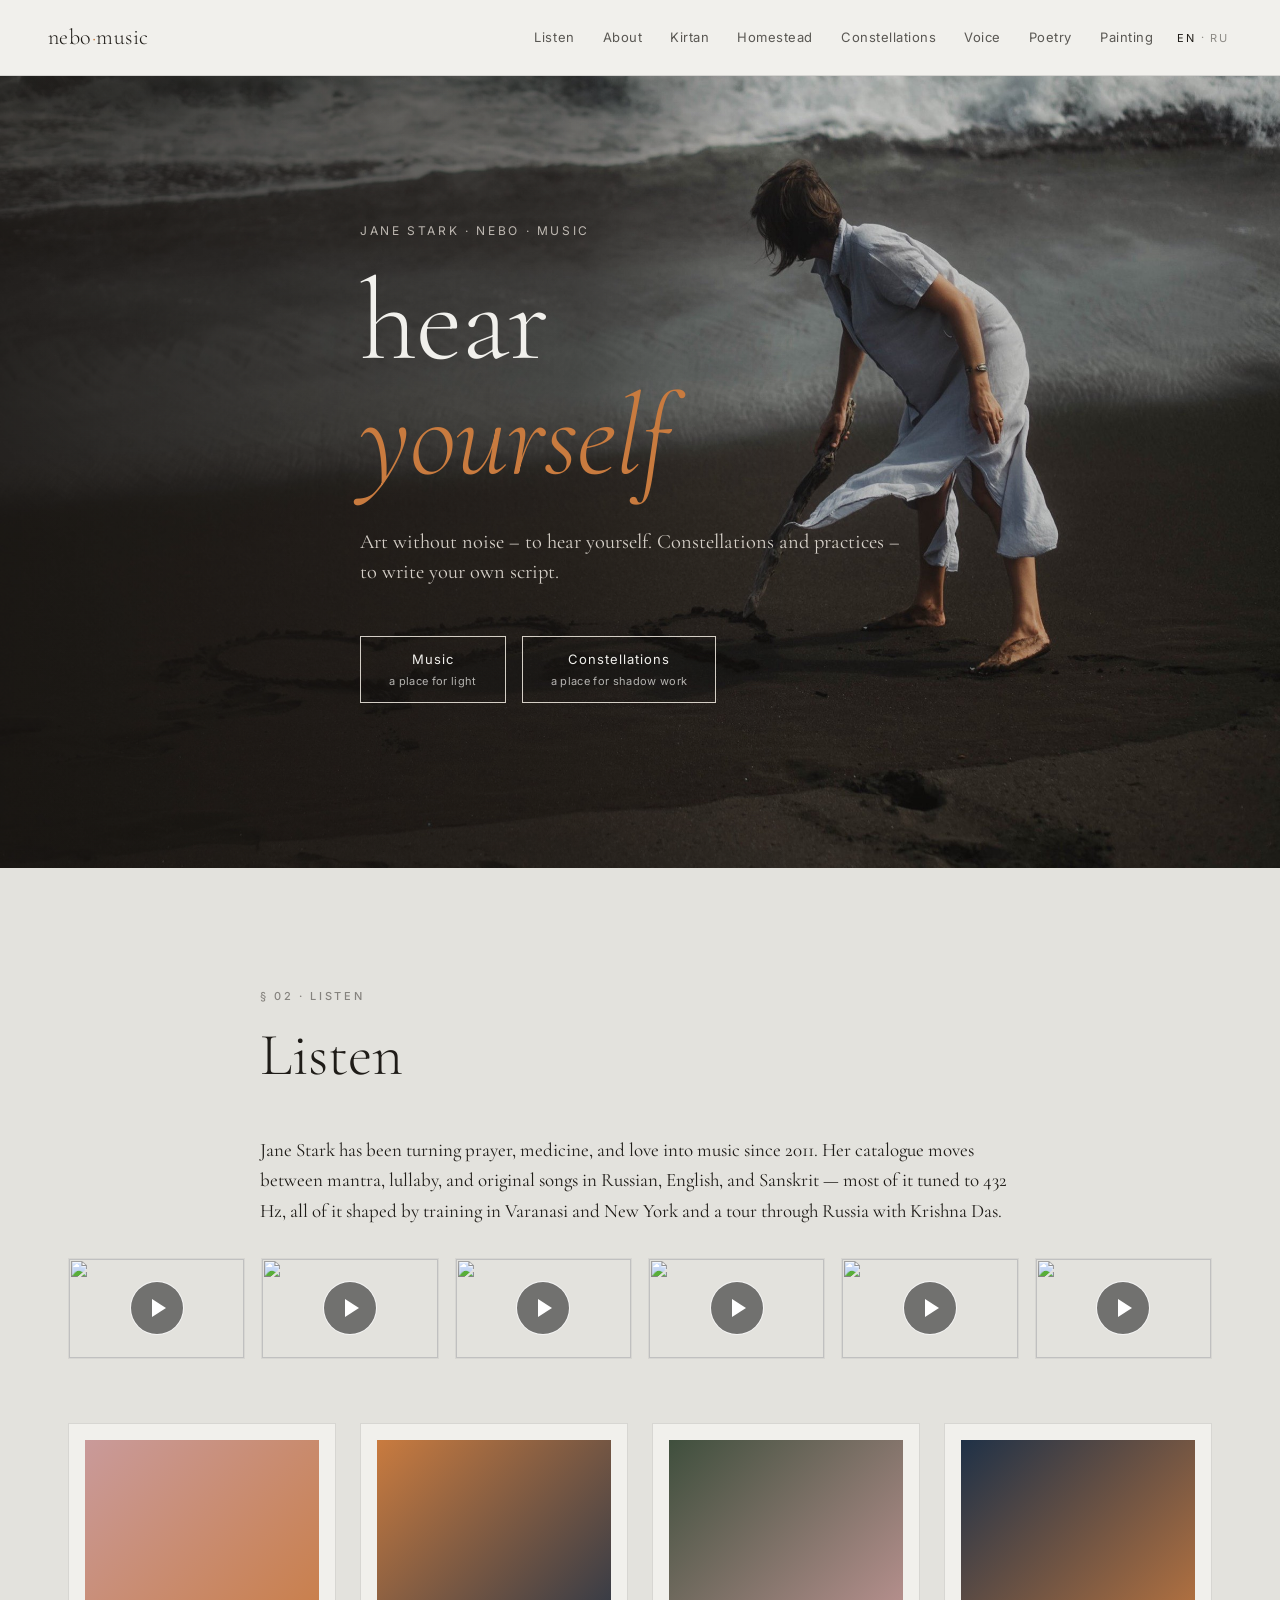
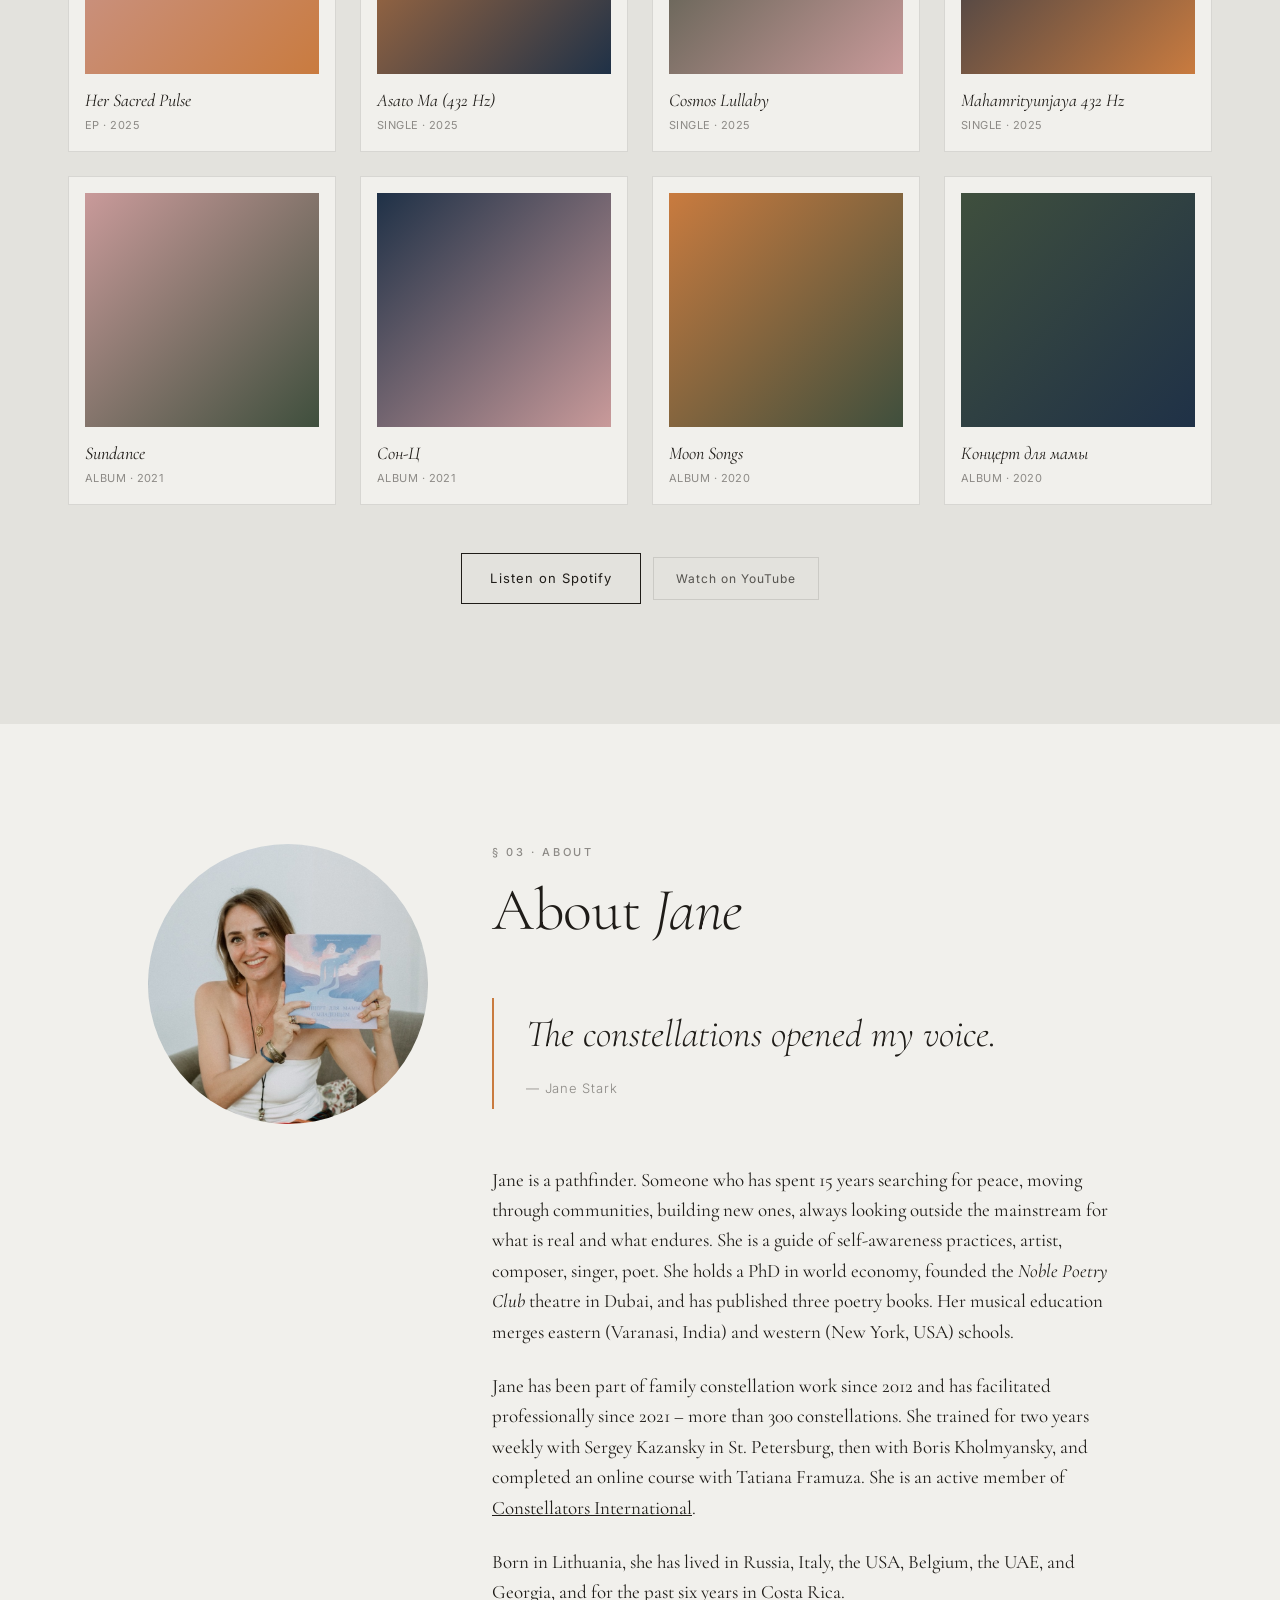
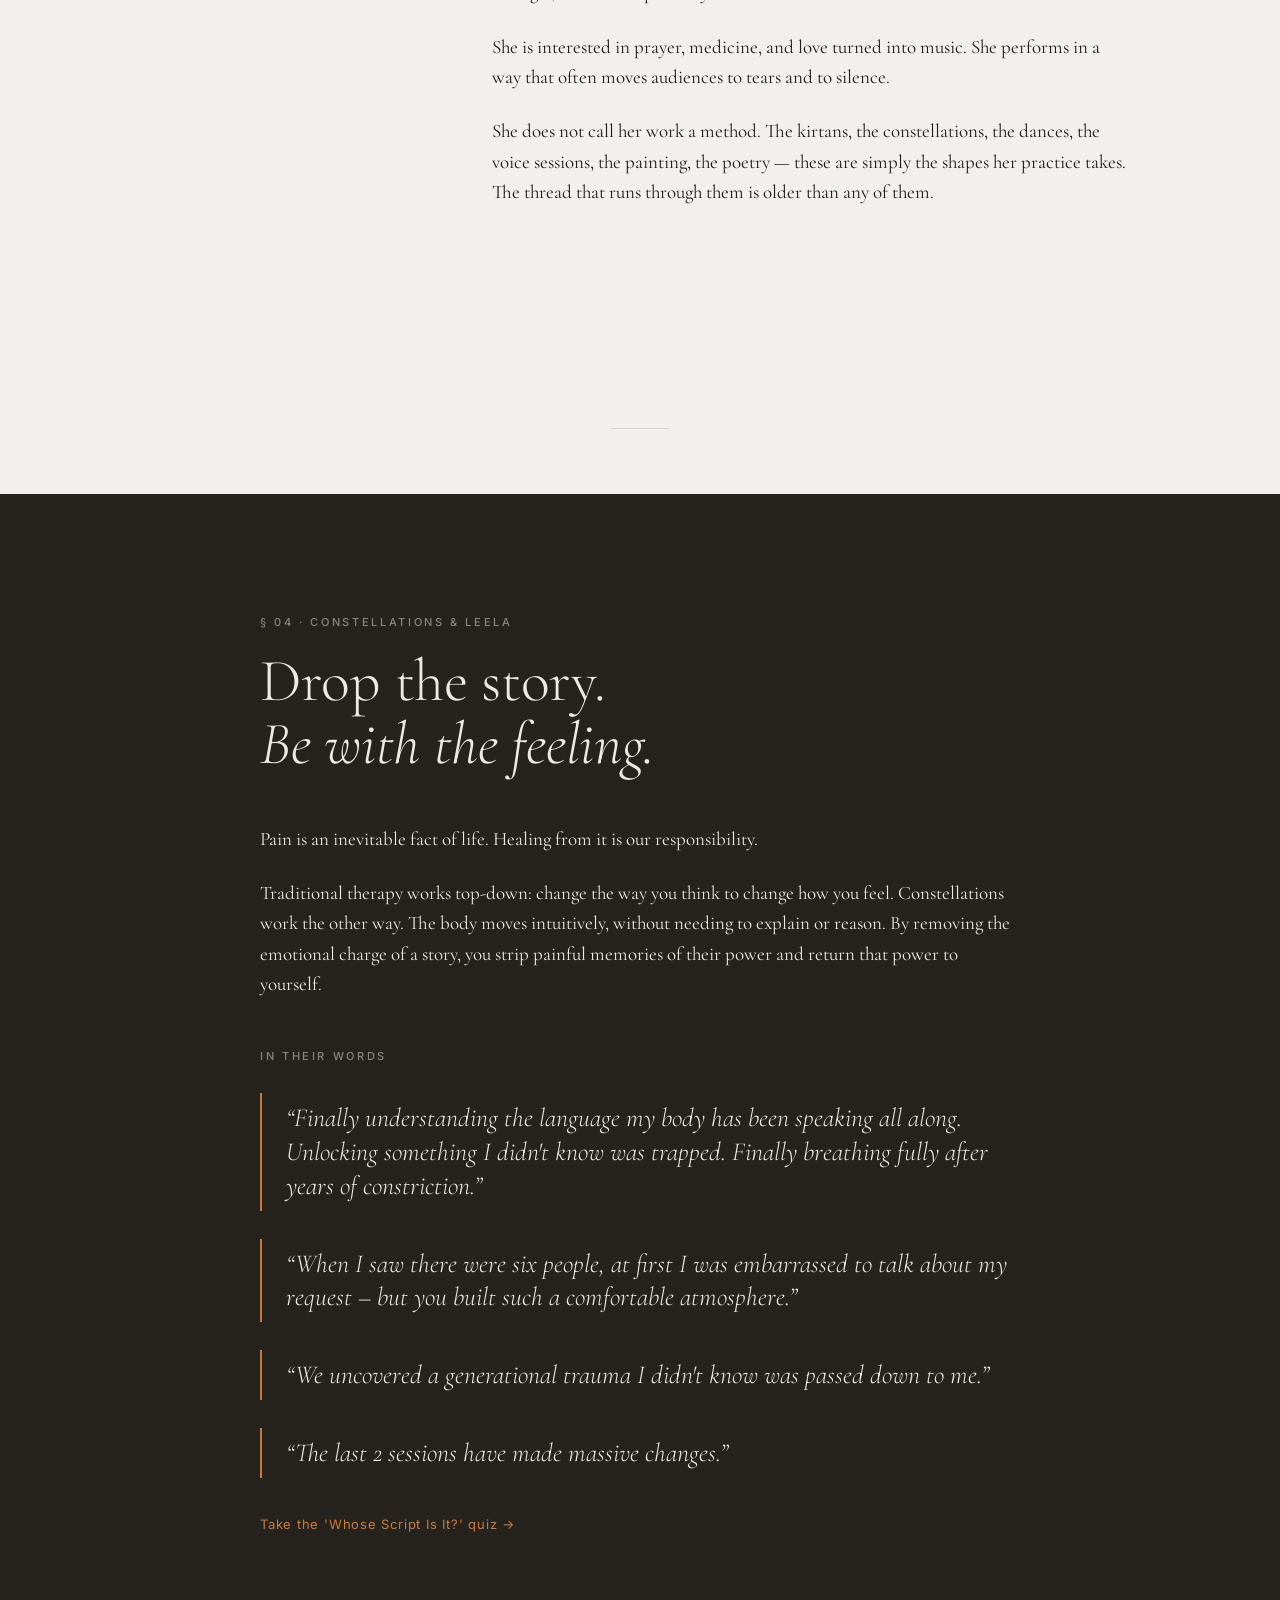
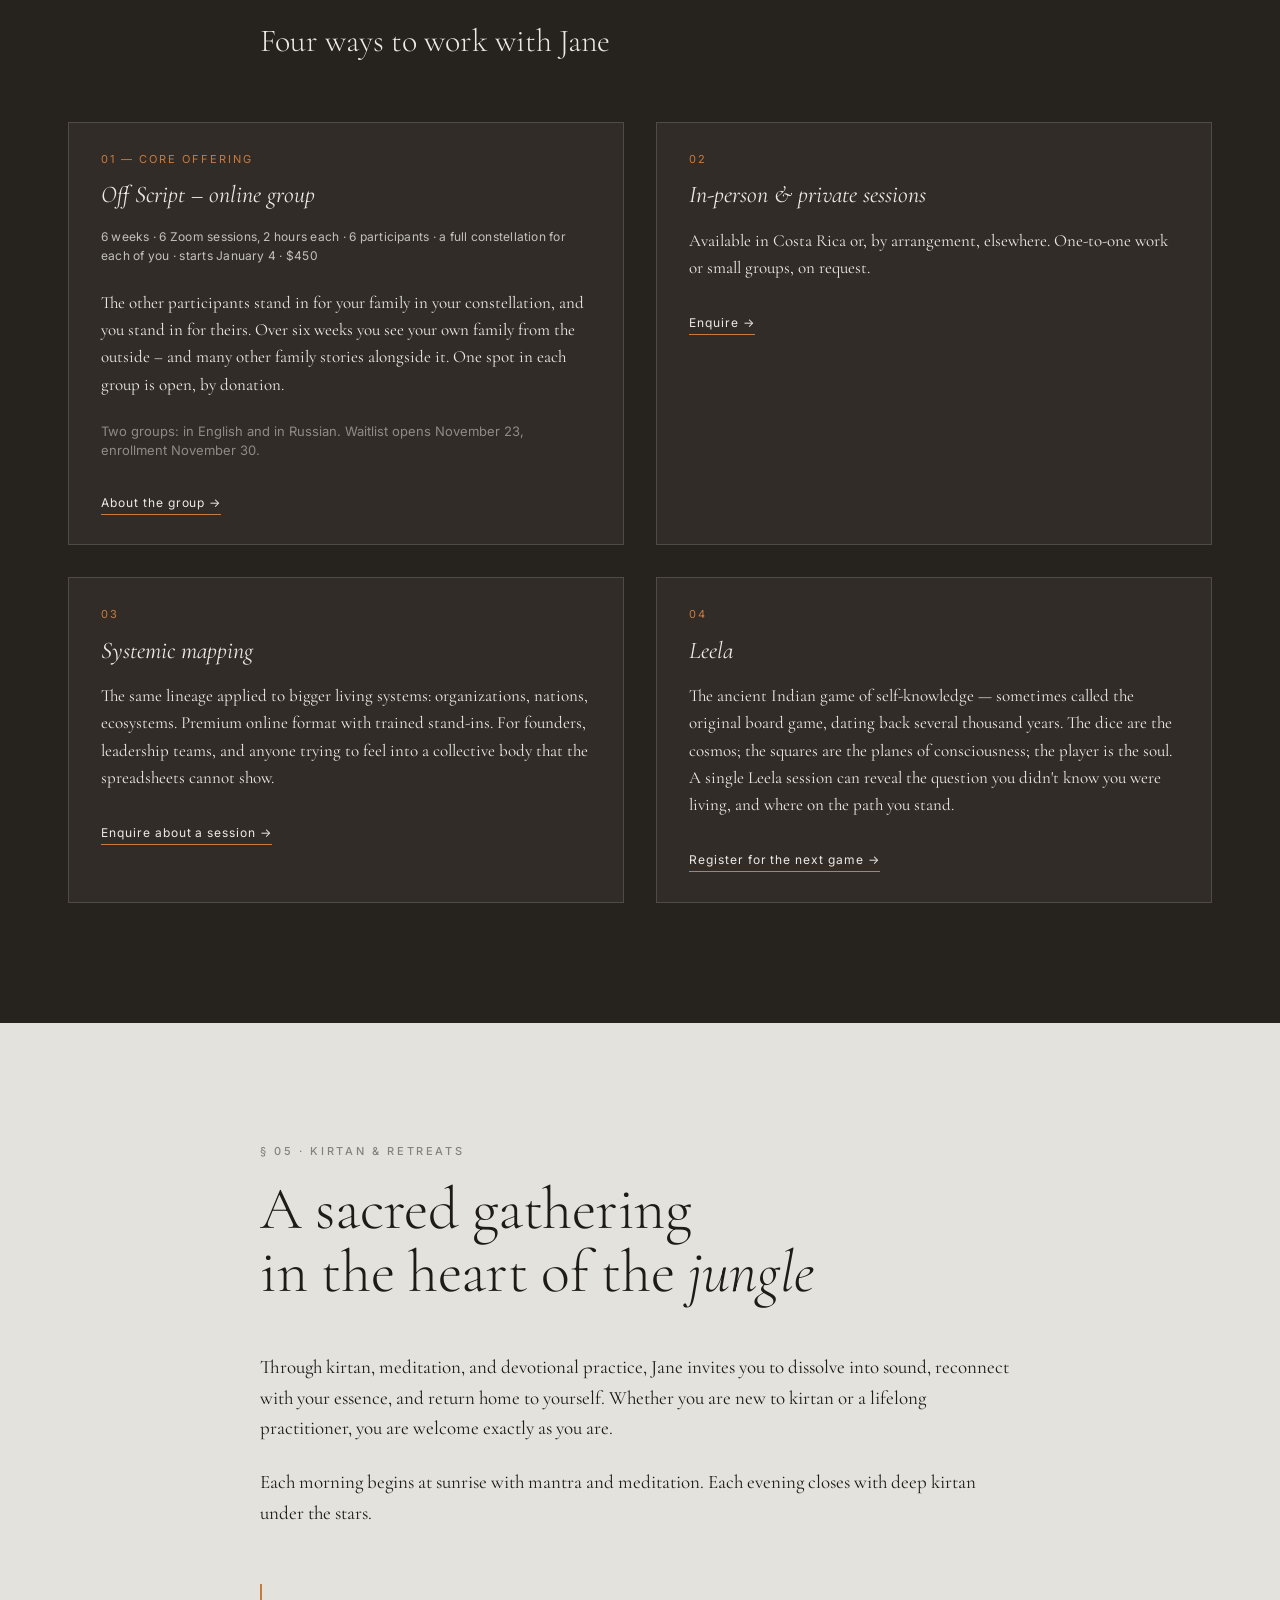
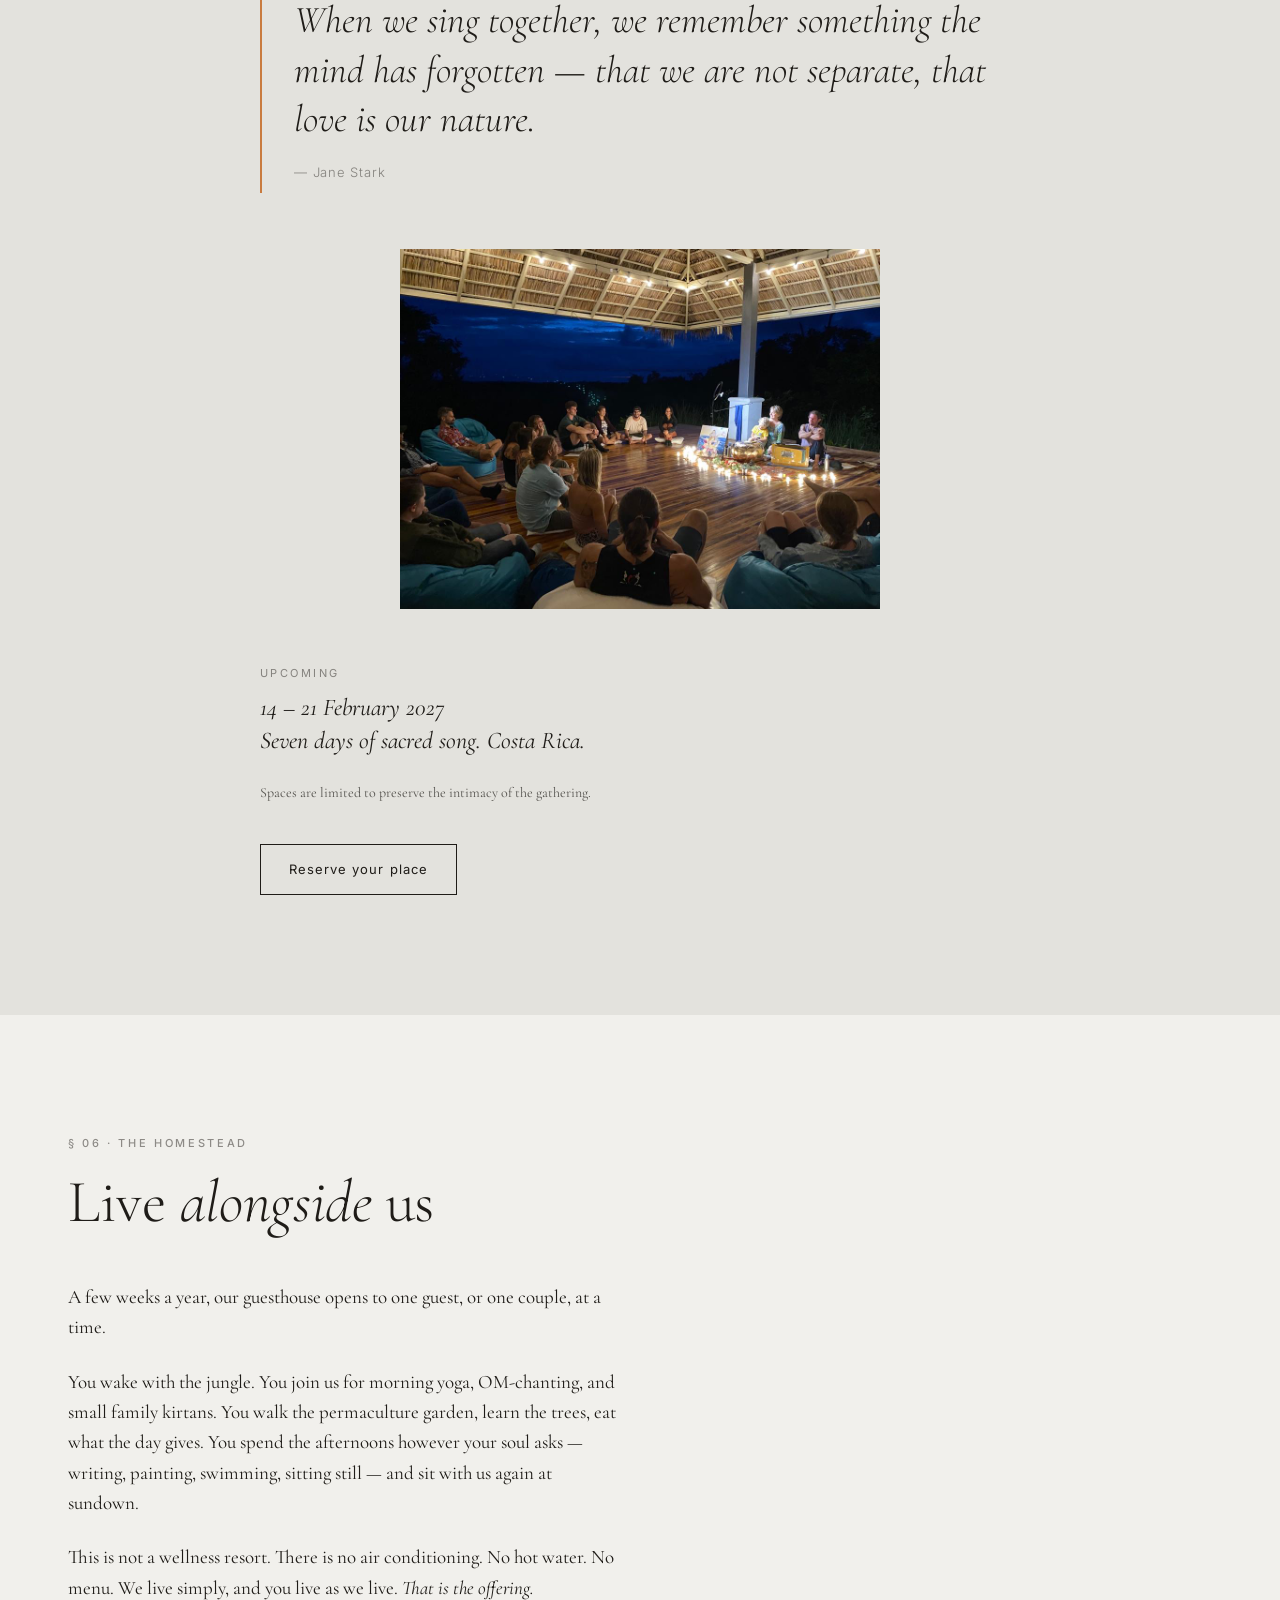
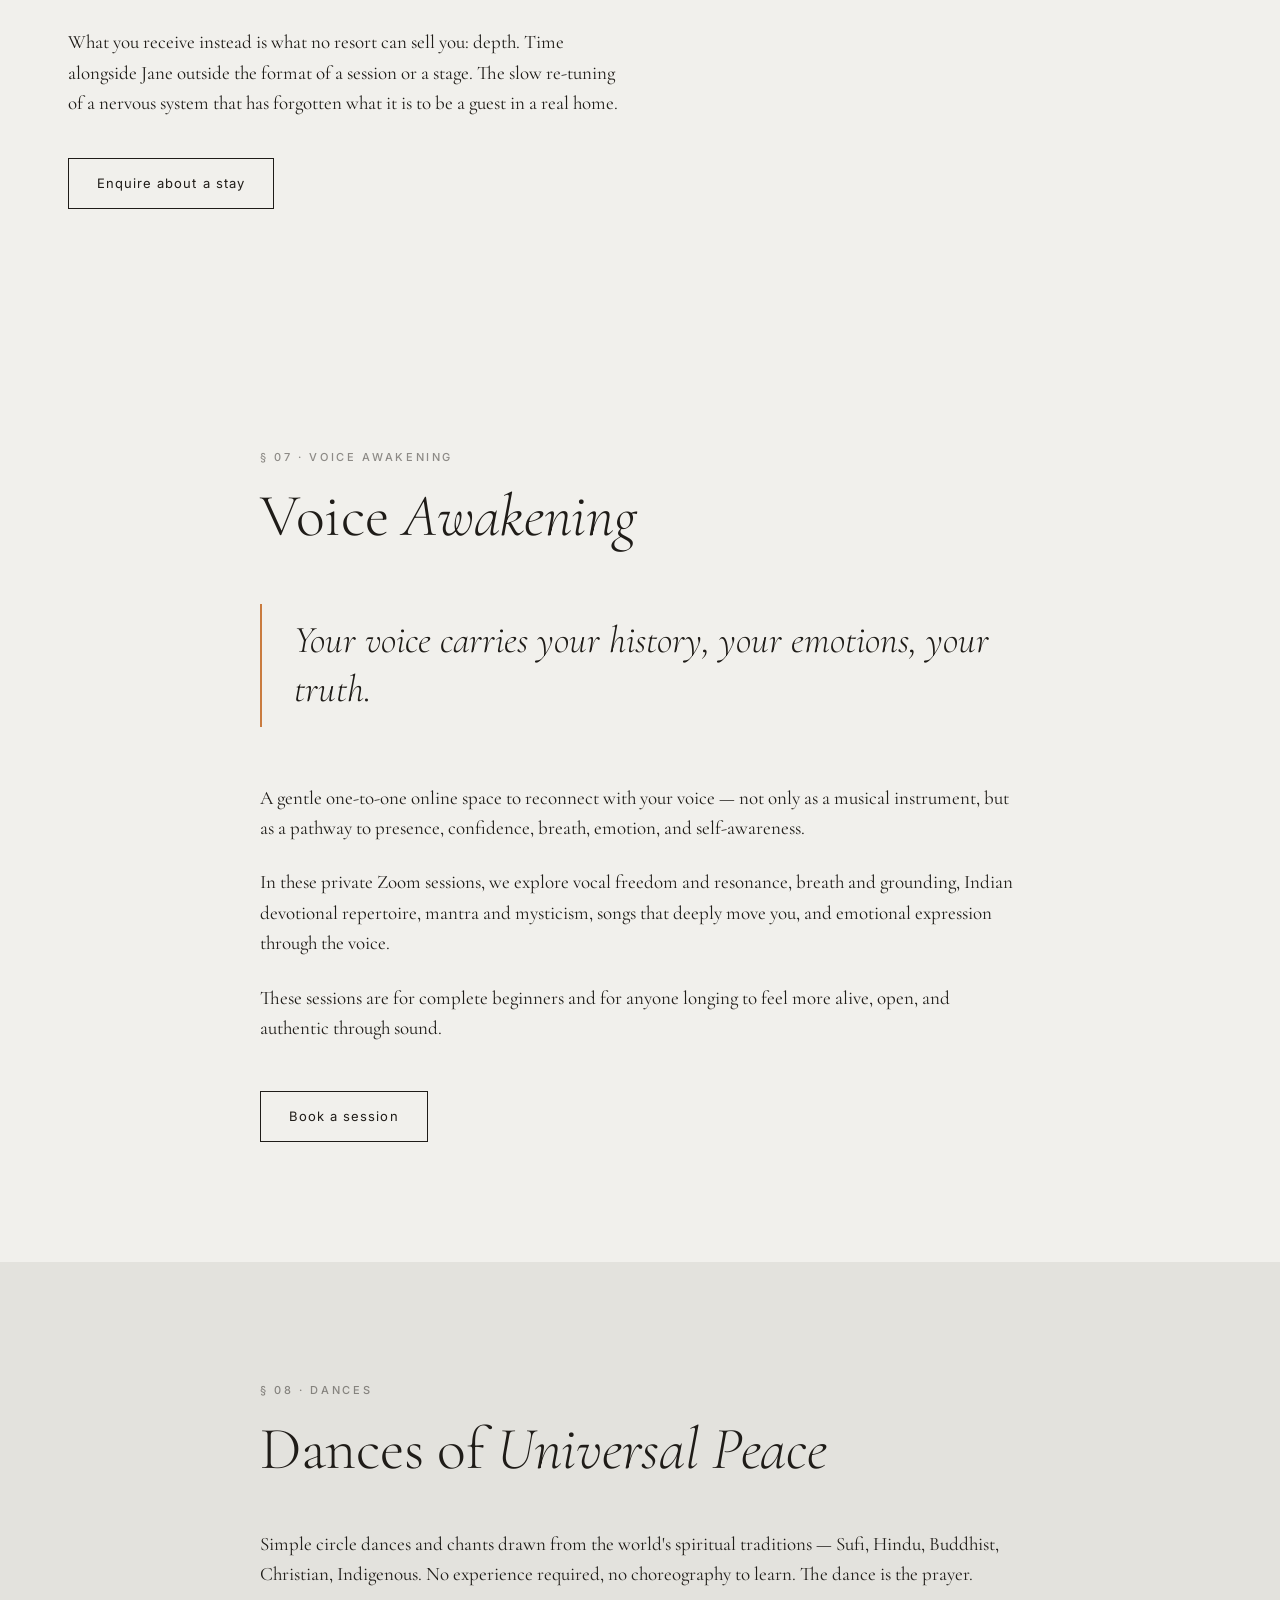
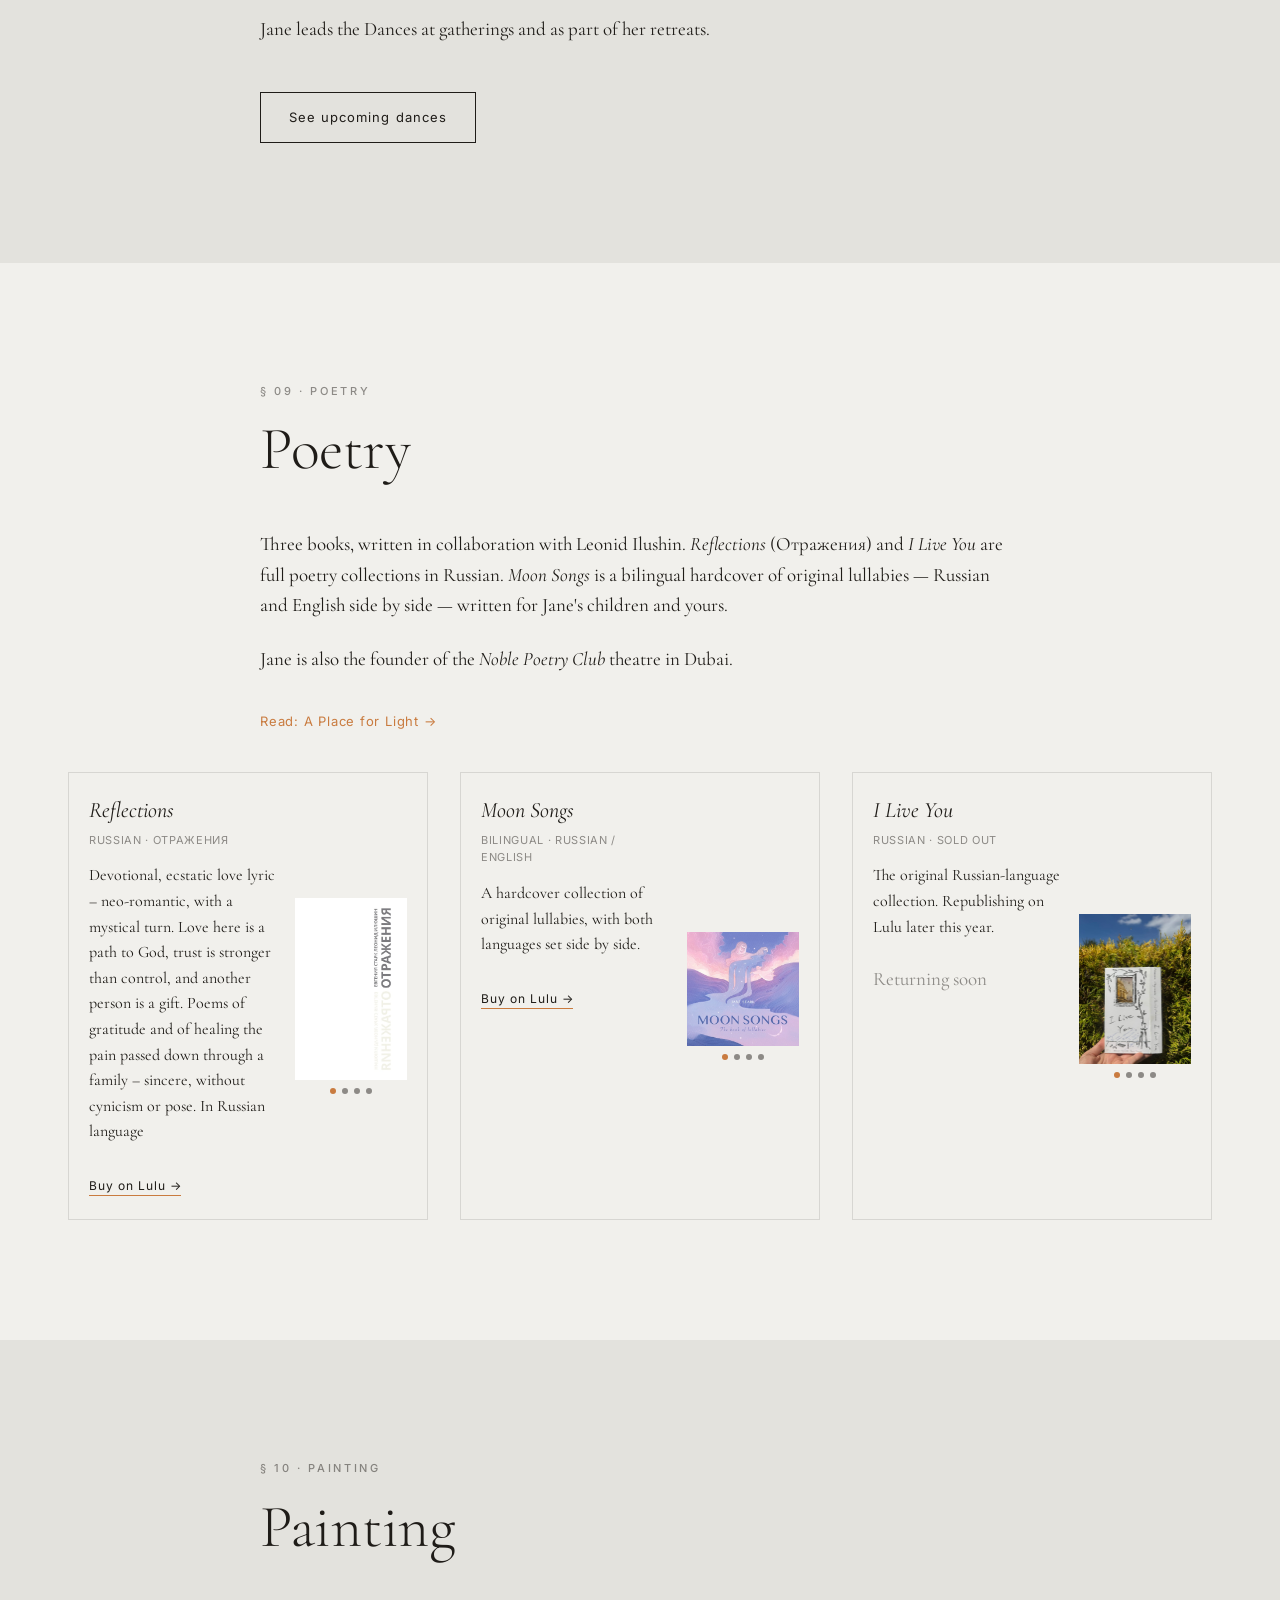
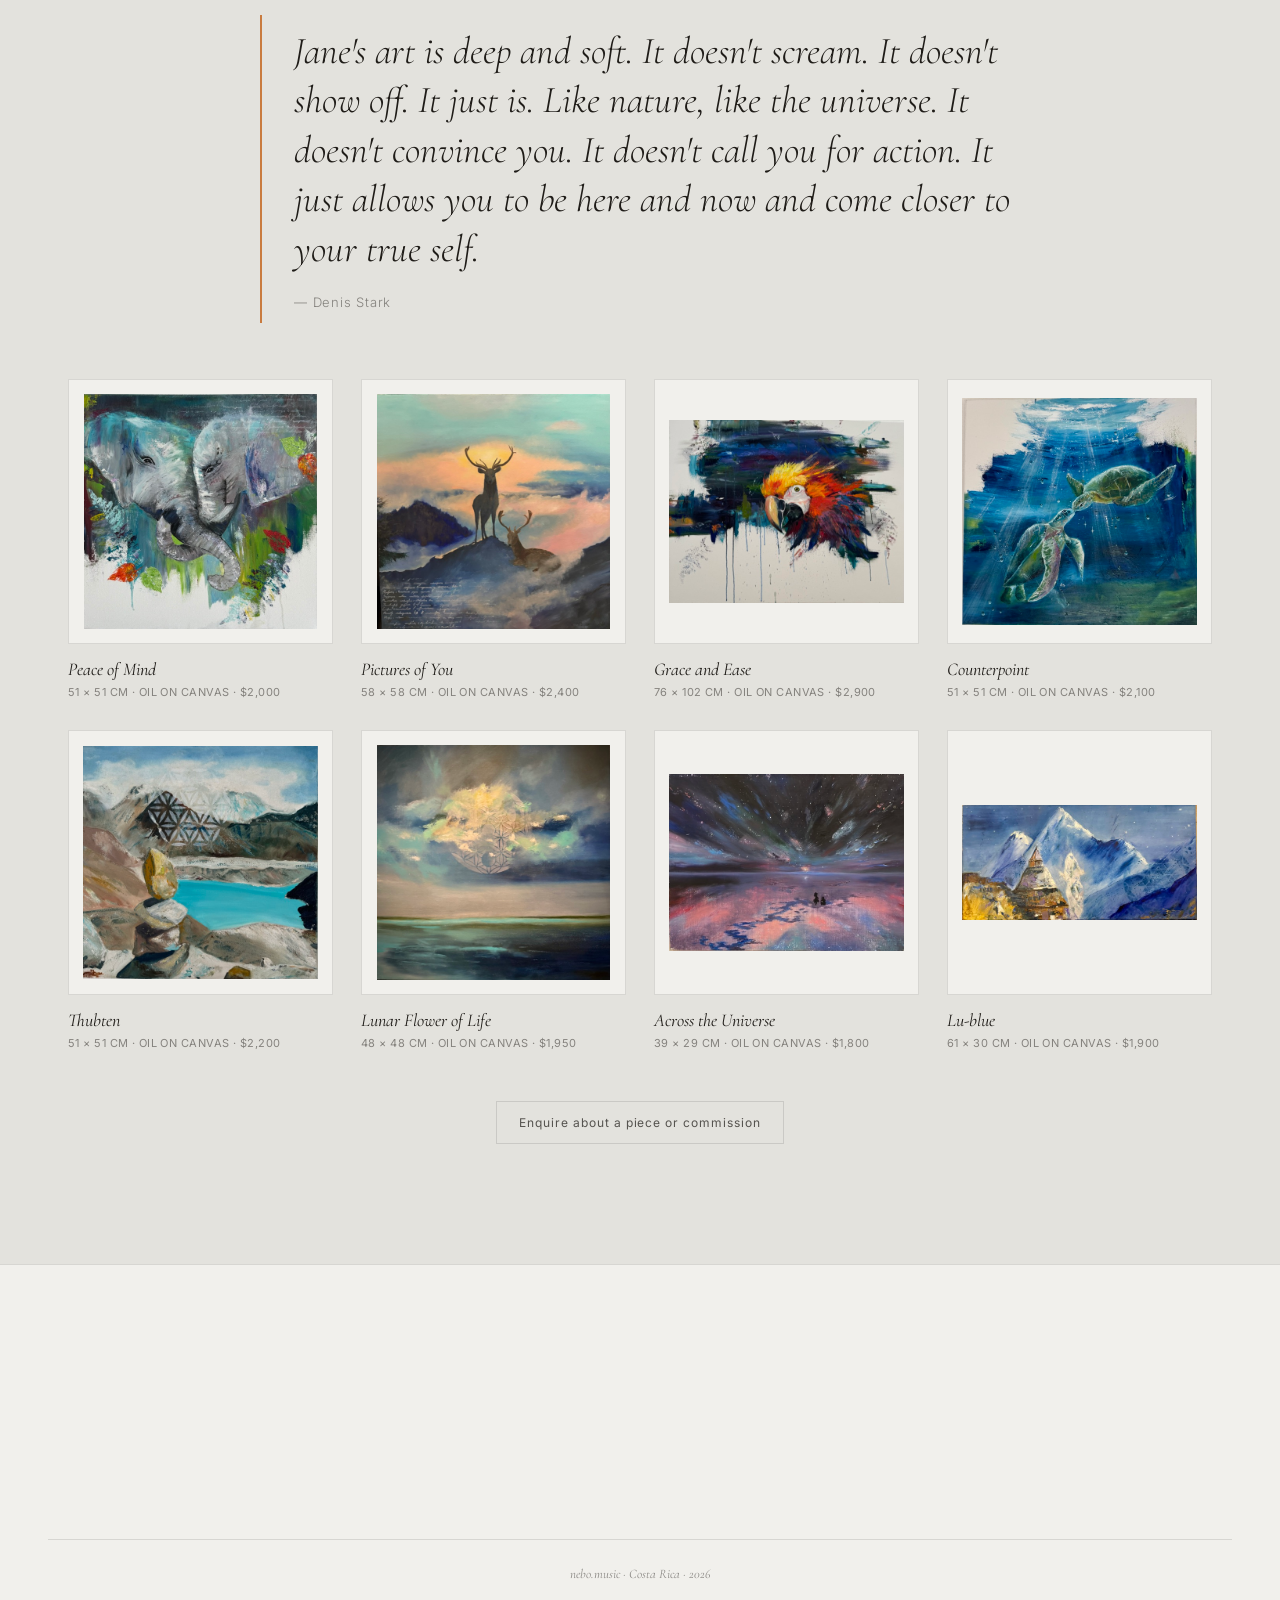
==== commit 1b346030: "Poems pages: A Place for Light (RU/EN), Mailchimp form, Poetry links Co-Authored-By: Claude Fable 5." ====
--- a/index.html
+++ b/index.html
@@ -502,6 +502,8 @@
       <p lang="ru">Три книги, написанные в соавторстве с Леонидом Илюшиным. <em>Отражения</em> и <em>Я живу тебя</em> — поэтические сборники на русском. <em>Moon Songs</em> — двуязычный сборник колыбельных в твёрдом переплёте: русский и английский рядом — для детей Жени и для ваших.</p>
       <p lang="en">Jane is also the founder of the <em>Noble Poetry Club</em> theatre in Dubai.</p>
       <p lang="ru">Женя также основательница театра <em>Noble Poetry Club</em> в Дубае.</p>
+      <p class="quiz-link" lang="en"><a href="/poems/">Read: A Place for Light →</a></p>
+      <p class="quiz-link" lang="ru"><a href="/stihi/">Читать: Место для света →</a></p>
     </div>
 
     <div class="books reveal">
--- a/styles.css
+++ b/styles.css
@@ -257,12 +257,17 @@
   border-radius: 50%; object-fit: cover; object-position: 50% 28%;
 }
 .about-text { max-width: 640px; }
-@media (min-width: 900px) {
+/* photo beside the text on every desktop-class width, so it adds no scroll */
+@media (min-width: 768px) {
   .about-grid {
-    grid-template-columns: 280px minmax(0, 640px);
-    gap: 64px; justify-content: center; align-items: start;
+    grid-template-columns: 200px minmax(0, 640px);
+    gap: 40px; justify-content: center; align-items: start;
   }
   .about-photo { position: sticky; top: 96px; }
+  .about-photo img { width: 200px; height: 200px; }
+}
+@media (min-width: 1000px) {
+  .about-grid { grid-template-columns: 280px minmax(0, 640px); gap: 64px; }
   .about-photo img { width: 280px; height: 280px; }
 }
 
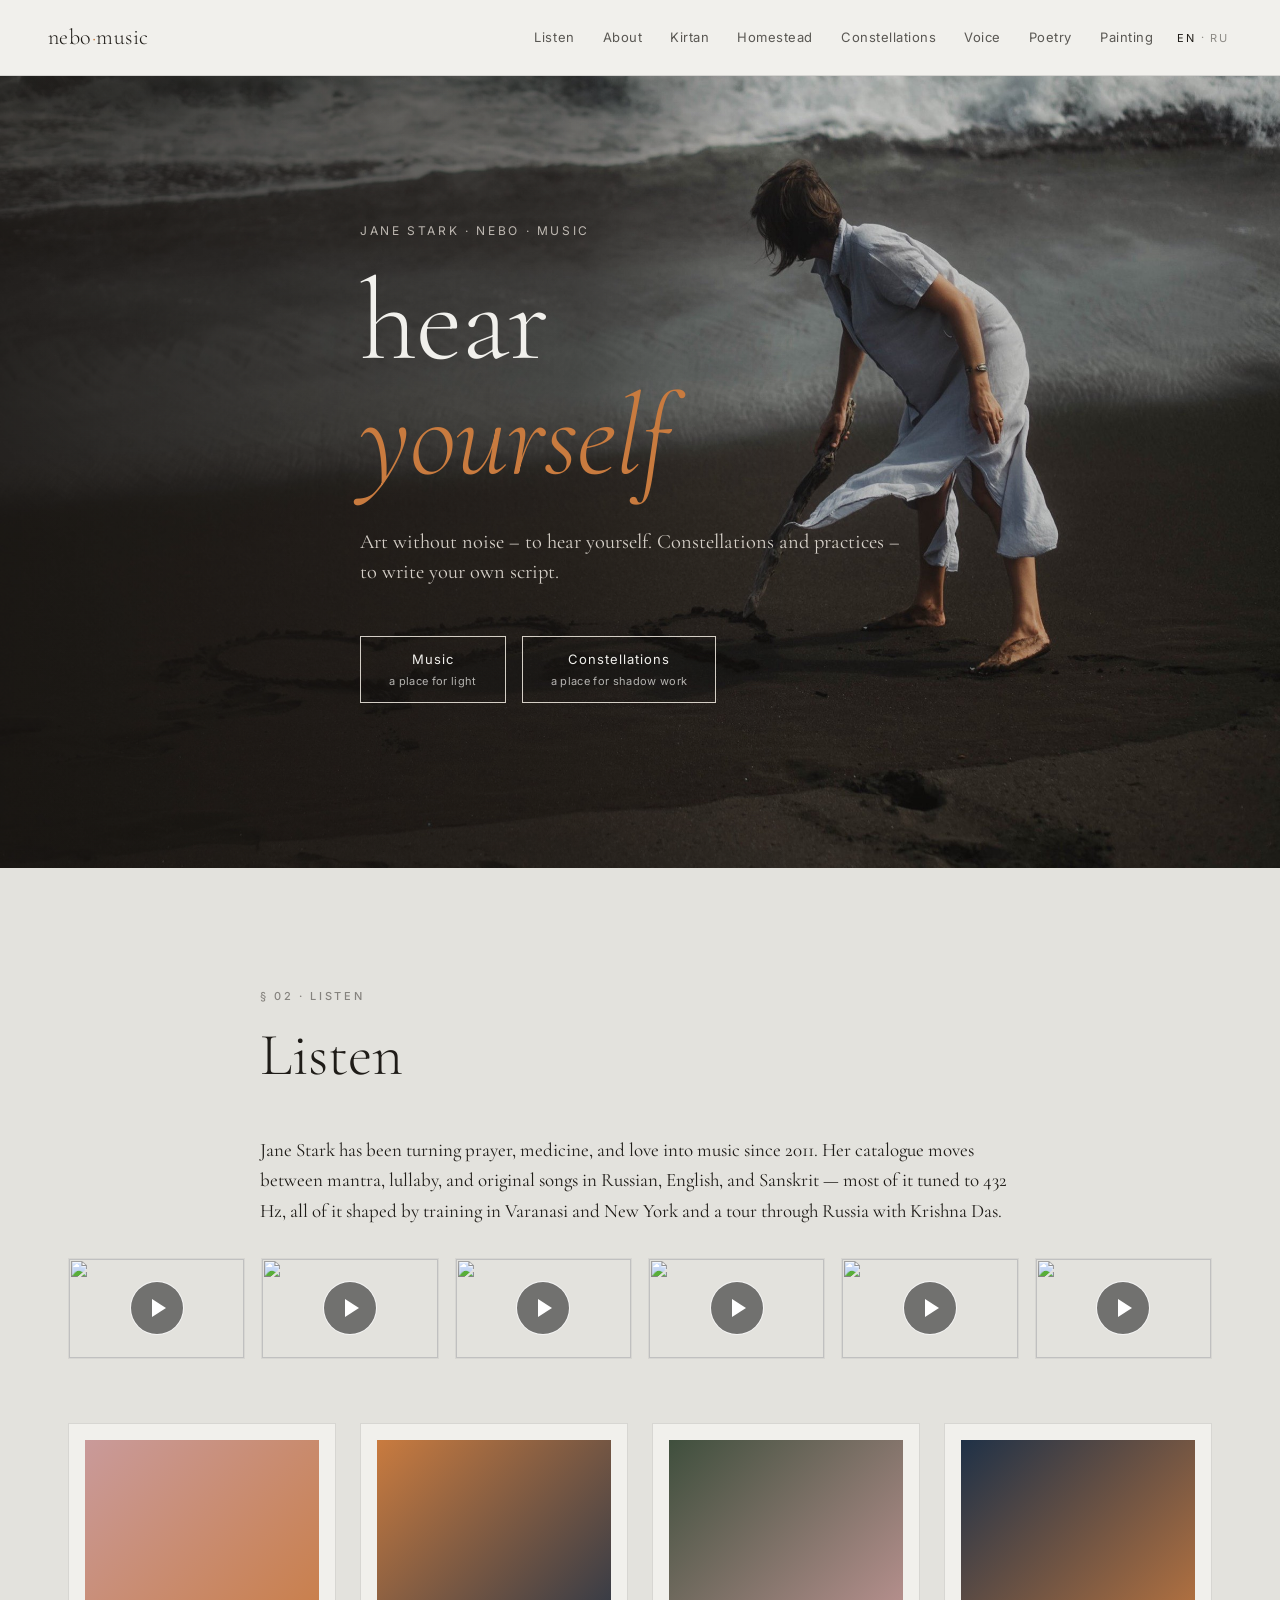
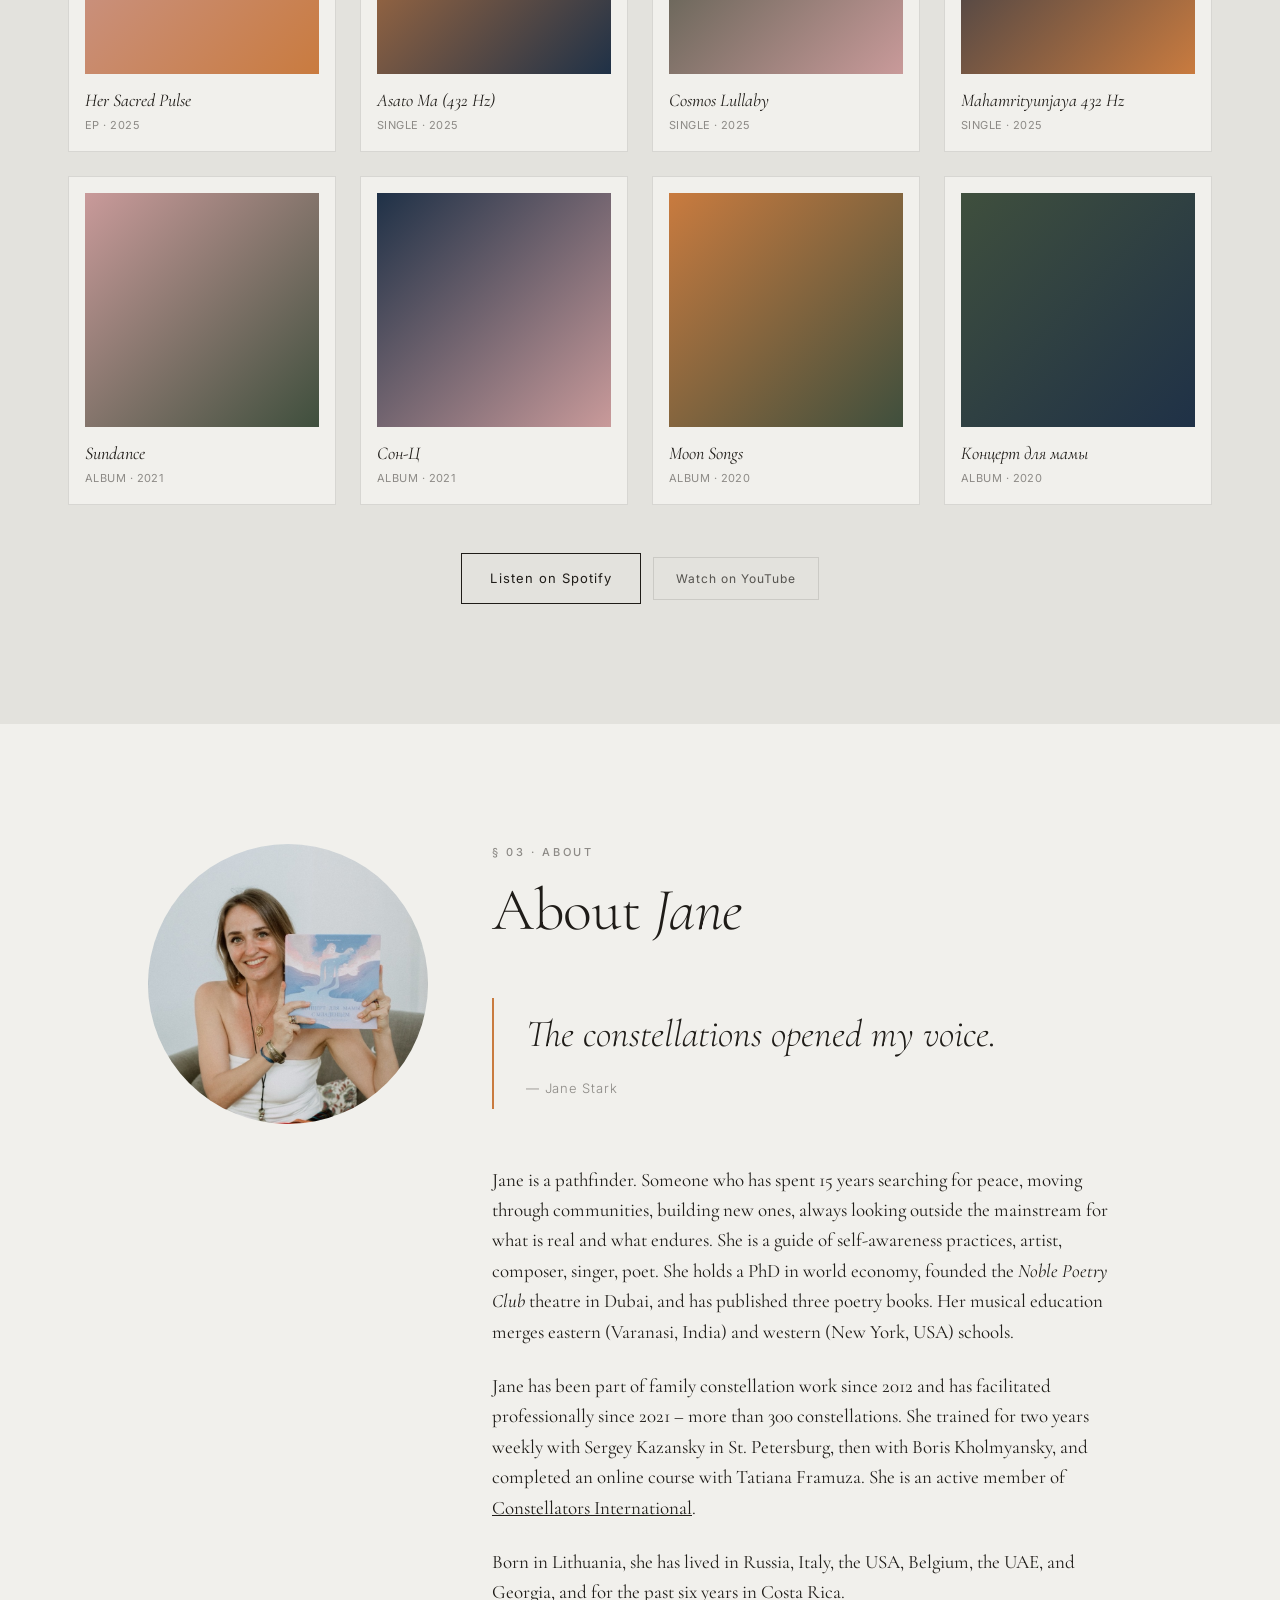
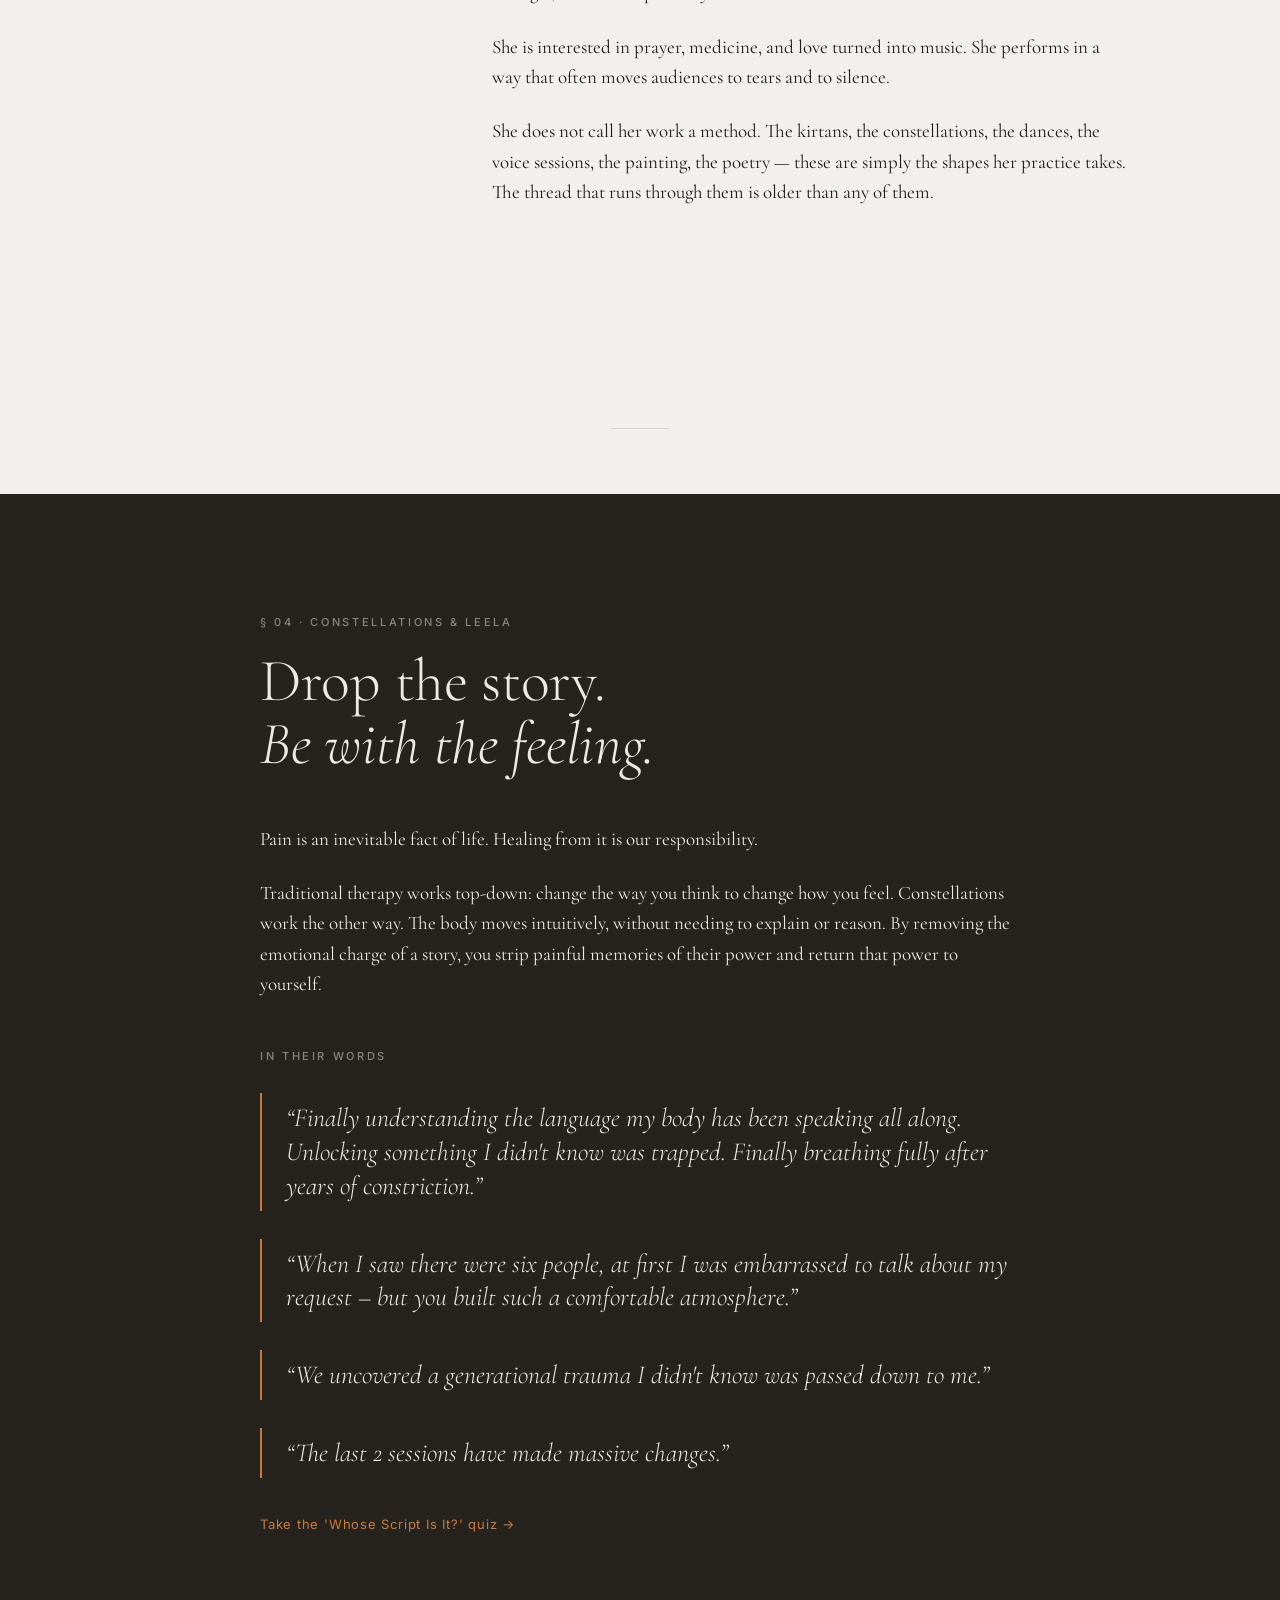
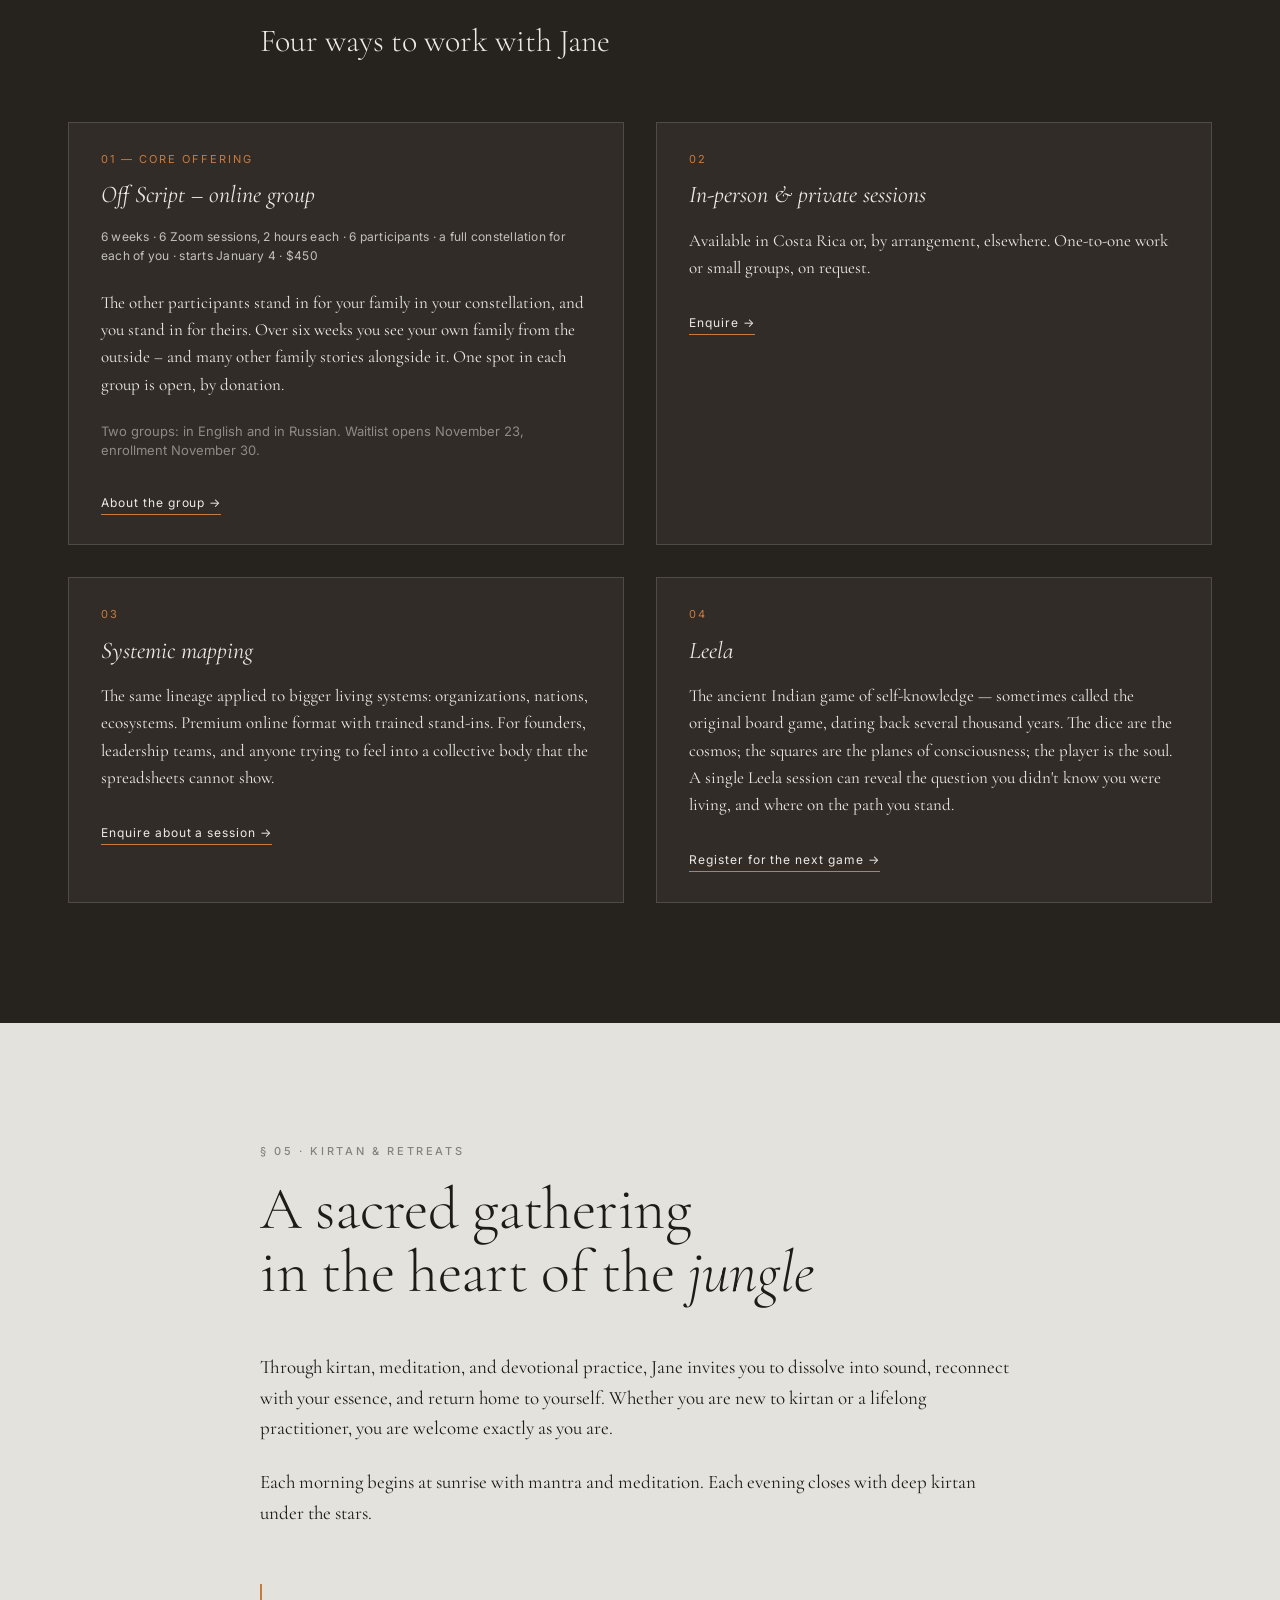
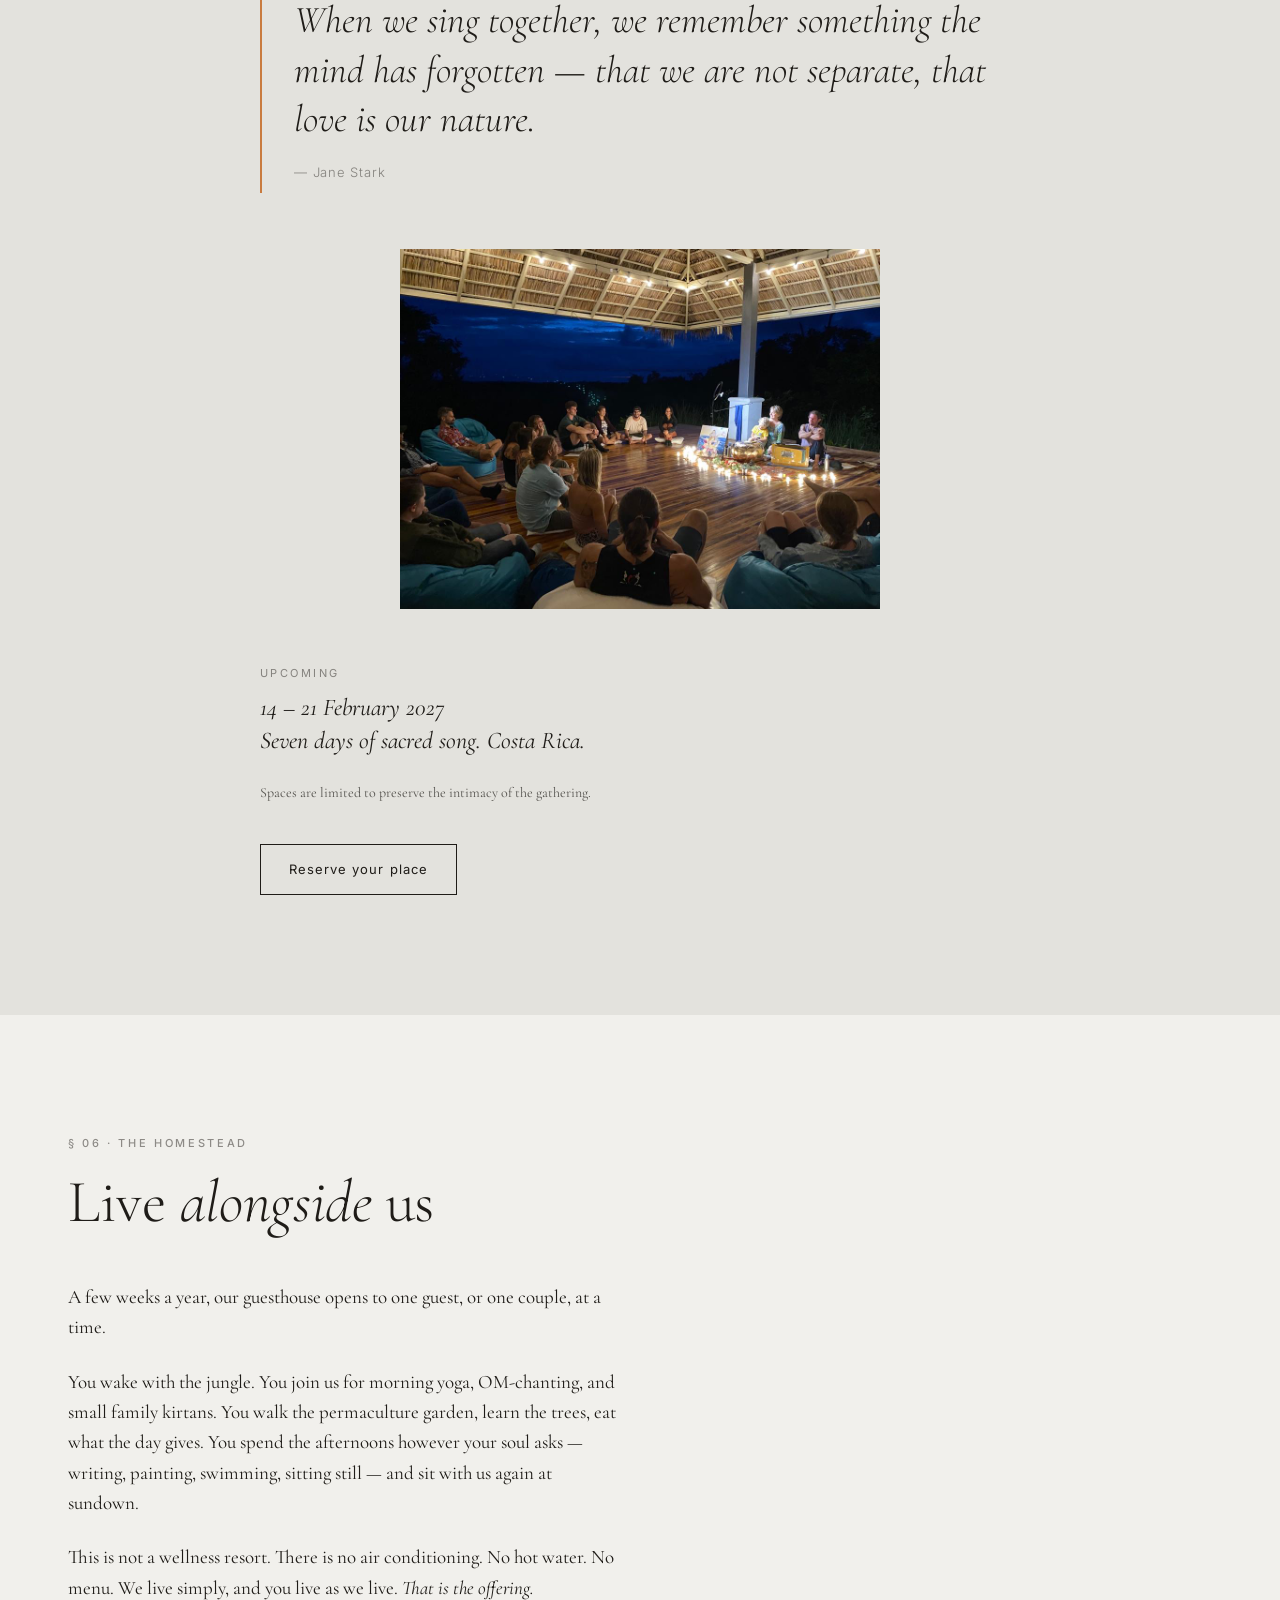
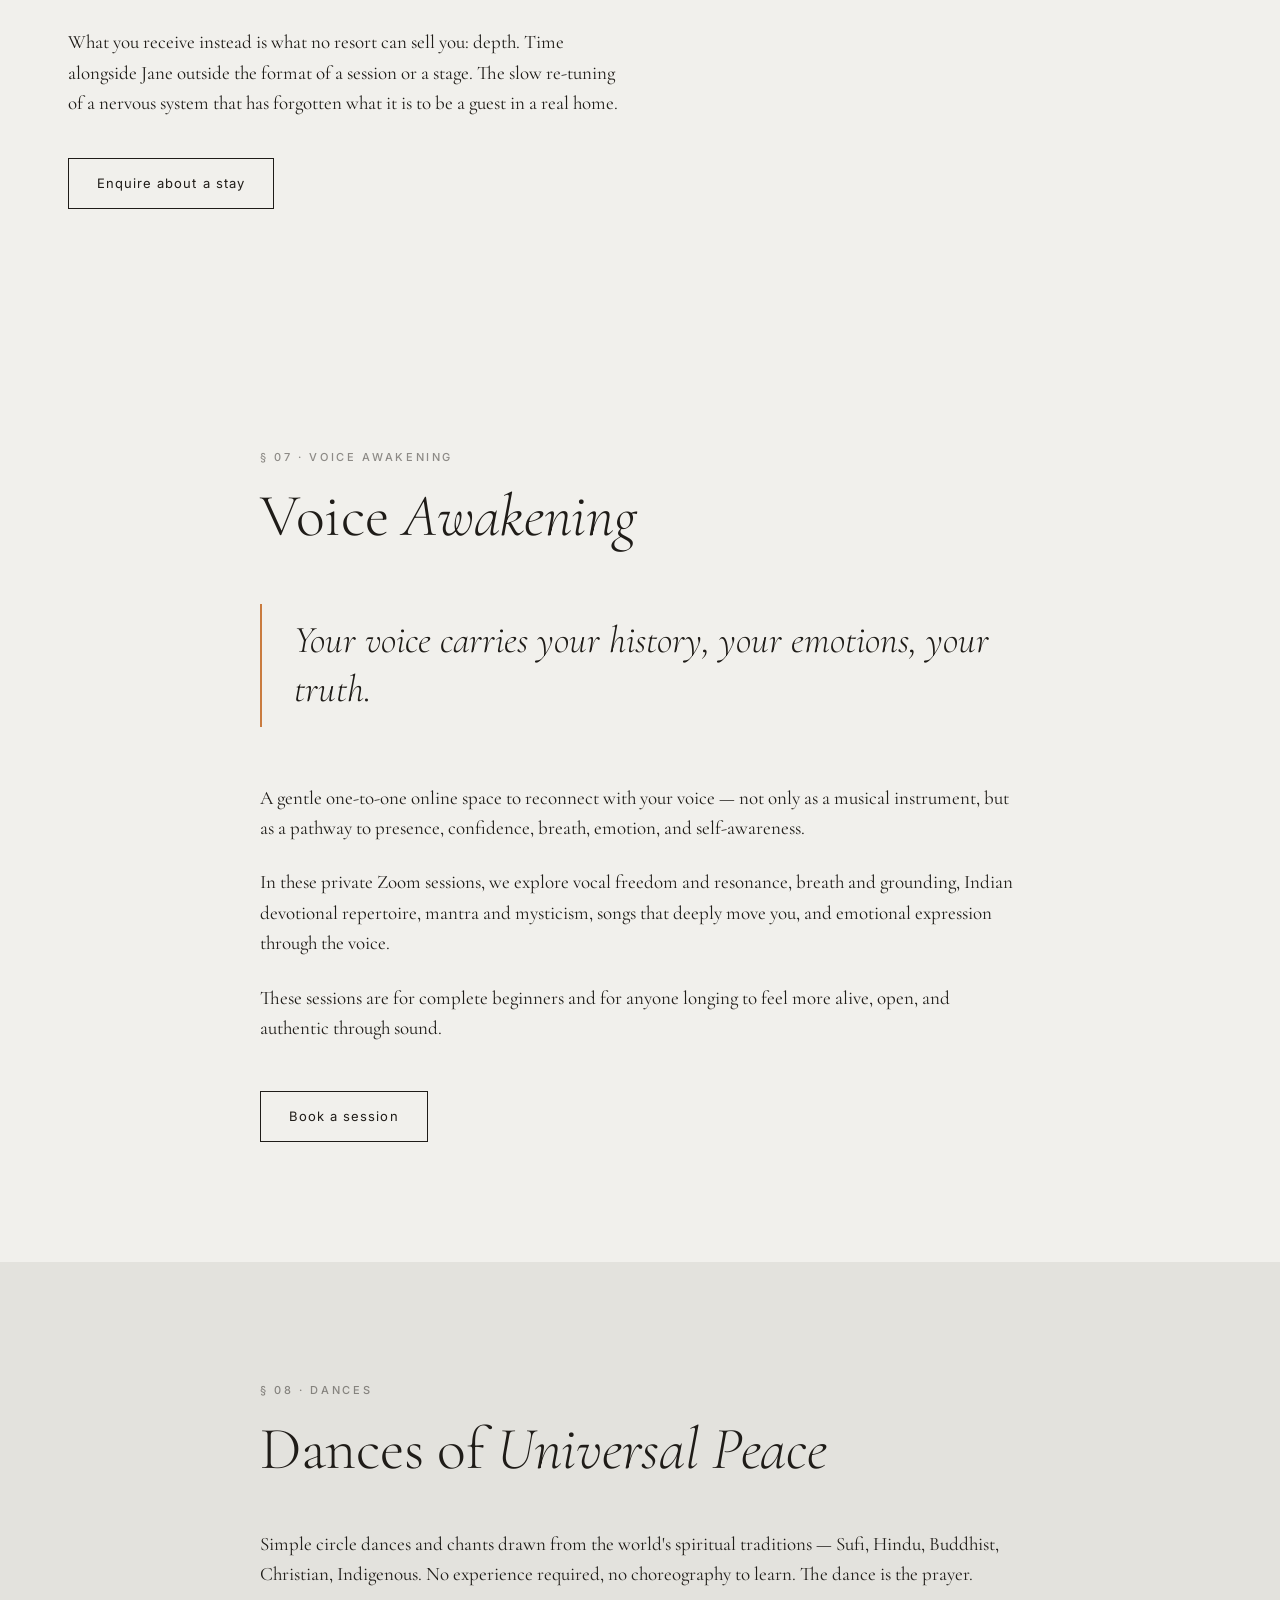
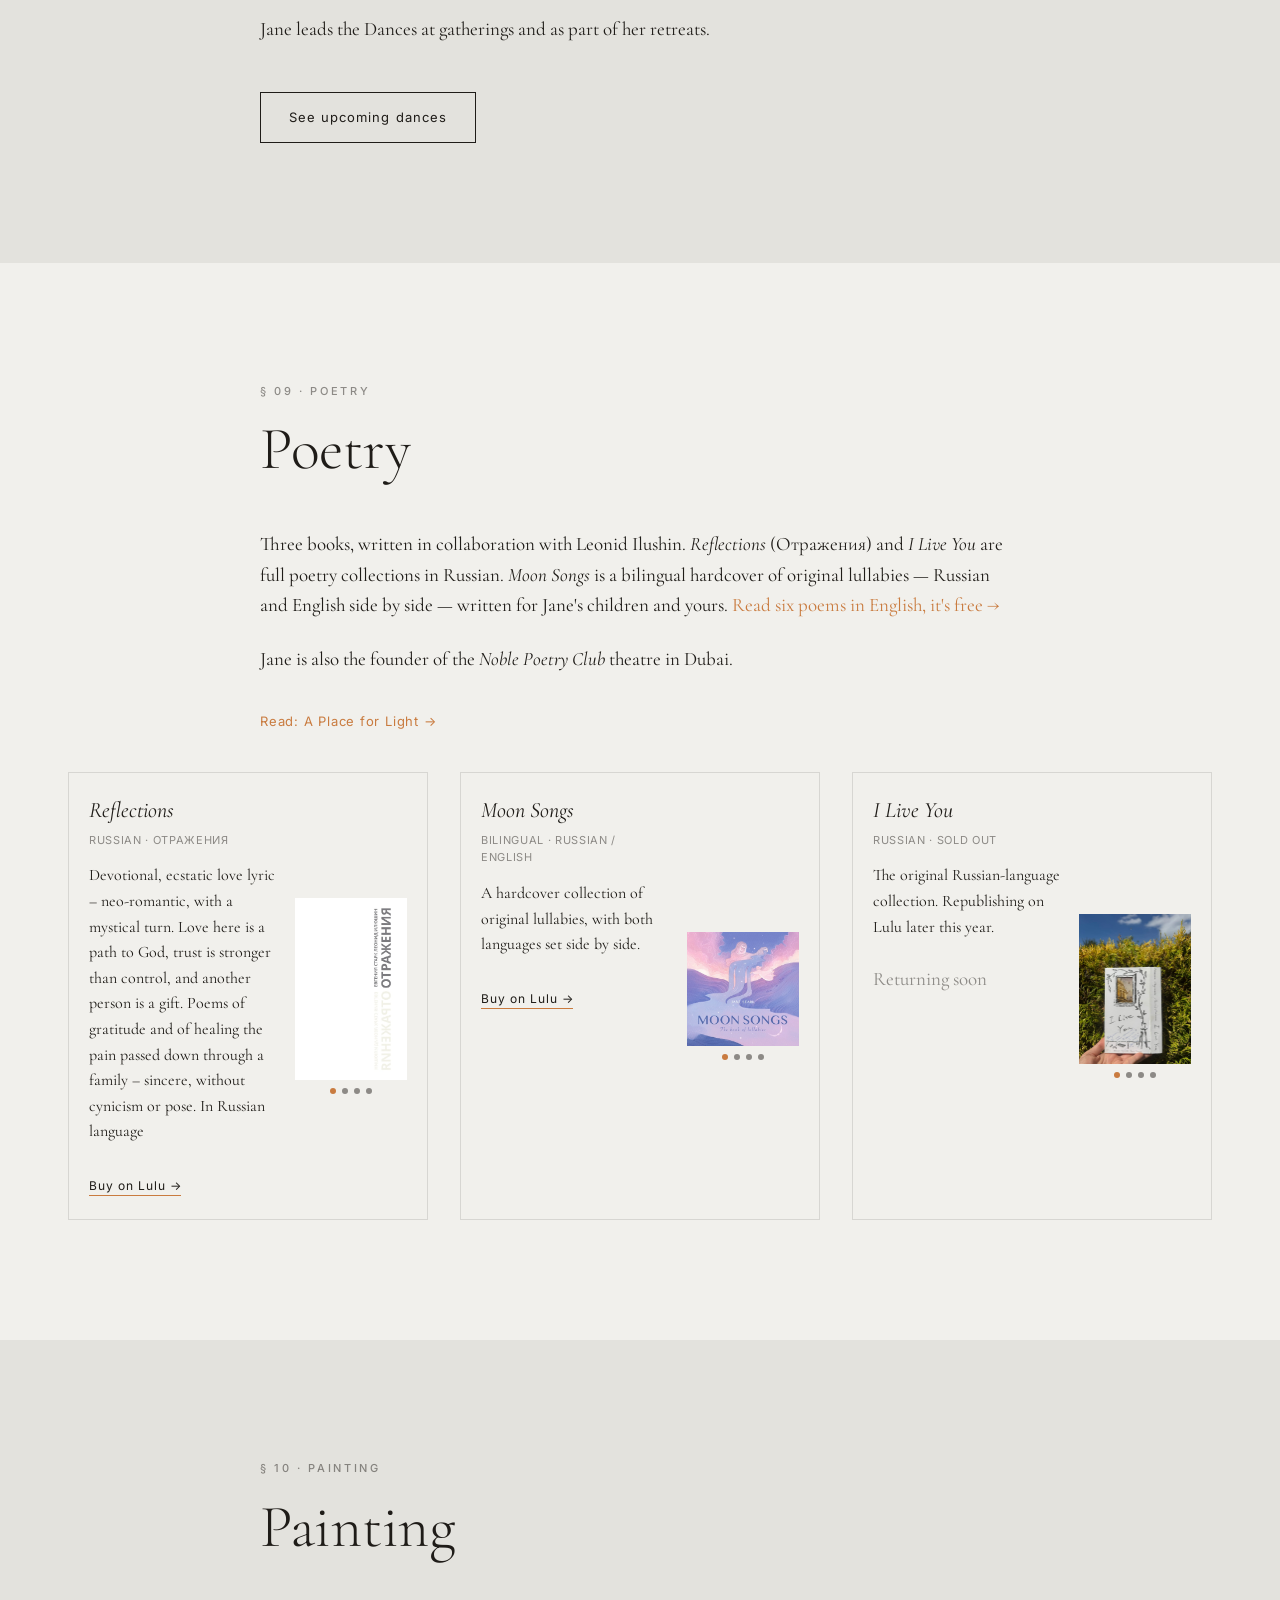
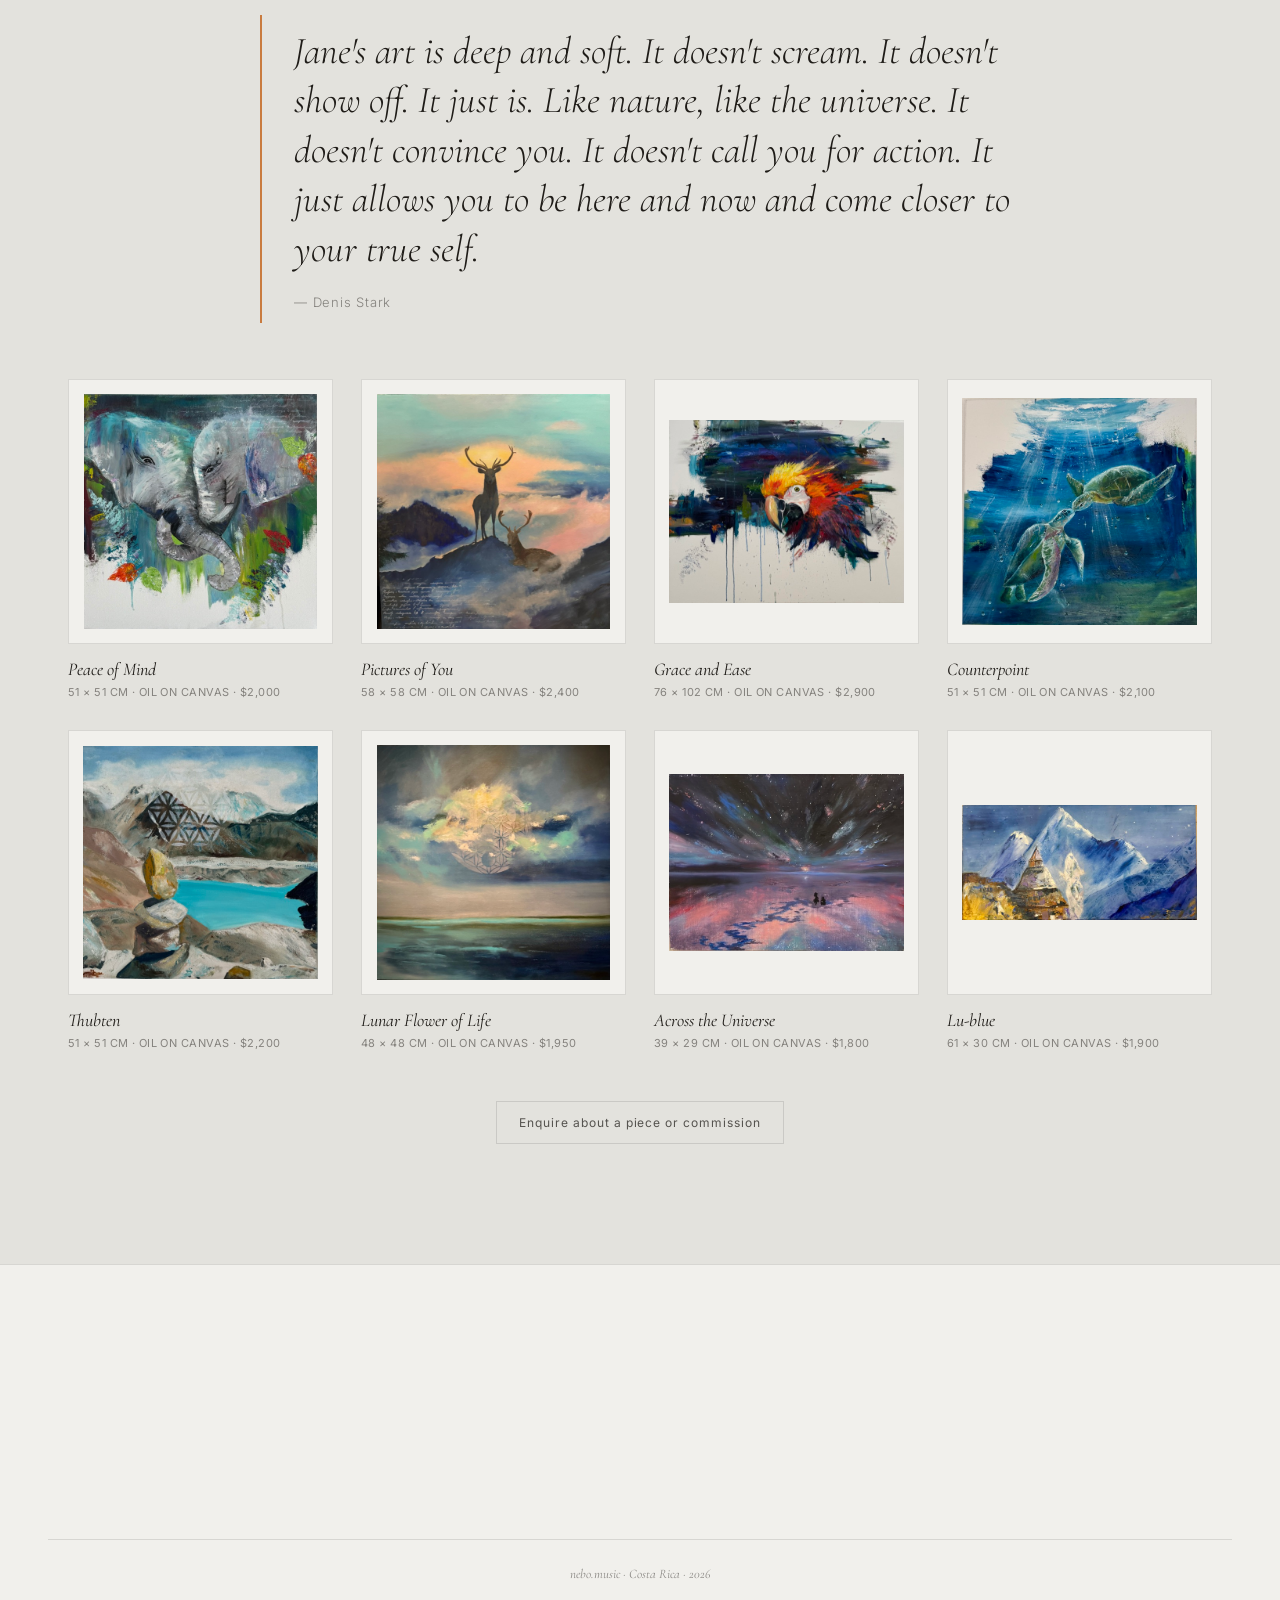
==== commit 67f48118: "Links to the poems pages: quiz pages, Books section Co-Authored-By: Claude Fable 5.1 <noreply@anthro" ====
--- a/index.html
+++ b/index.html
@@ -498,7 +498,7 @@
       <div class="sec-label" lang="ru">§ 09 · Стихи</div>
       <h2 class="sec-title" lang="en">Poetry</h2>
       <h2 class="sec-title" lang="ru">Стихи</h2>
-      <p lang="en">Three books, written in collaboration with Leonid Ilushin. <em>Reflections</em> (Отражения) and <em>I Live You</em> are full poetry collections in Russian. <em>Moon Songs</em> is a bilingual hardcover of original lullabies — Russian and English side by side — written for Jane's children and yours.</p>
+      <p lang="en">Three books, written in collaboration with Leonid Ilushin. <em>Reflections</em> (Отражения) and <em>I Live You</em> are full poetry collections in Russian. <em>Moon Songs</em> is a bilingual hardcover of original lullabies — Russian and English side by side — written for Jane's children and yours. <a class="poems-link" href="/poems/">Read six poems in English, it's free →</a></p>
       <p lang="ru">Три книги, написанные в соавторстве с Леонидом Илюшиным. <em>Отражения</em> и <em>Я живу тебя</em> — поэтические сборники на русском. <em>Moon Songs</em> — двуязычный сборник колыбельных в твёрдом переплёте: русский и английский рядом — для детей Жени и для ваших.</p>
       <p lang="en">Jane is also the founder of the <em>Noble Poetry Club</em> theatre in Dubai.</p>
       <p lang="ru">Женя также основательница театра <em>Noble Poetry Club</em> в Дубае.</p>
@@ -515,6 +515,7 @@
           <div class="b-meta" lang="ru">На русском</div>
           <p lang="en">Devotional, ecstatic love lyric – neo-romantic, with a mystical turn. Love here is a path to God, trust is stronger than control, and another person is a gift. Poems of gratitude and of healing the pain passed down through a family – sincere, without cynicism or pose. In Russian language</p>
           <p lang="ru">Духовно-медитативная любовная лирика – неоромантизм с мистическим уклоном. В англоязычной критике такую поэзию называют devotional или ecstatic lyric. Любовь здесь – путь к Богу, доверие сильнее контроля, а другой человек – дар. Это стихи о благодарности и об исцелении родовой боли, искренние, без цинизма и позы. Сборник написан вместе с Леонидом Илюшиным.</p>
+          <p class="poems-link" lang="ru"><a href="/stihi/">Прочитать шесть стихотворений бесплатно →</a></p>
           <a class="buy" href="https://www.lulu.com/shop/%D0%B5%D0%B2%D0%B3%D0%B5%D0%BD%D0%B8%D1%8F-%D1%81%D1%82%D0%B0%D1%80%D0%BA-and-%D0%BB%D0%B5%D0%BE%D0%BD%D0%B8%D0%B4-%D0%B8%D0%BB%D1%8E%D1%88%D0%B8%D0%BD/%D0%BE%D1%82%D1%80%D0%B0%D0%B6%D0%B5%D0%BD%D0%B8%D1%8F/paperback/product-7k872j2.html" target="_blank" rel="noopener"><span lang="en">Buy on Lulu →</span><span lang="ru">Купить на Lulu →</span></a>
         </div>
         <div class="b-cover" style="--ar: 384 / 621;">
--- a/styles.css
+++ b/styles.css
@@ -247,6 +247,9 @@
 }
 .quiz-link a { color: var(--ember); text-decoration: none; border-bottom: 1px solid transparent; }
 .quiz-link a:hover { border-bottom-color: var(--ember); }
+.poems-link a, a.poems-link { color: var(--ember); text-decoration: none; border-bottom: 1px solid transparent; }
+.poems-link a:hover, a.poems-link:hover { border-bottom-color: var(--ember); }
+p.poems-link, .book p.poems-link { font-family: var(--sans); font-size: 13px; letter-spacing: 0.06em; margin: 0 0 18px; }
 
 /* ---- About: photo + text ---- */
 
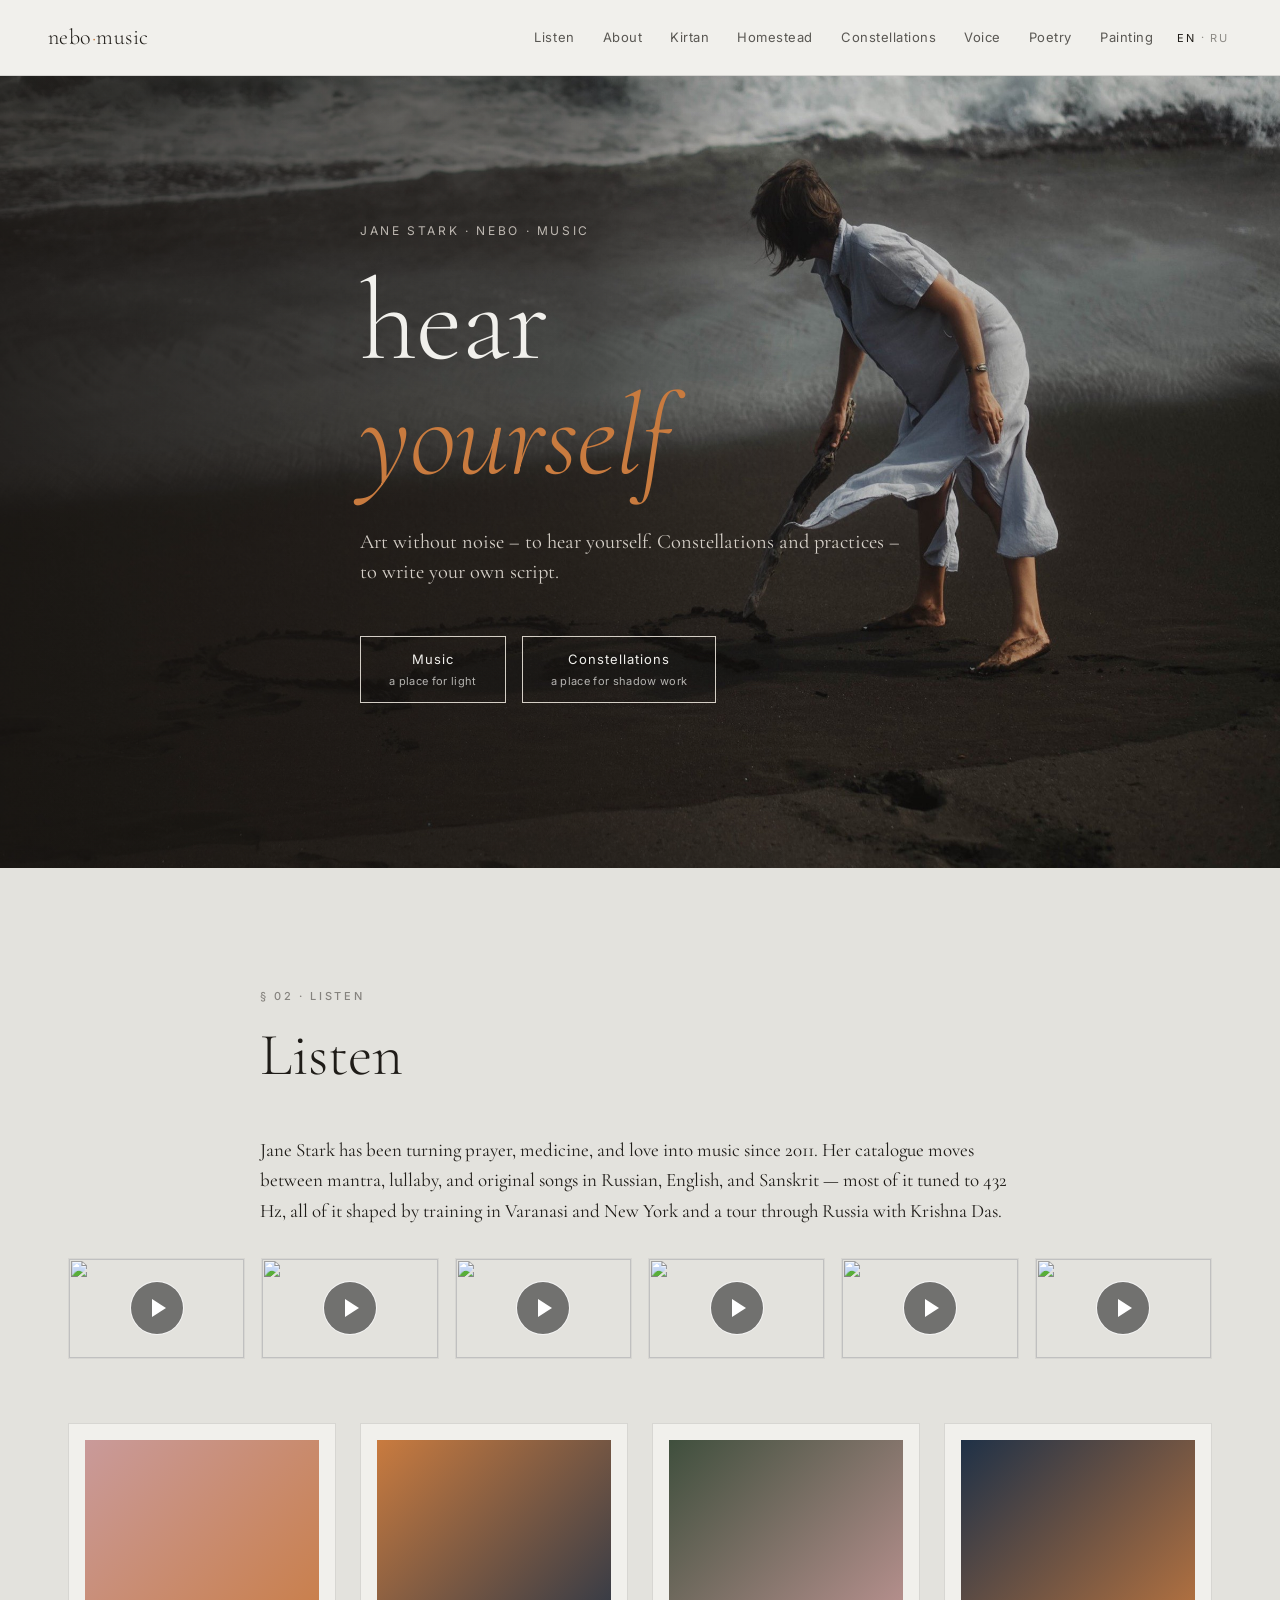
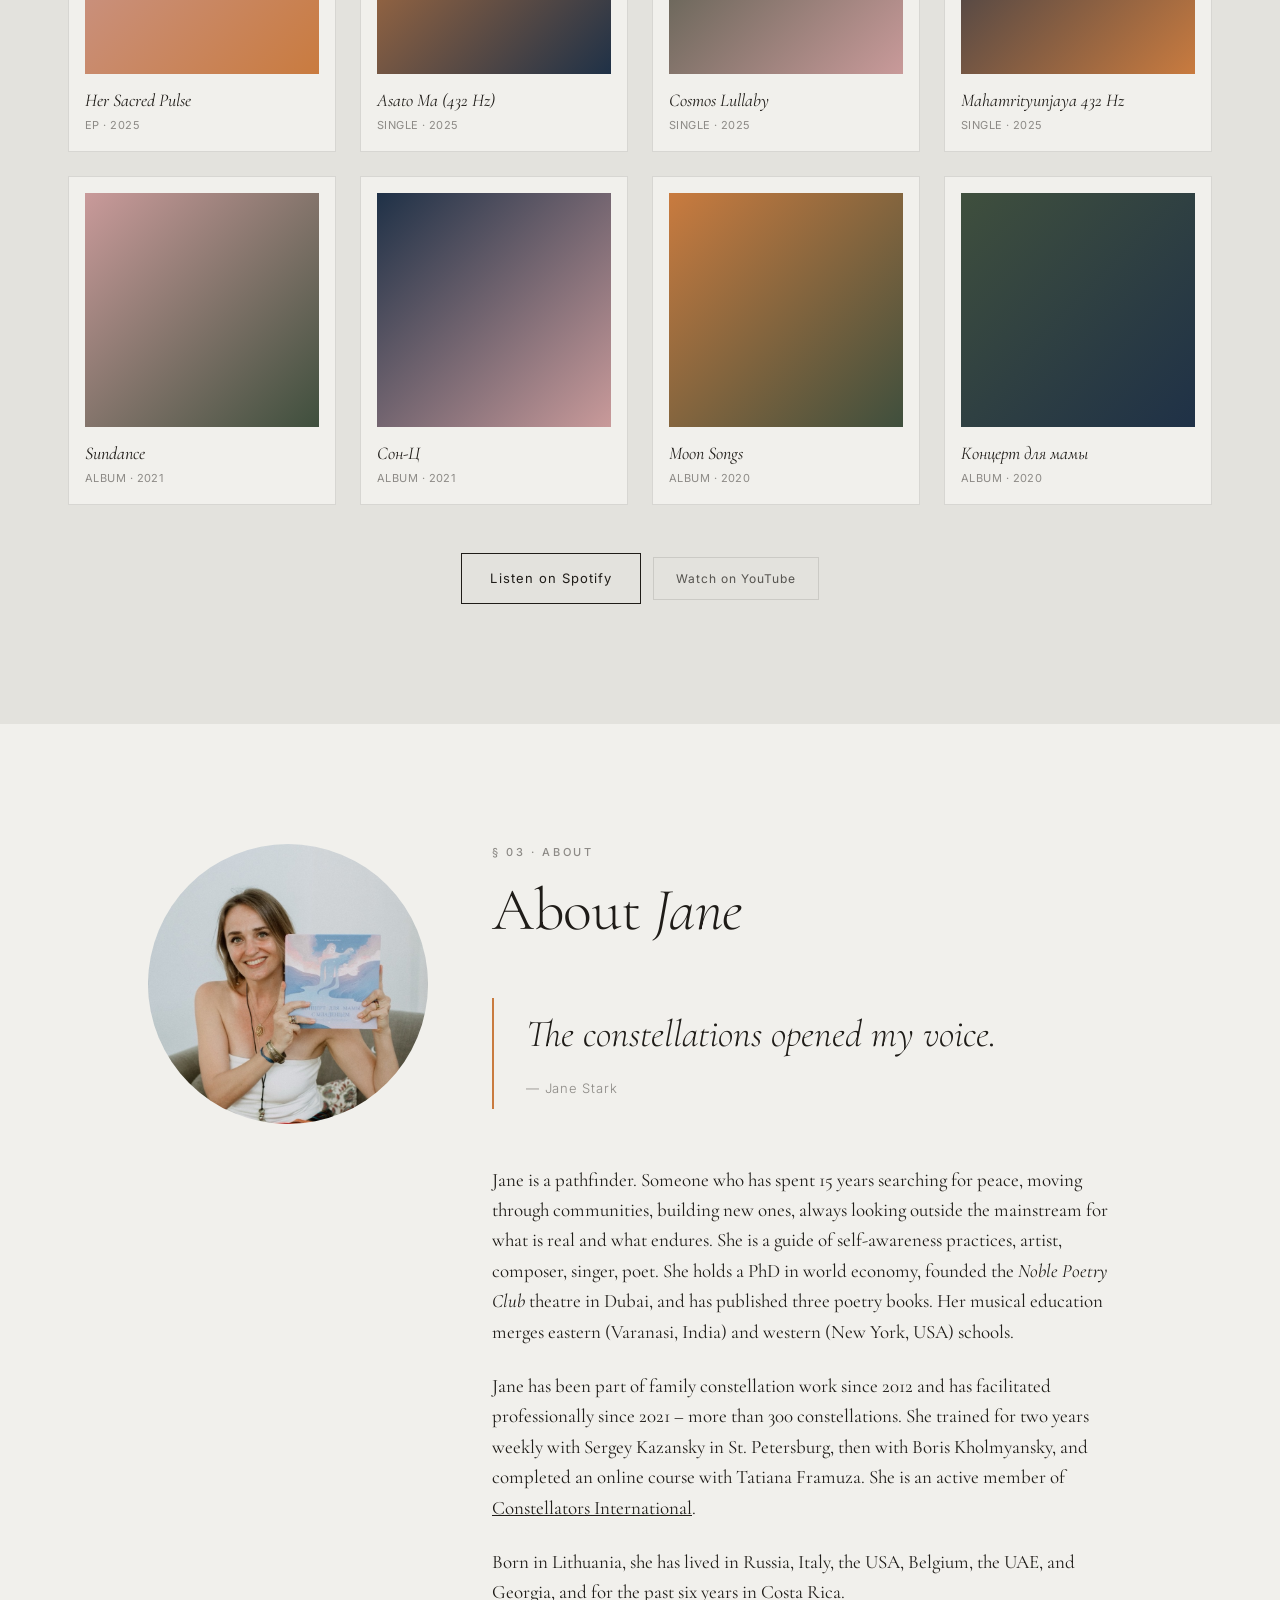
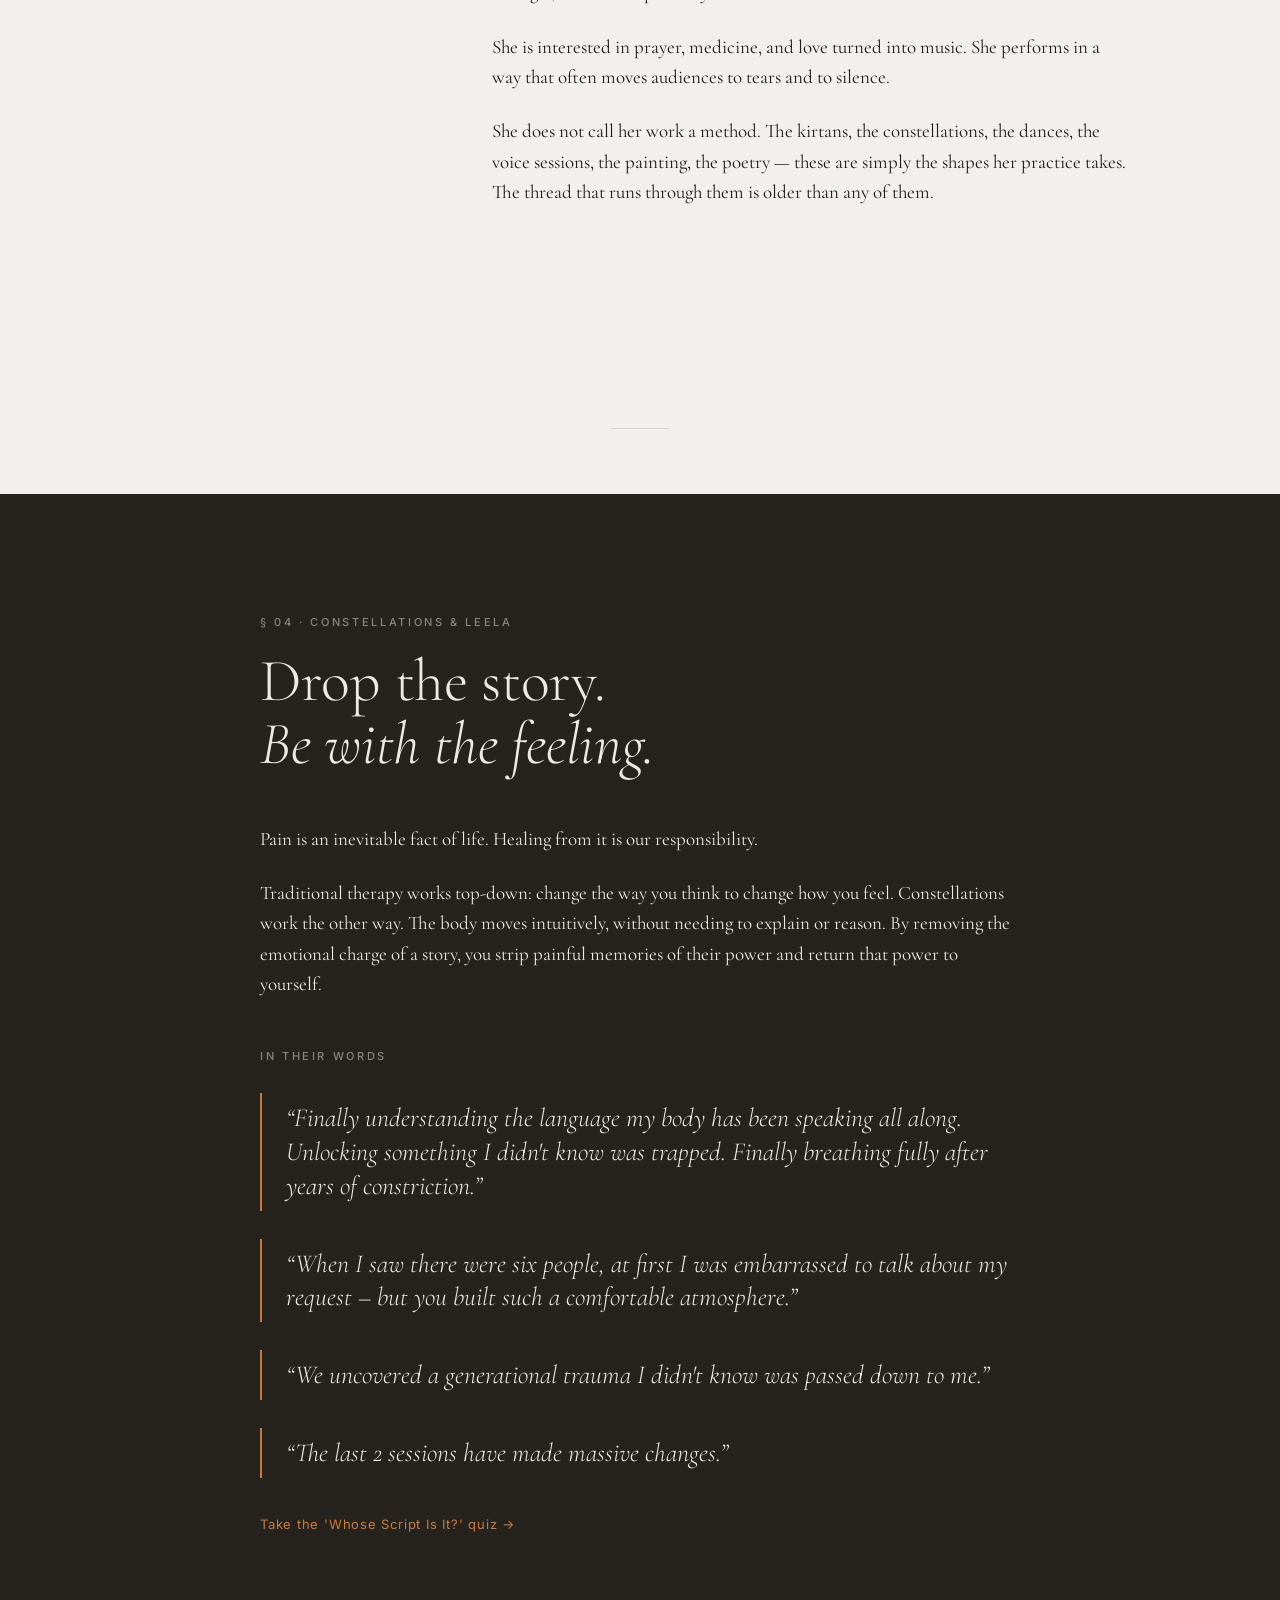
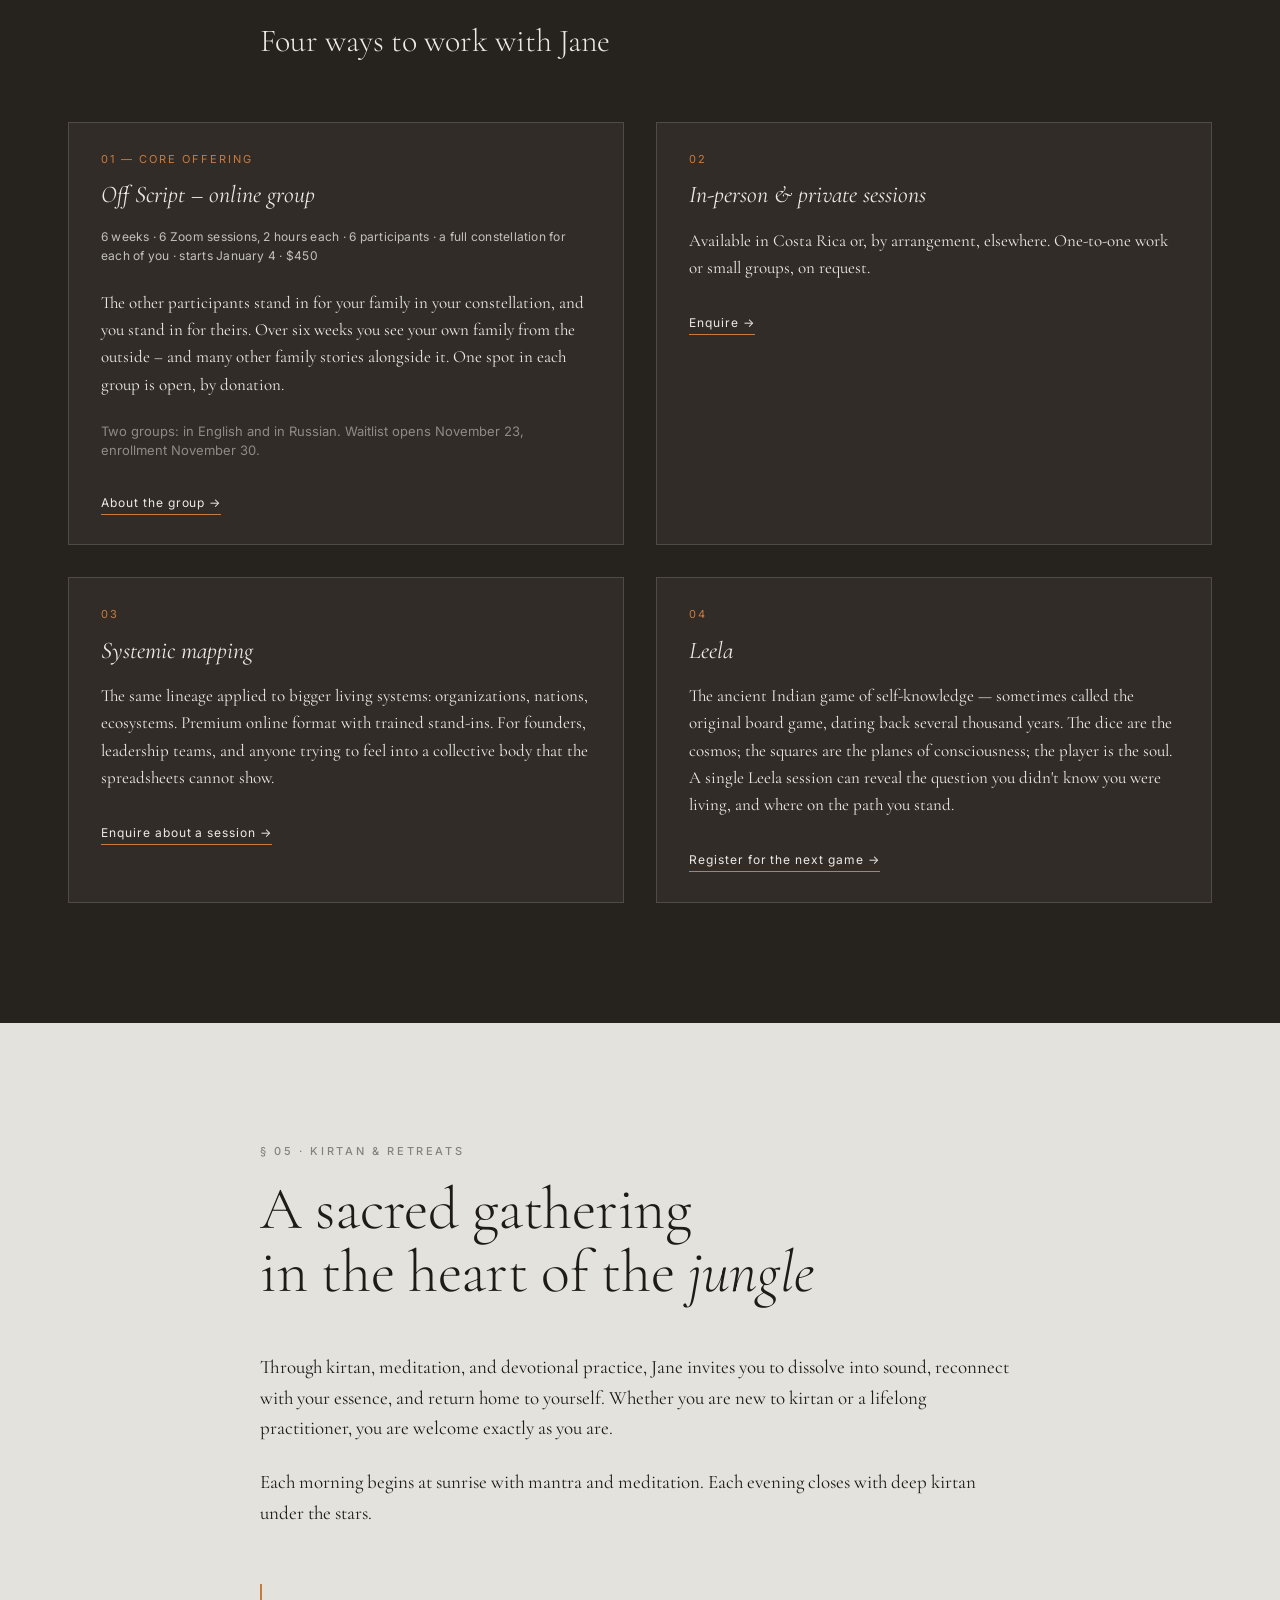
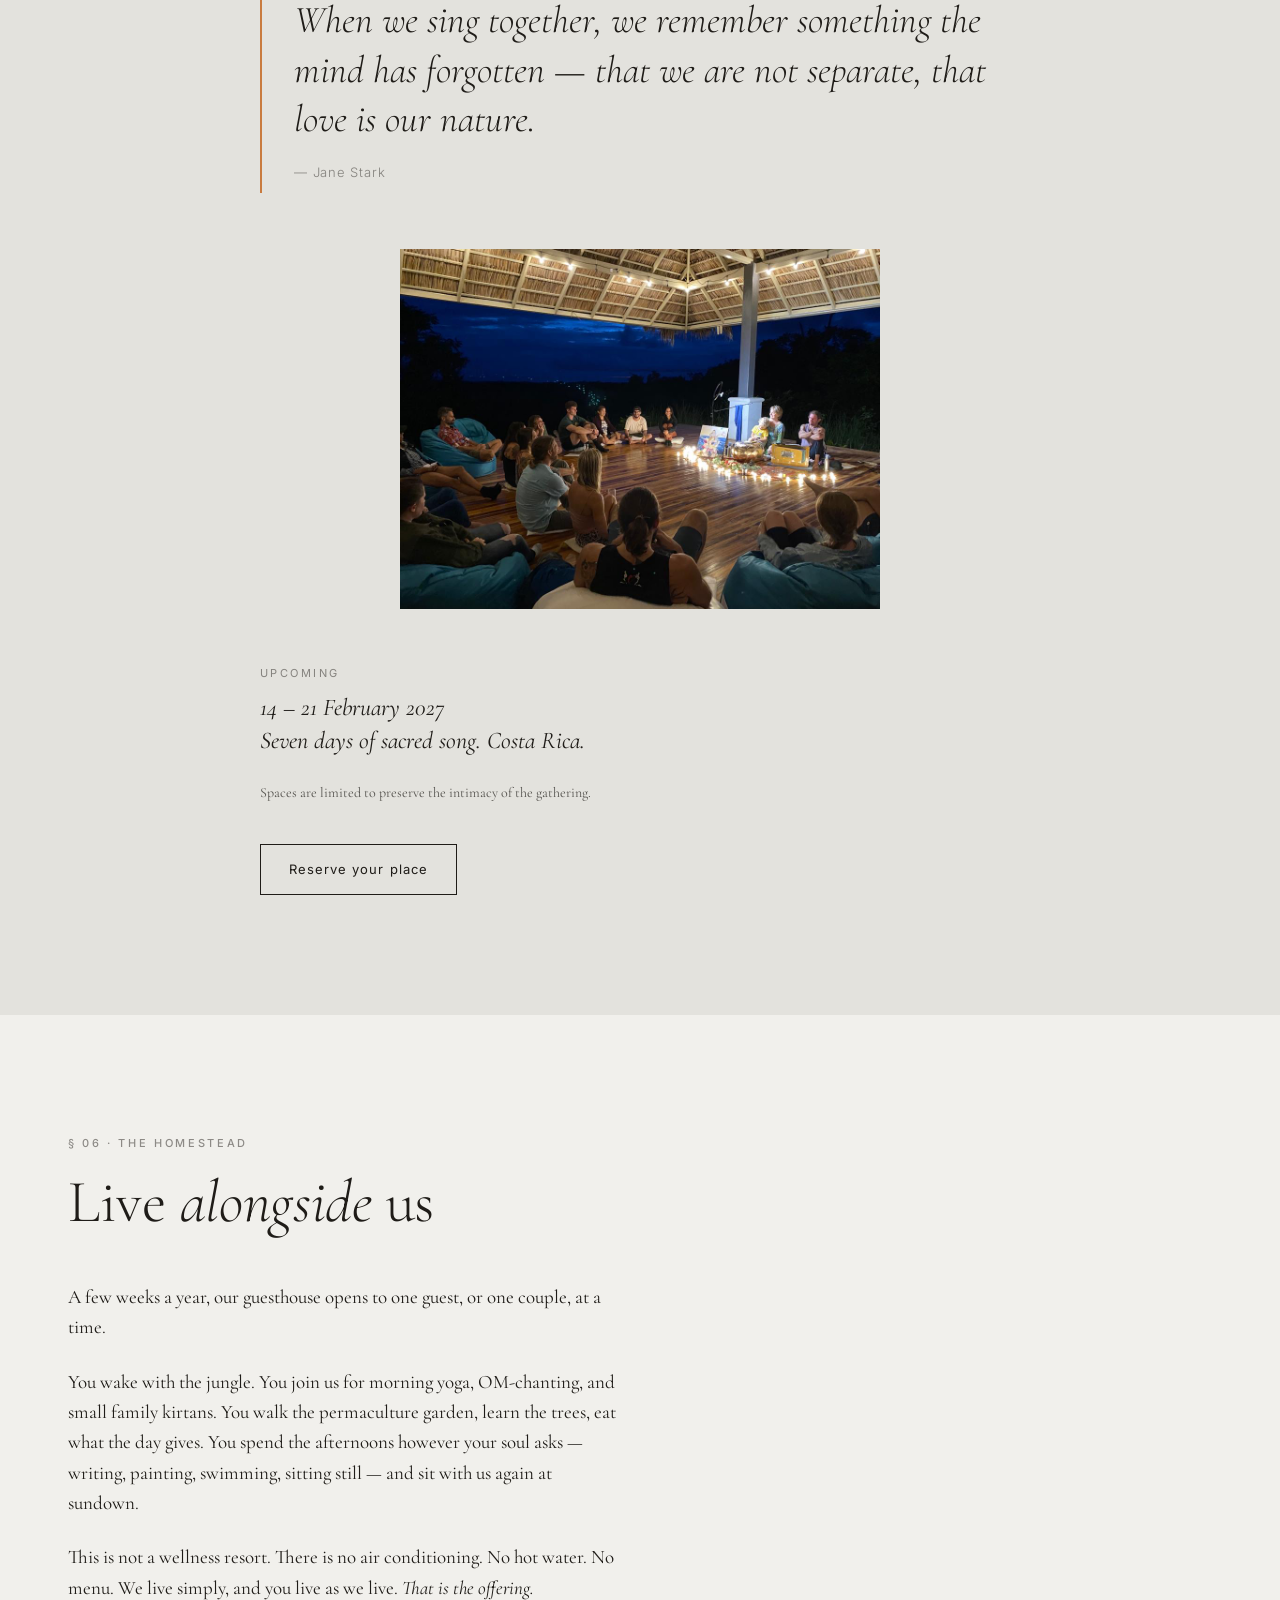
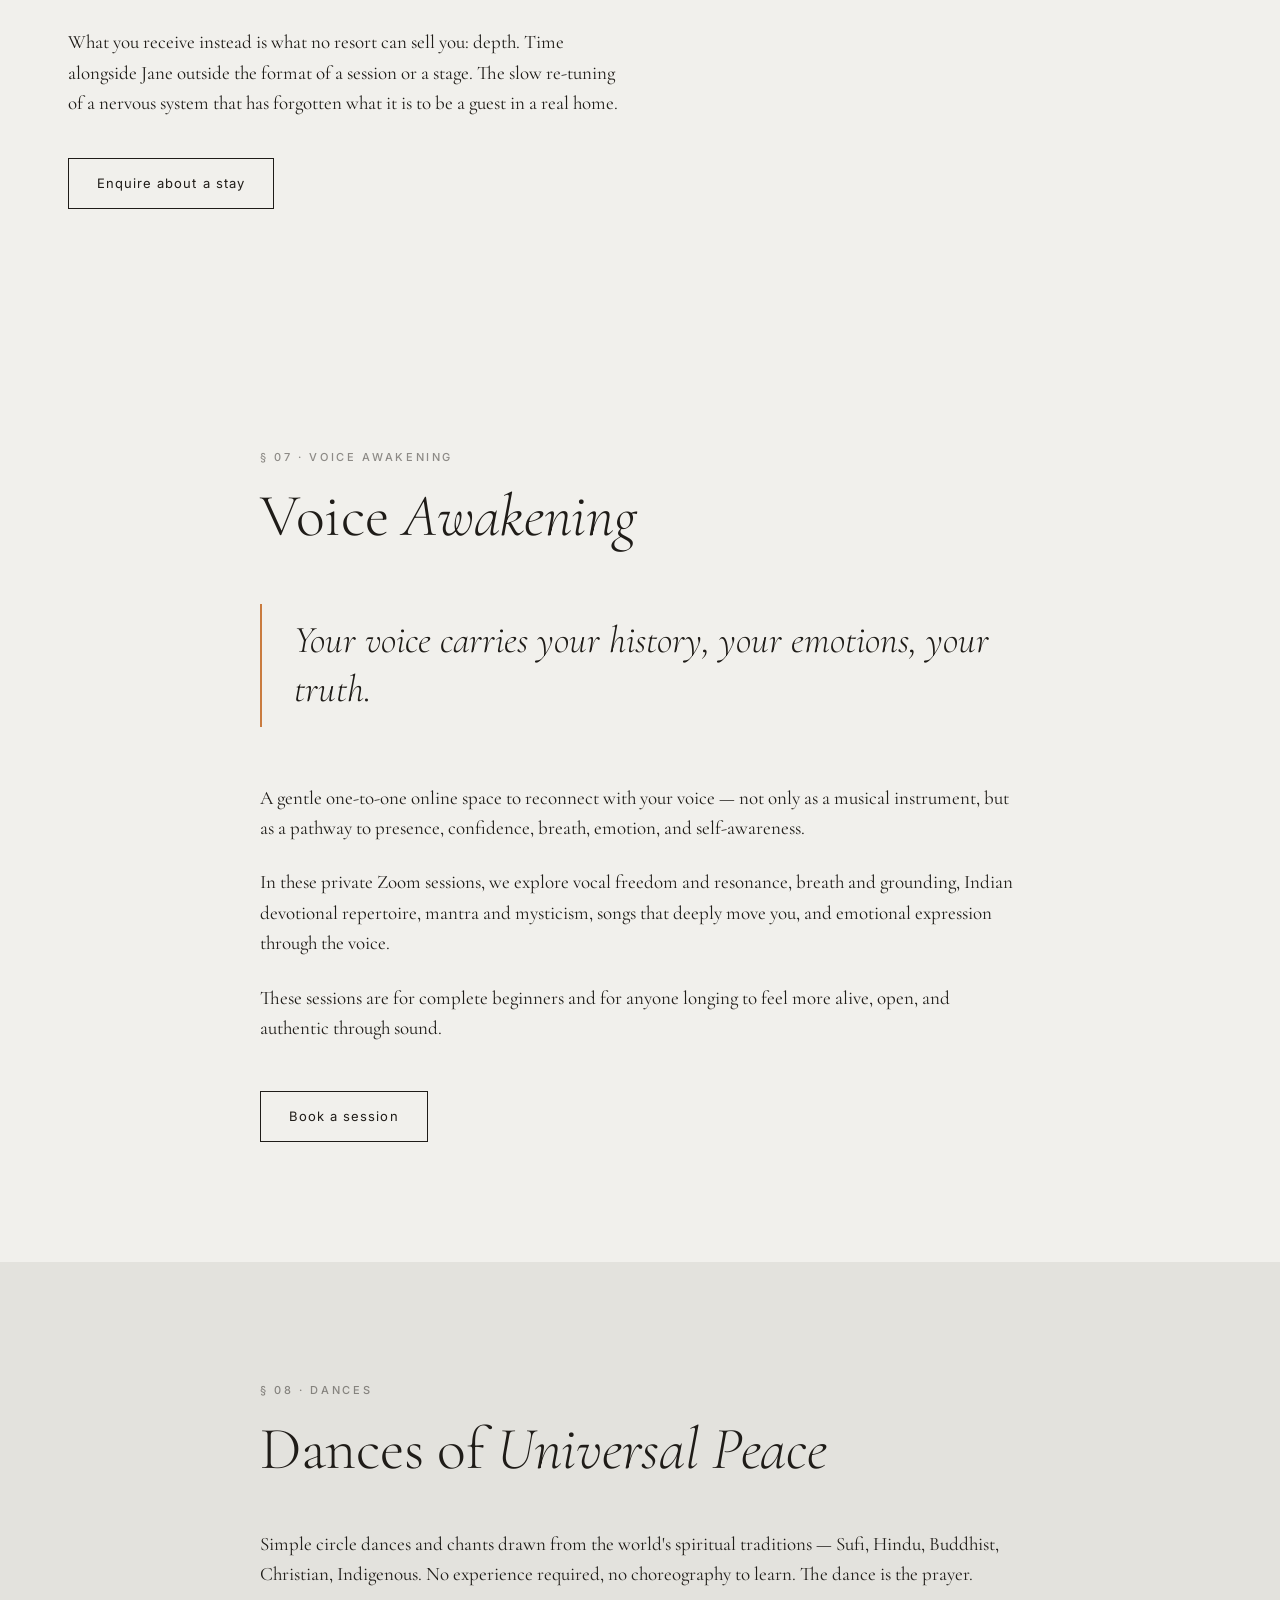
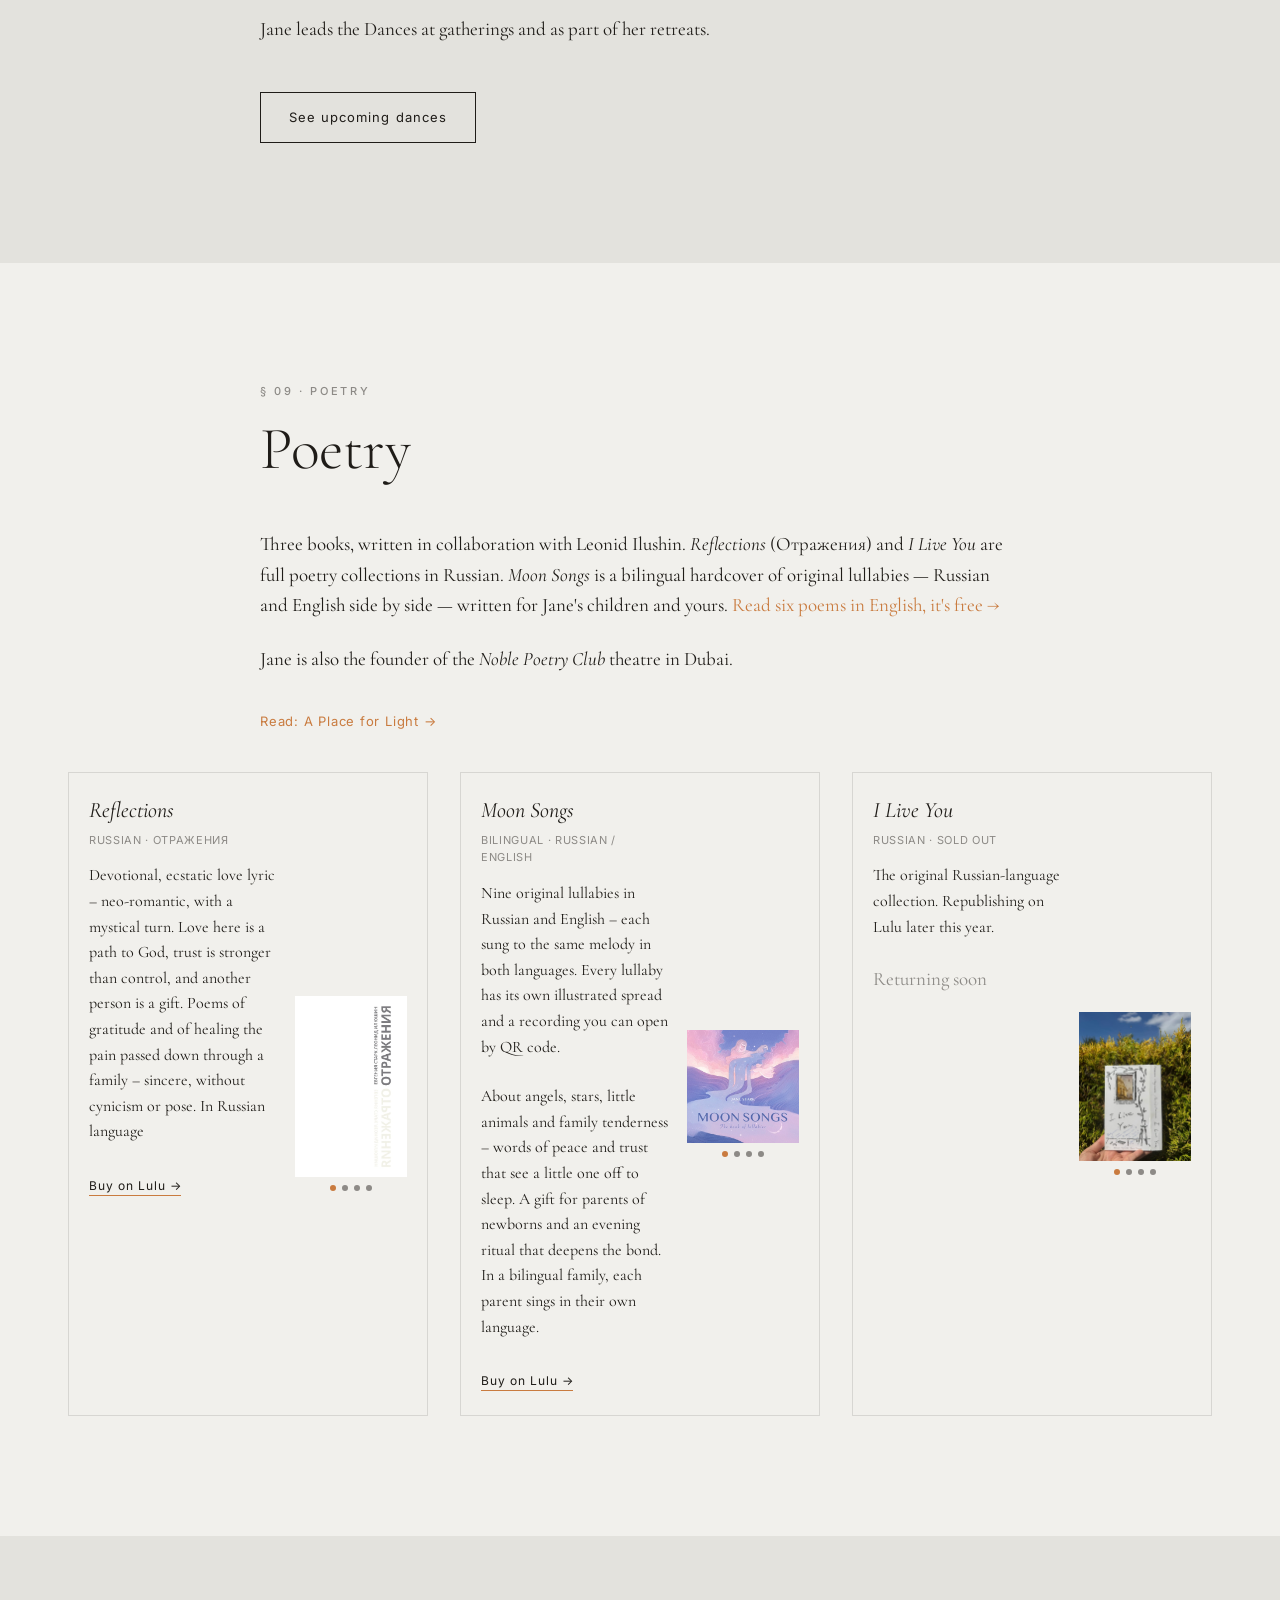
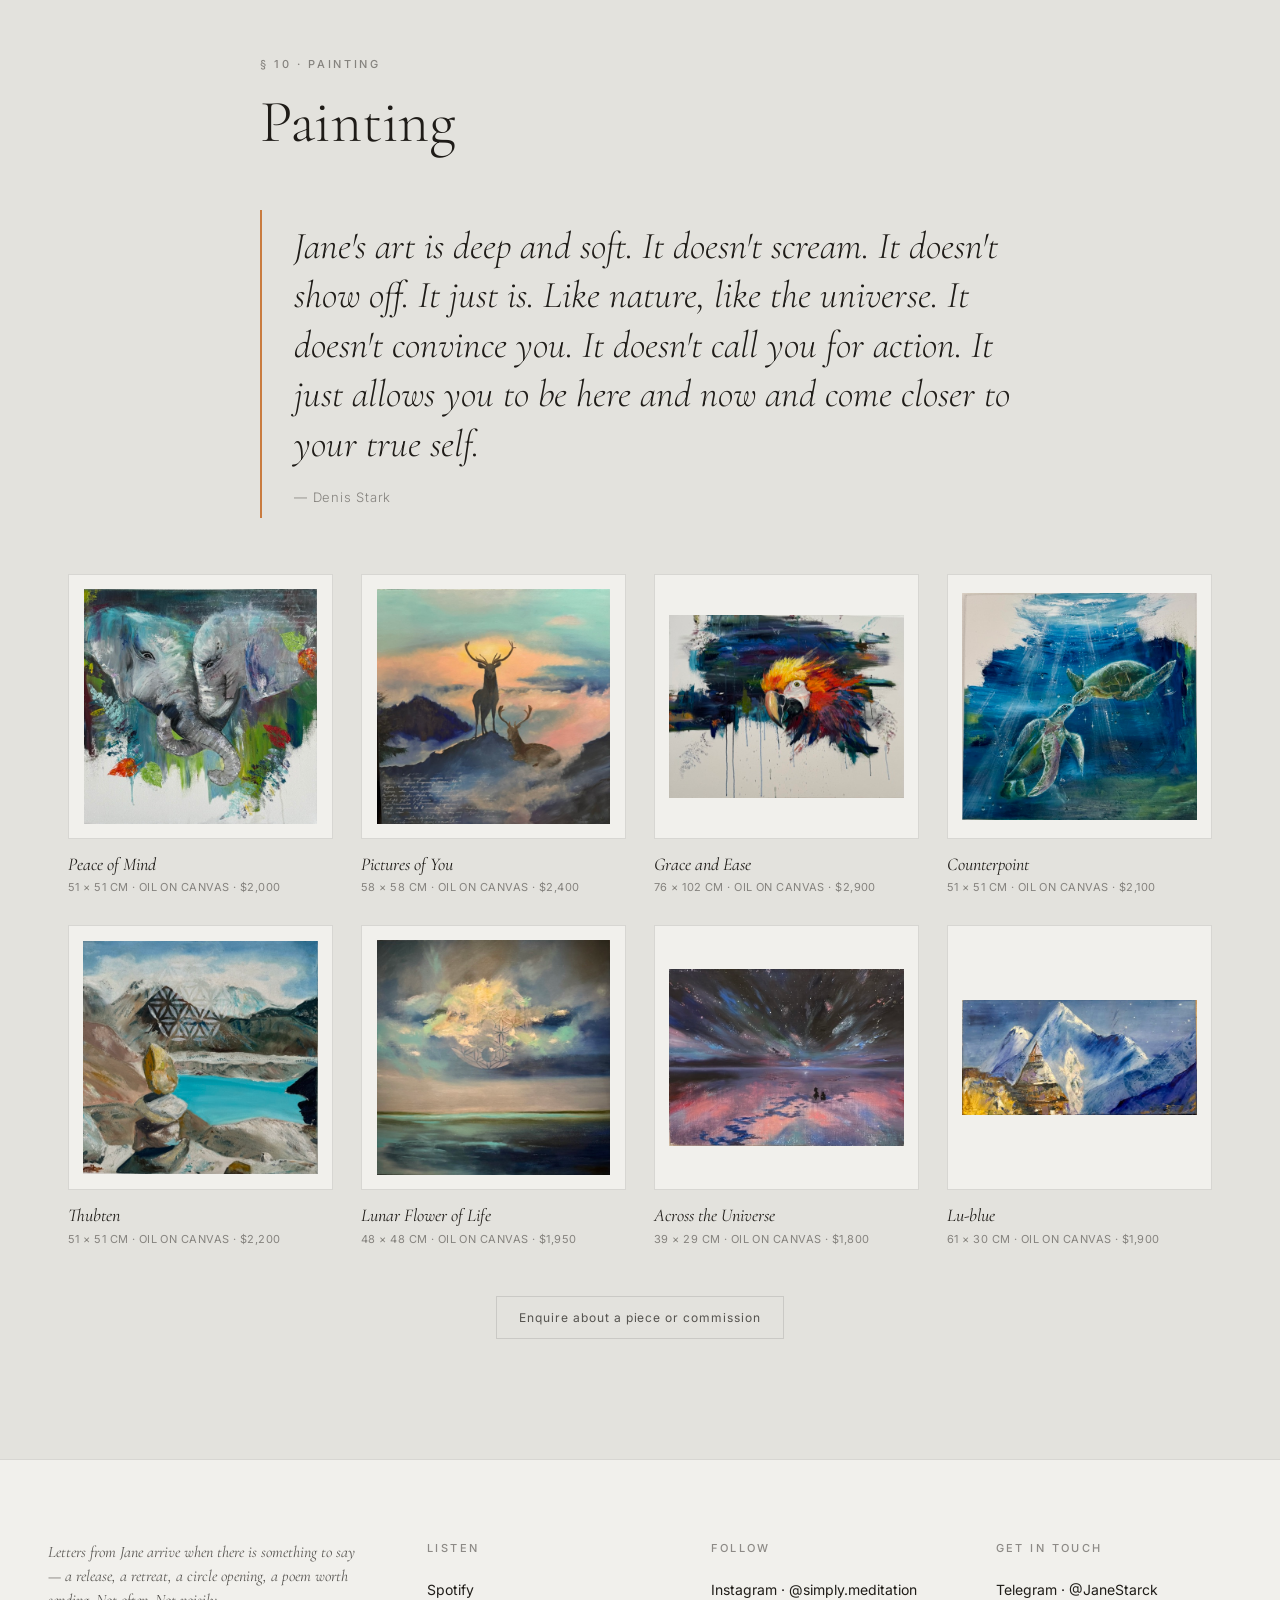
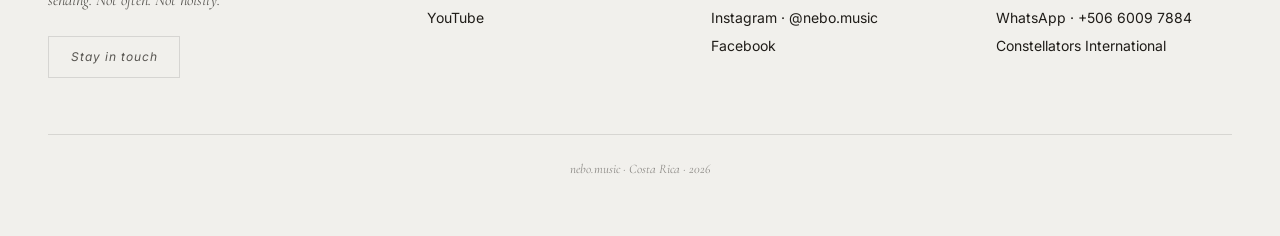
==== commit 92ee9ed9: "Books: Moon Songs synopsis (EN) Co-Authored-By: Claude Fable 5.2 <noreply@anthropic.com>" ====
--- a/index.html
+++ b/index.html
@@ -499,9 +499,7 @@
       <h2 class="sec-title" lang="en">Poetry</h2>
       <h2 class="sec-title" lang="ru">Стихи</h2>
       <p lang="en">Three books, written in collaboration with Leonid Ilushin. <em>Reflections</em> (Отражения) and <em>I Live You</em> are full poetry collections in Russian. <em>Moon Songs</em> is a bilingual hardcover of original lullabies — Russian and English side by side — written for Jane's children and yours. <a class="poems-link" href="/poems/">Read six poems in English, it's free →</a></p>
-      <p lang="ru">Три книги, написанные в соавторстве с Леонидом Илюшиным. <em>Отражения</em> и <em>Я живу тебя</em> — поэтические сборники на русском. <em>Moon Songs</em> — двуязычный сборник колыбельных в твёрдом переплёте: русский и английский рядом — для детей Жени и для ваших.</p>
       <p lang="en">Jane is also the founder of the <em>Noble Poetry Club</em> theatre in Dubai.</p>
-      <p lang="ru">Женя также основательница театра <em>Noble Poetry Club</em> в Дубае.</p>
       <p class="quiz-link" lang="en"><a href="/poems/">Read: A Place for Light →</a></p>
       <p class="quiz-link" lang="ru"><a href="/stihi/">Читать: Место для света →</a></p>
     </div>
@@ -515,7 +513,7 @@
           <div class="b-meta" lang="ru">На русском</div>
           <p lang="en">Devotional, ecstatic love lyric – neo-romantic, with a mystical turn. Love here is a path to God, trust is stronger than control, and another person is a gift. Poems of gratitude and of healing the pain passed down through a family – sincere, without cynicism or pose. In Russian language</p>
           <p lang="ru">Духовно-медитативная любовная лирика – неоромантизм с мистическим уклоном. В англоязычной критике такую поэзию называют devotional или ecstatic lyric. Любовь здесь – путь к Богу, доверие сильнее контроля, а другой человек – дар. Это стихи о благодарности и об исцелении родовой боли, искренние, без цинизма и позы. Сборник написан вместе с Леонидом Илюшиным.</p>
-          <p class="poems-link" lang="ru"><a href="/stihi/">Прочитать шесть стихотворений бесплатно →</a></p>
+          <p class="poems-link" lang="ru"><a href="/stihi/">почитать на сайте →</a></p>
           <a class="buy" href="https://www.lulu.com/shop/%D0%B5%D0%B2%D0%B3%D0%B5%D0%BD%D0%B8%D1%8F-%D1%81%D1%82%D0%B0%D1%80%D0%BA-and-%D0%BB%D0%B5%D0%BE%D0%BD%D0%B8%D0%B4-%D0%B8%D0%BB%D1%8E%D1%88%D0%B8%D0%BD/%D0%BE%D1%82%D1%80%D0%B0%D0%B6%D0%B5%D0%BD%D0%B8%D1%8F/paperback/product-7k872j2.html" target="_blank" rel="noopener"><span lang="en">Buy on Lulu →</span><span lang="ru">Купить на Lulu →</span></a>
         </div>
         <div class="b-cover" style="--ar: 384 / 621;">
@@ -537,8 +535,10 @@
           <h4>Moon Songs</h4>
           <div class="b-meta" lang="en">Bilingual · Russian / English</div>
           <div class="b-meta" lang="ru">На двух языках · русский / английский</div>
-          <p lang="en">A hardcover collection of original lullabies, with both languages set side by side.</p>
-          <p lang="ru">Сборник авторских колыбельных в твёрдом переплёте — оба языка рядом.</p>
+          <p lang="en">Nine original lullabies in Russian and English – each sung to the same melody in both languages. Every lullaby has its own illustrated spread and a recording you can open by QR code.</p>
+          <p lang="en">About angels, stars, little animals and family tenderness – words of peace and trust that see a little one off to sleep. A gift for parents of newborns and an evening ritual that deepens the bond. In a bilingual family, each parent sings in their own language.</p>
+          <p lang="ru">Девять авторских колыбельных на русском и английском – на одну мелодию. У каждой свой разворот с иллюстрацией и запись по QR-коду.</p>
+          <p lang="ru">Об ангелах, звёздах, зверятах и семейной нежности – слова покоя и доверия, которые провожают малыша в сон. Подарок родителям новорождённых и вечерний ритуал, укрепляющий связь. В двуязычной семье каждый поёт на своём языке.</p>
           <a class="buy" href="https://www.lulu.com/shop/evgeniia-stark-and-kiris-kiss/moon-songs/hardcover/product-dyd24qp.html" target="_blank" rel="noopener"><span lang="en">Buy on Lulu →</span><span lang="ru">Купить на Lulu →</span></a>
         </div>
         <div class="b-cover" style="--ar: 384 / 390;">
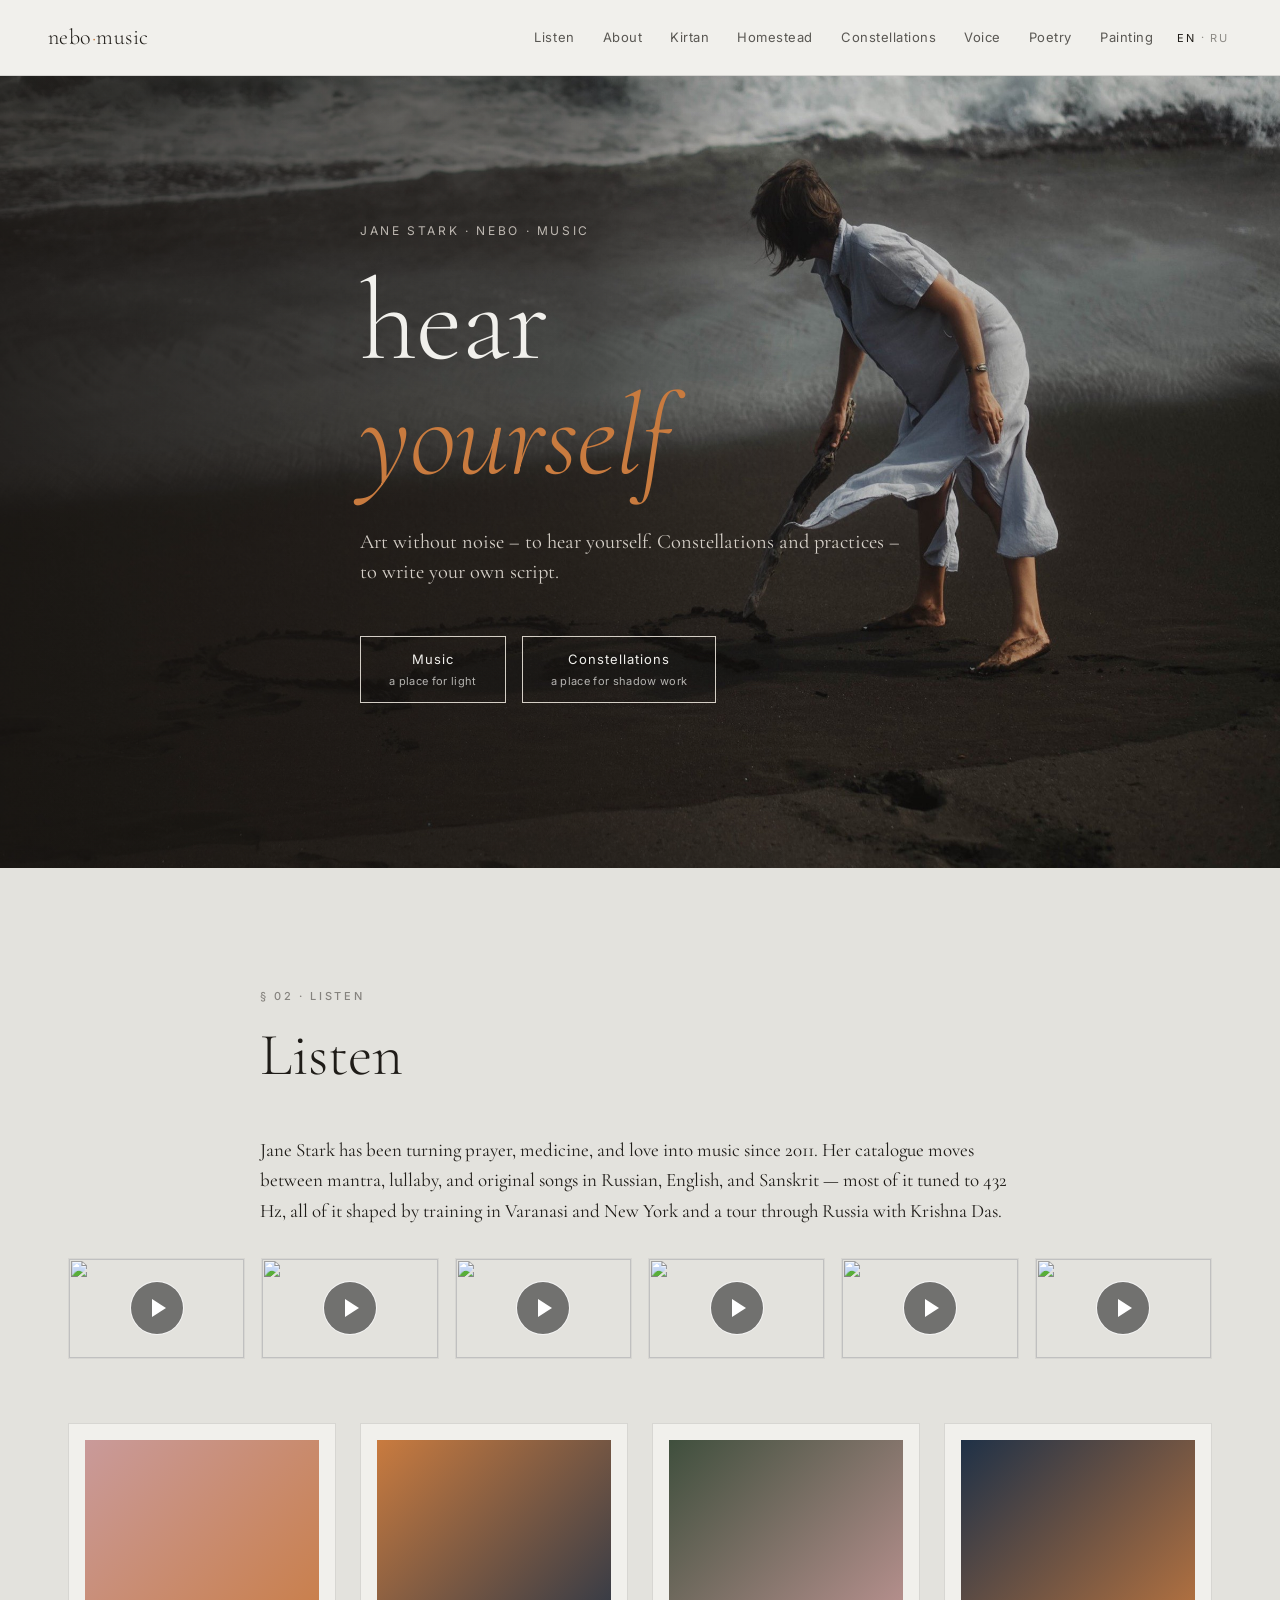
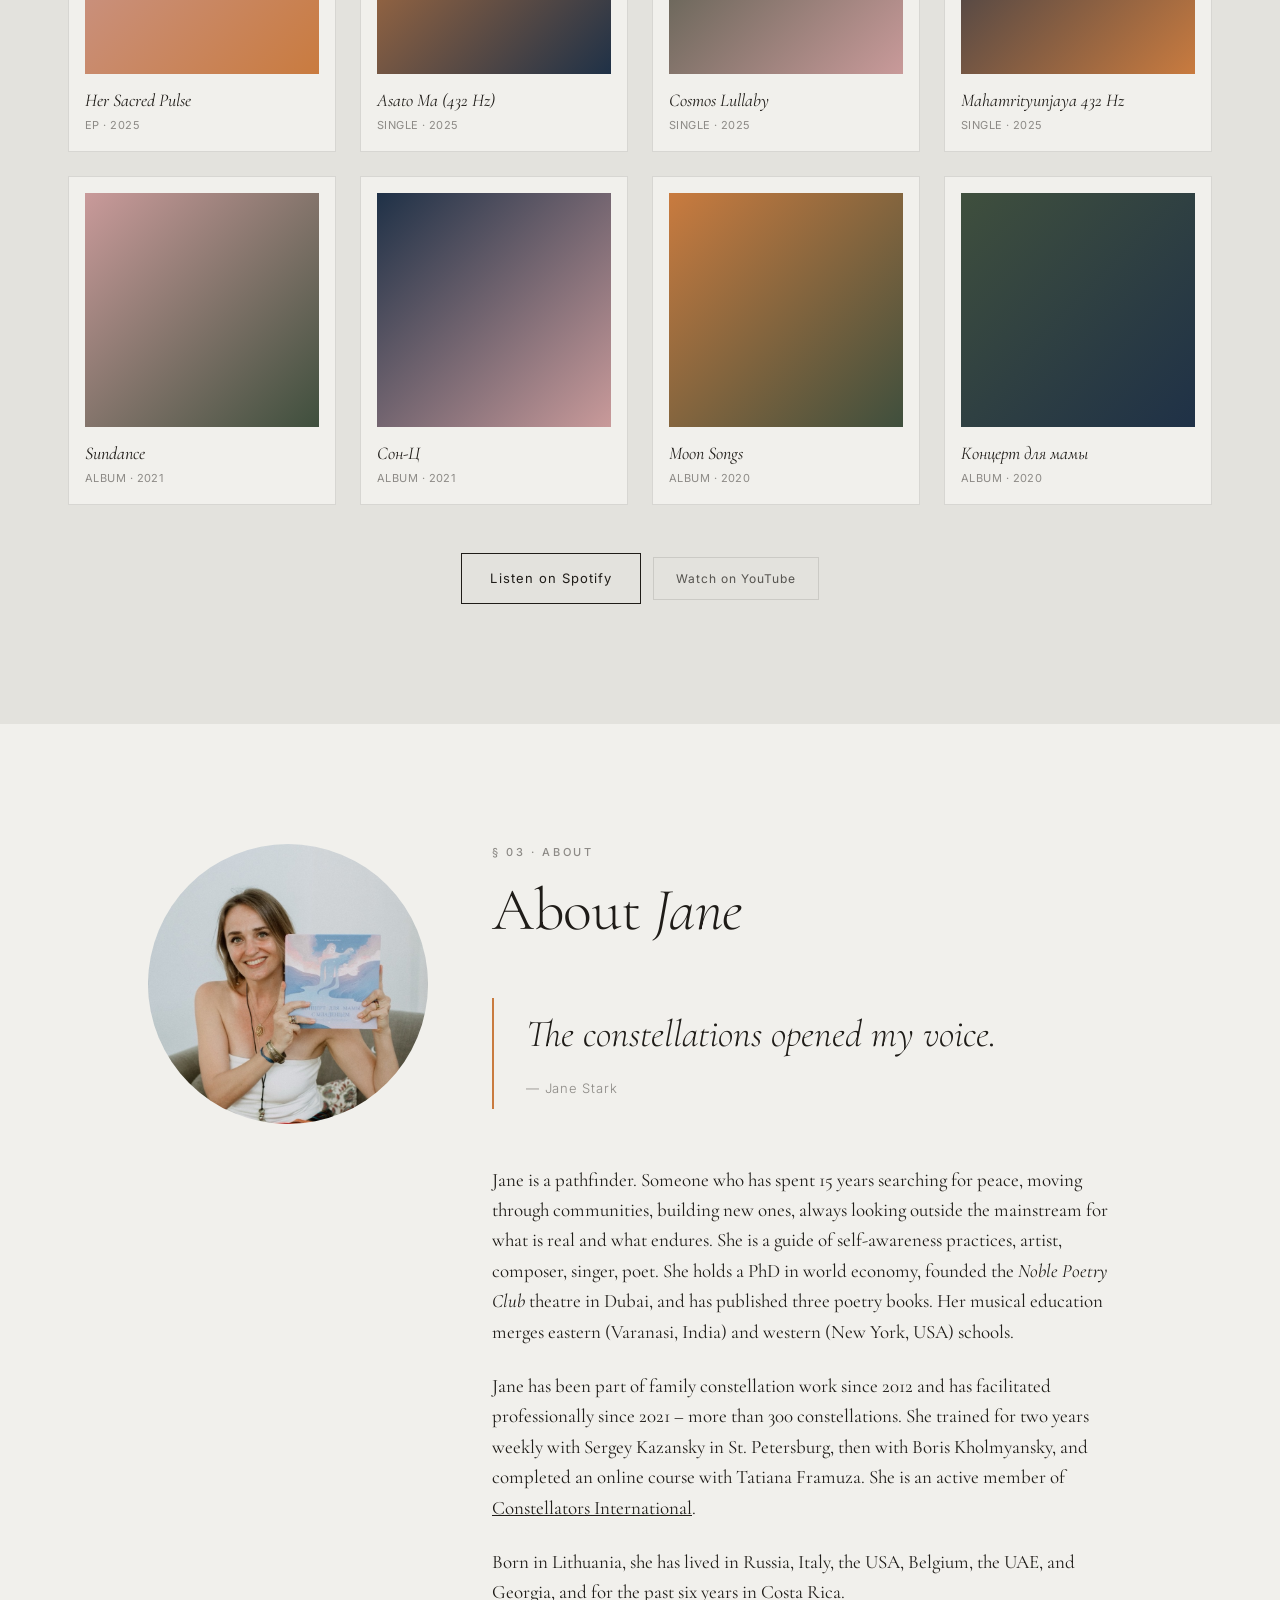
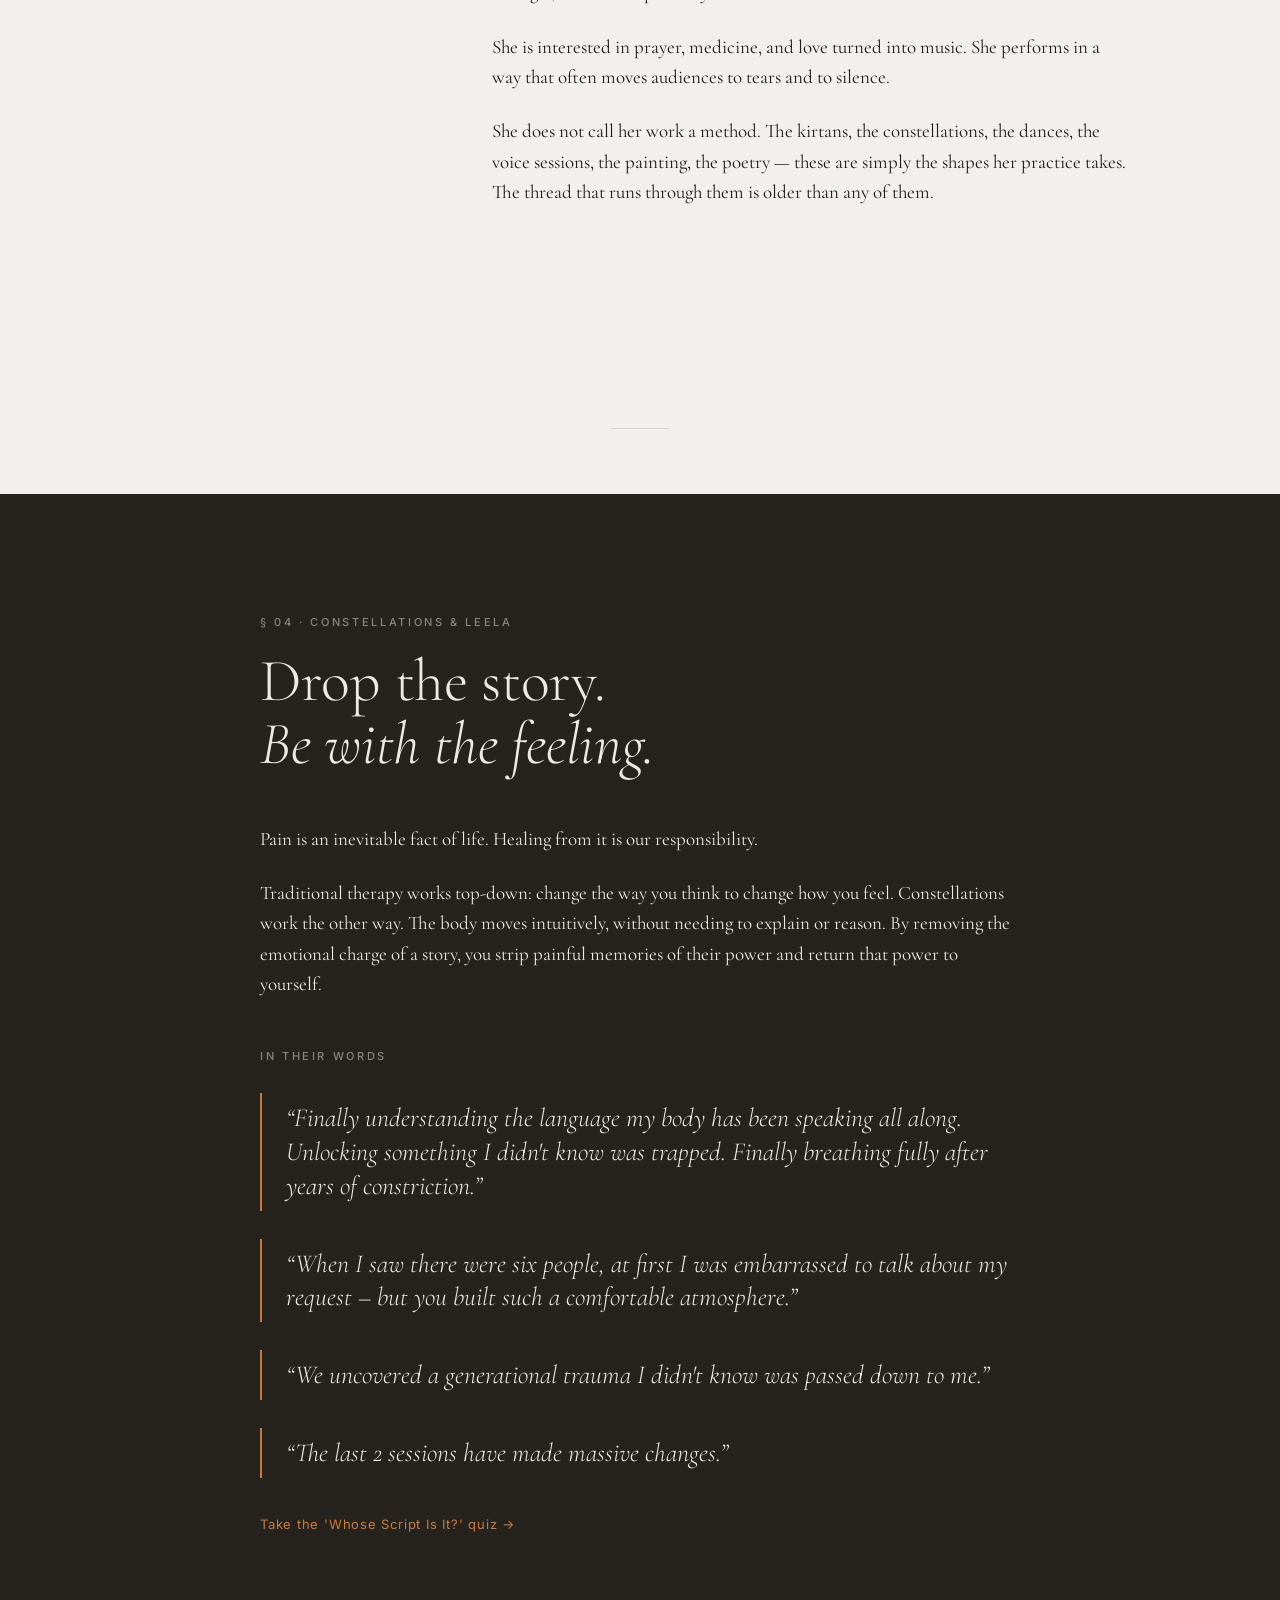
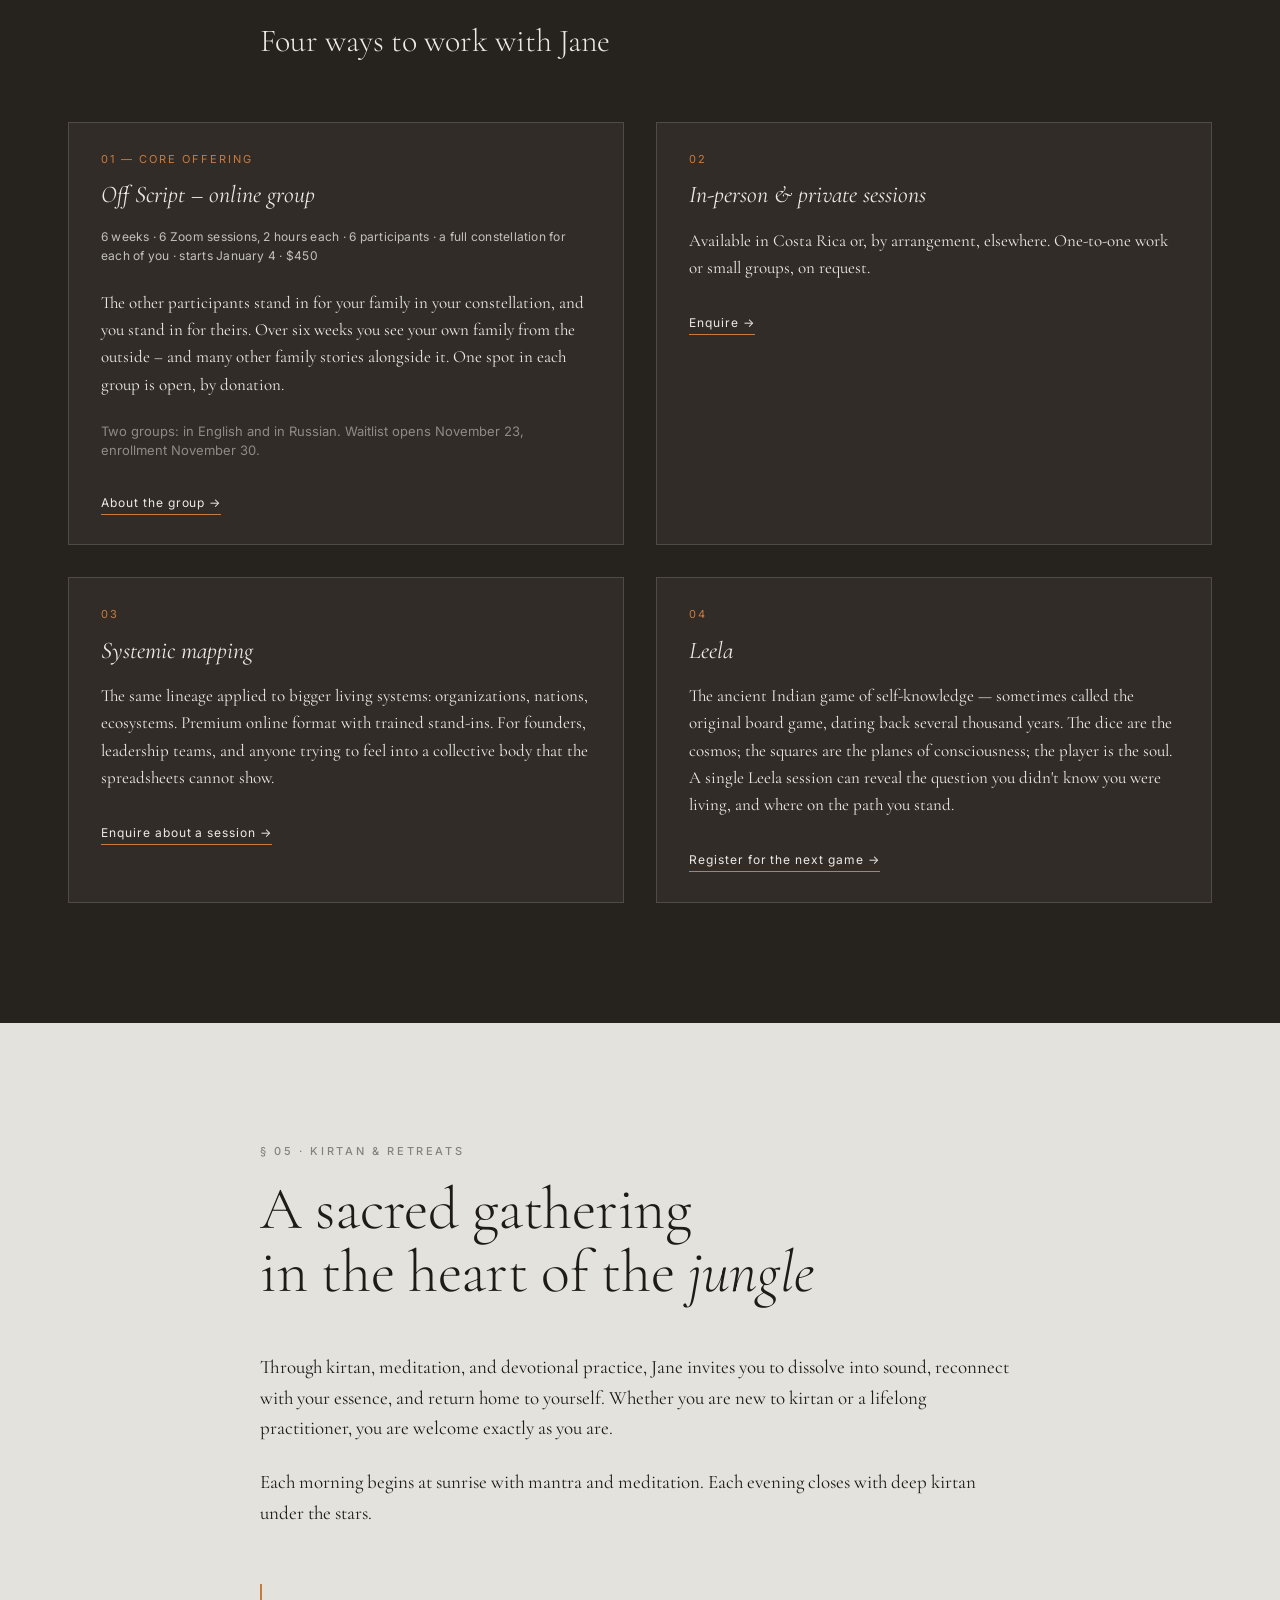
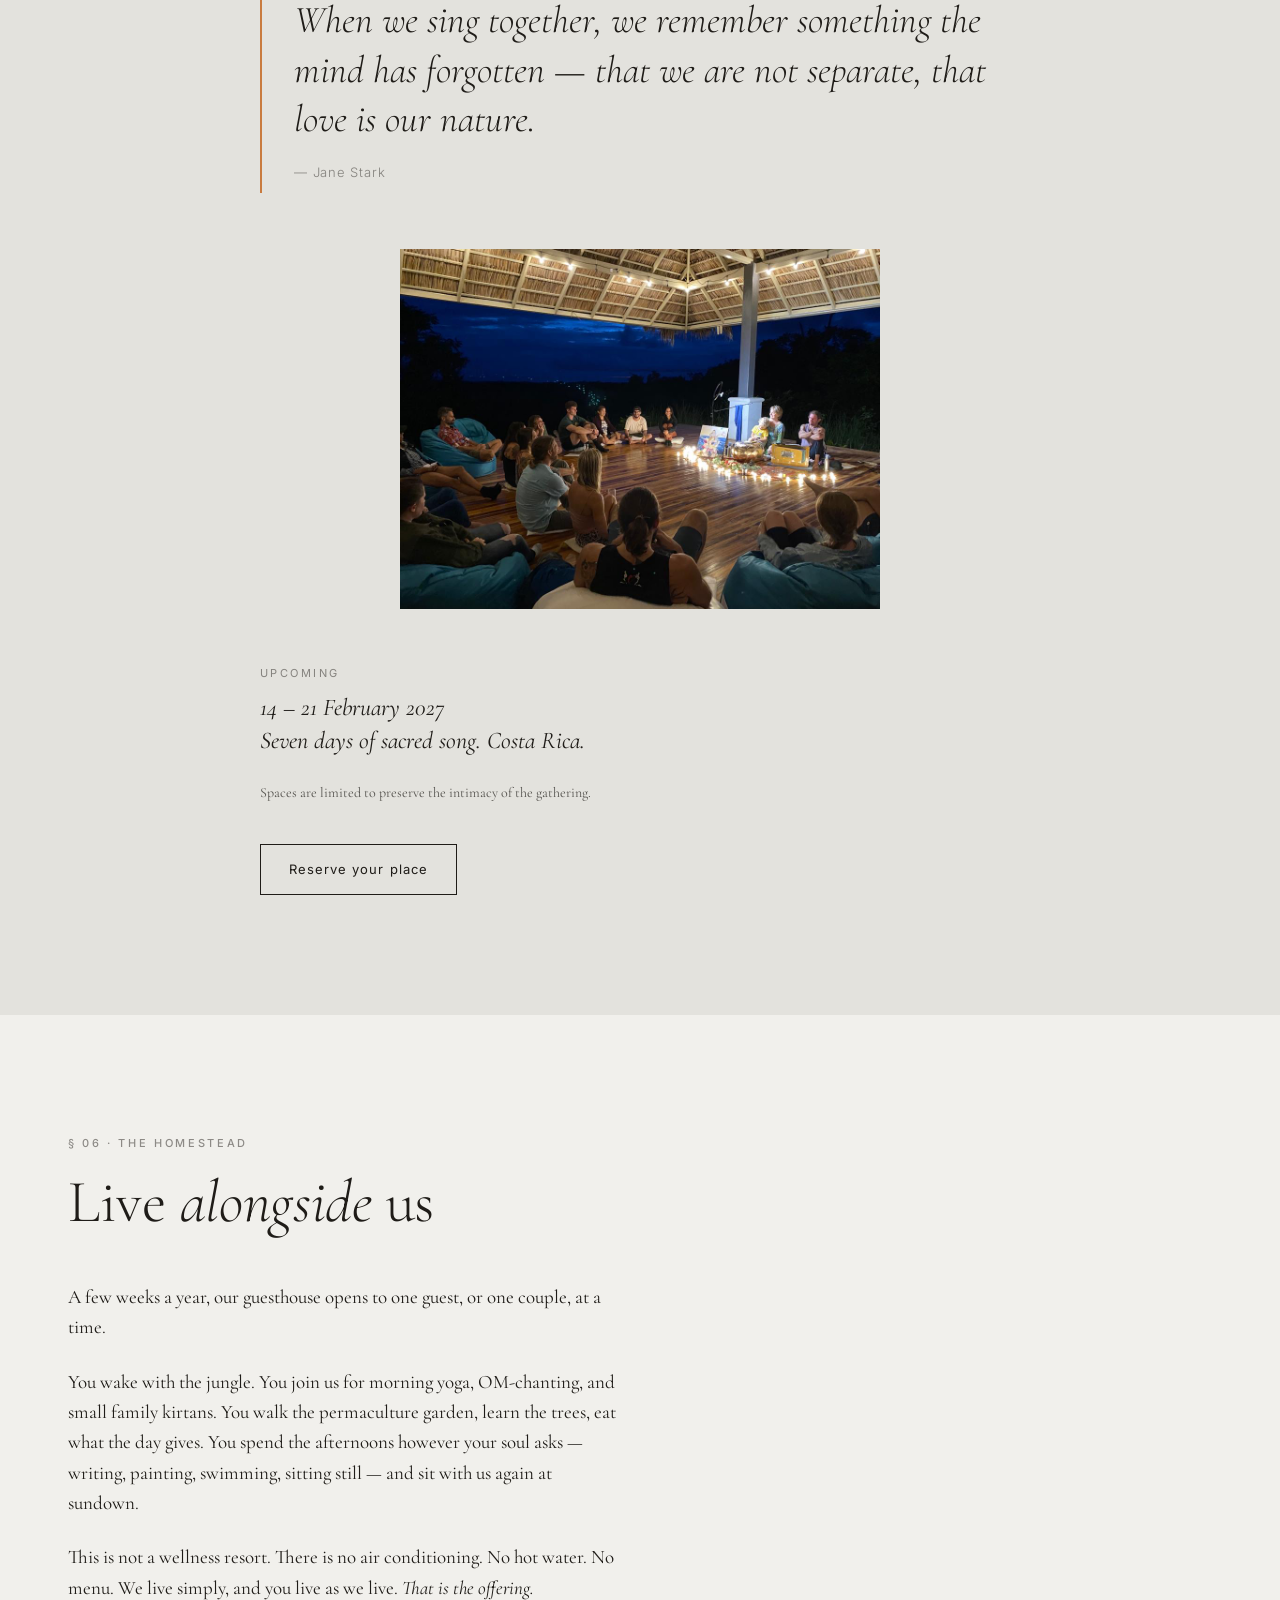
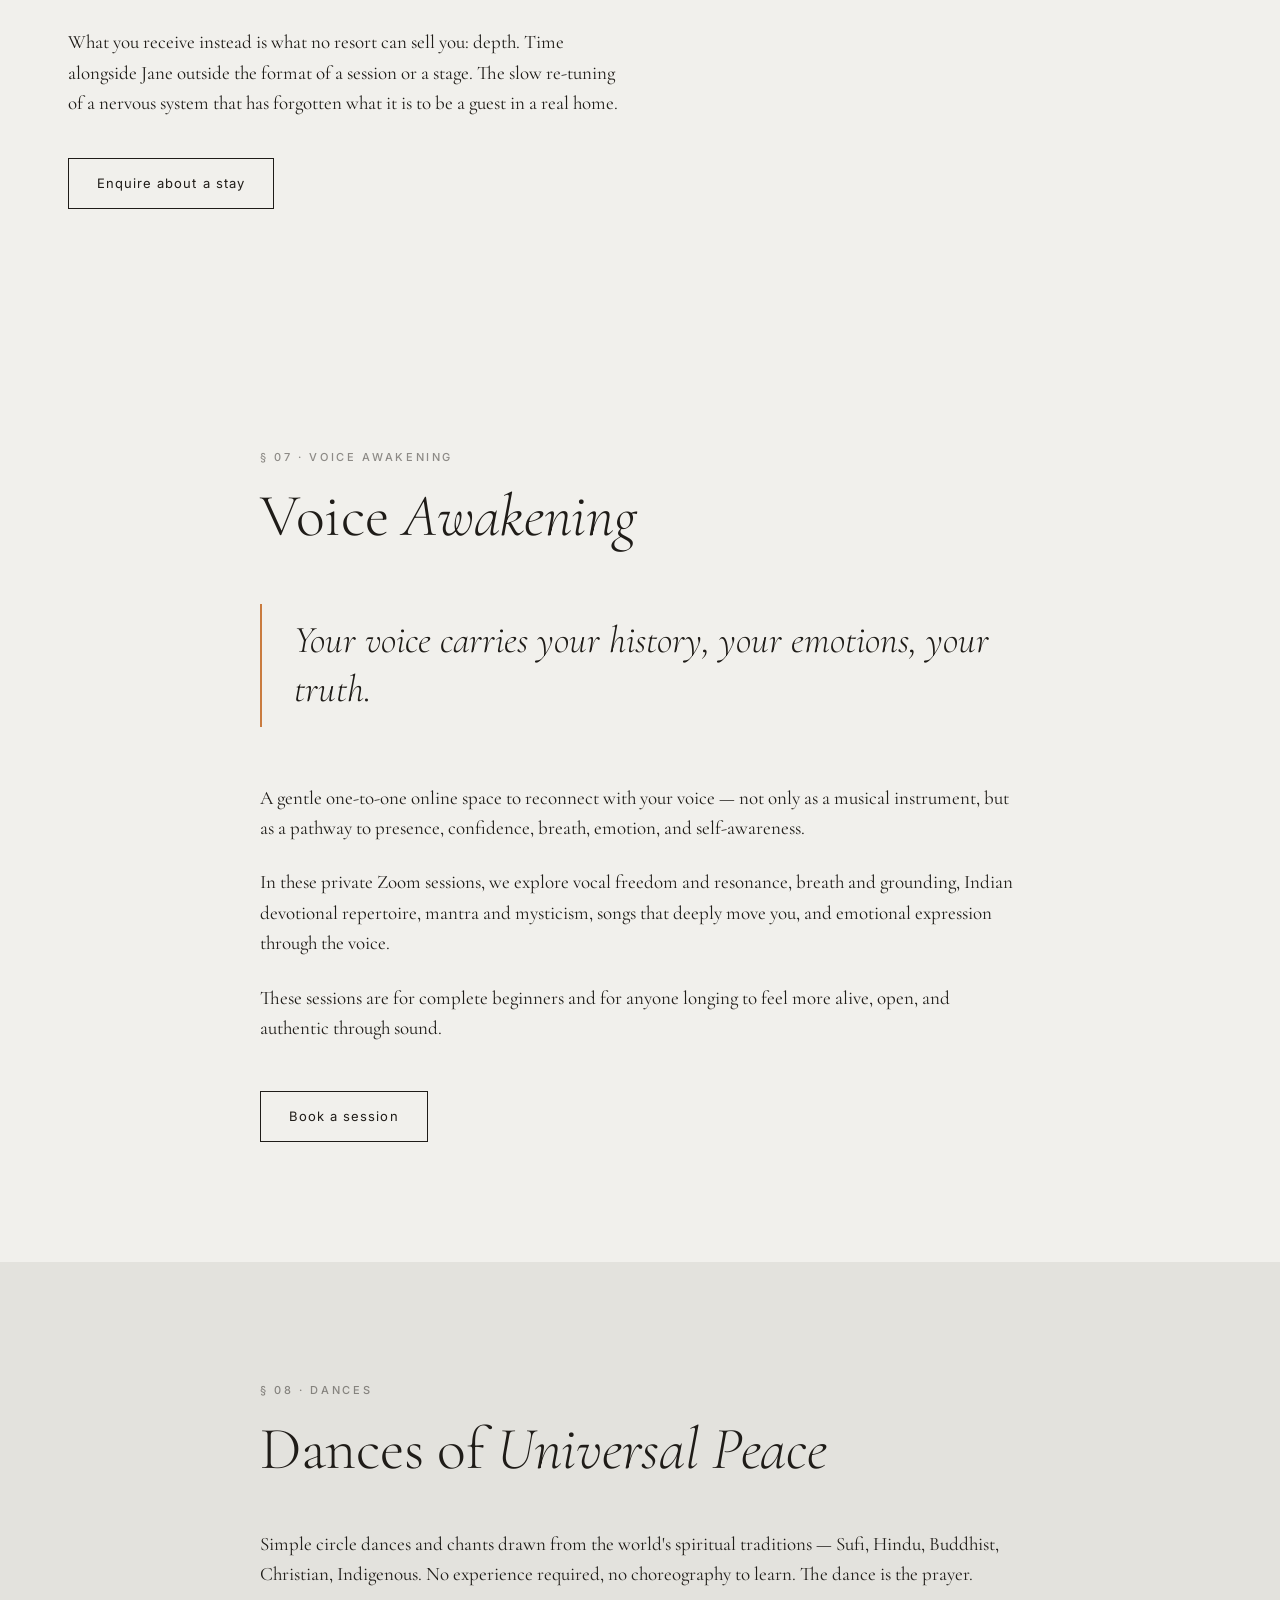
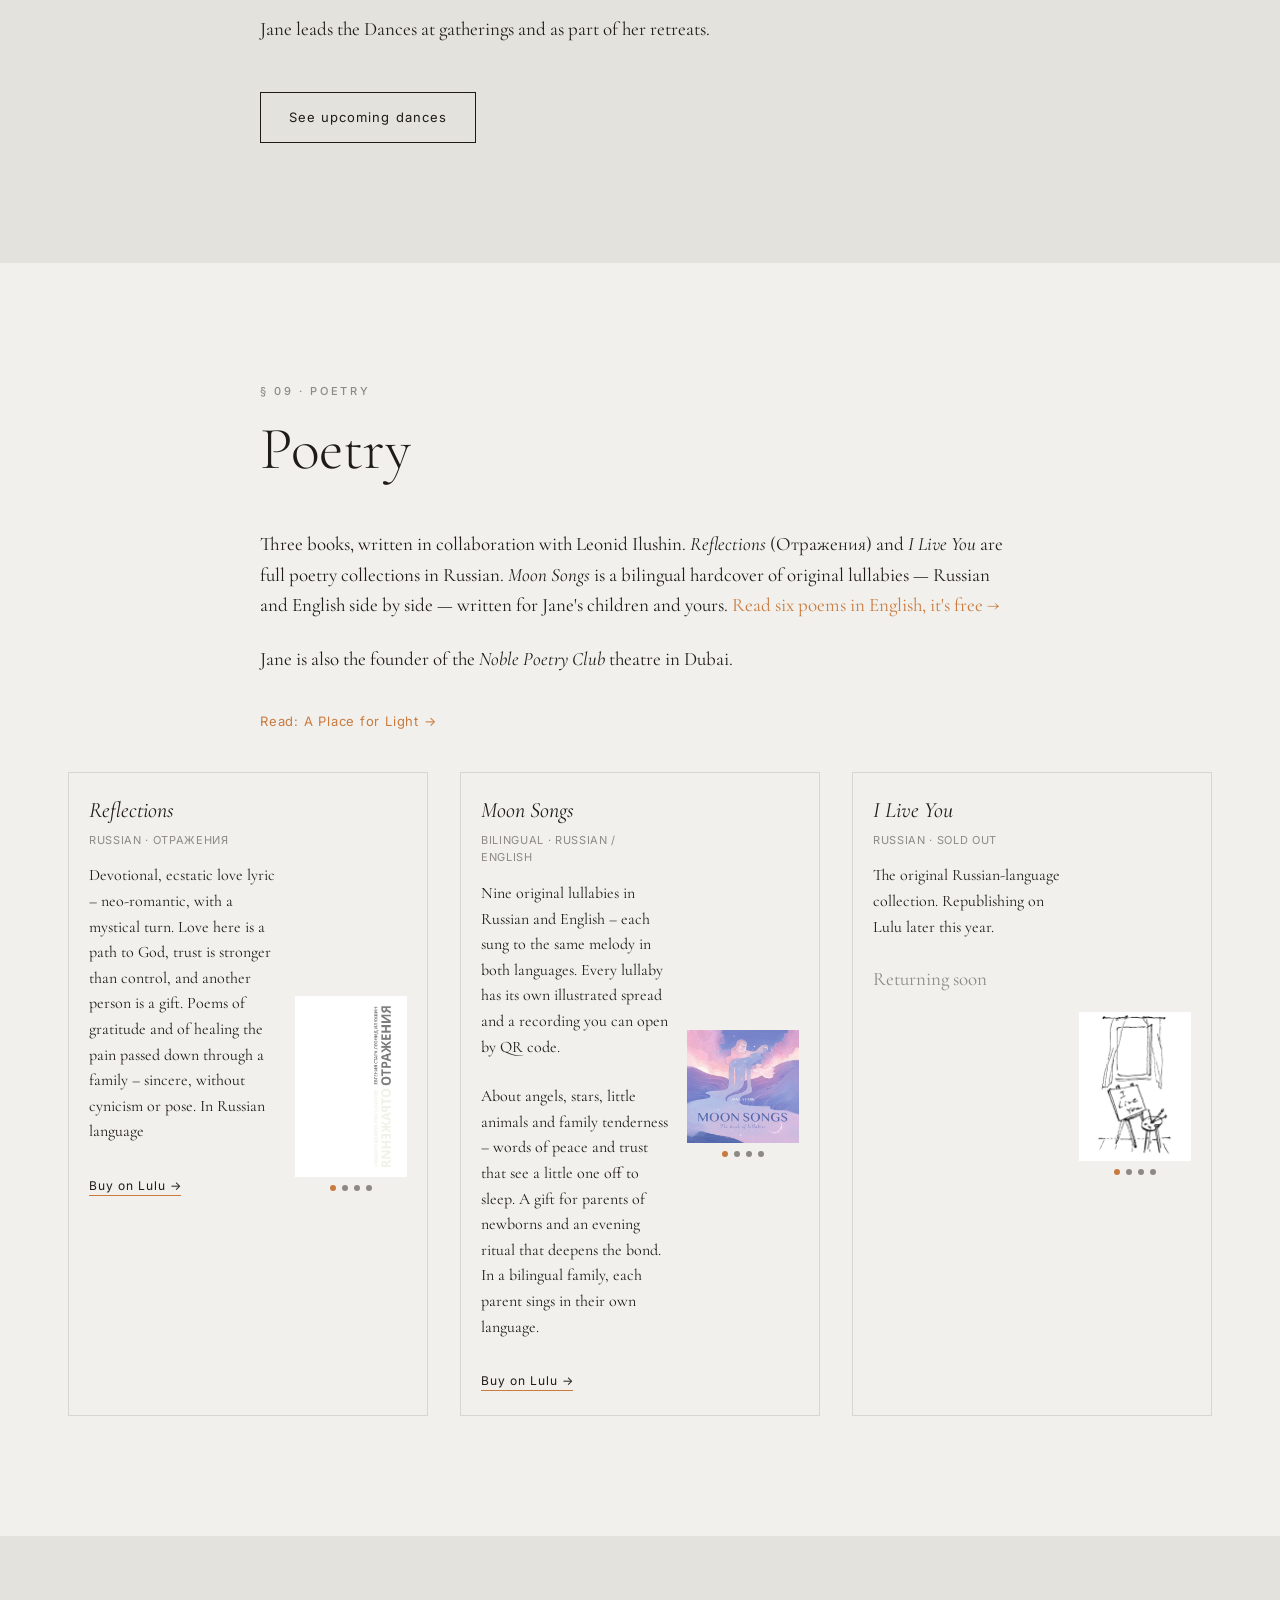
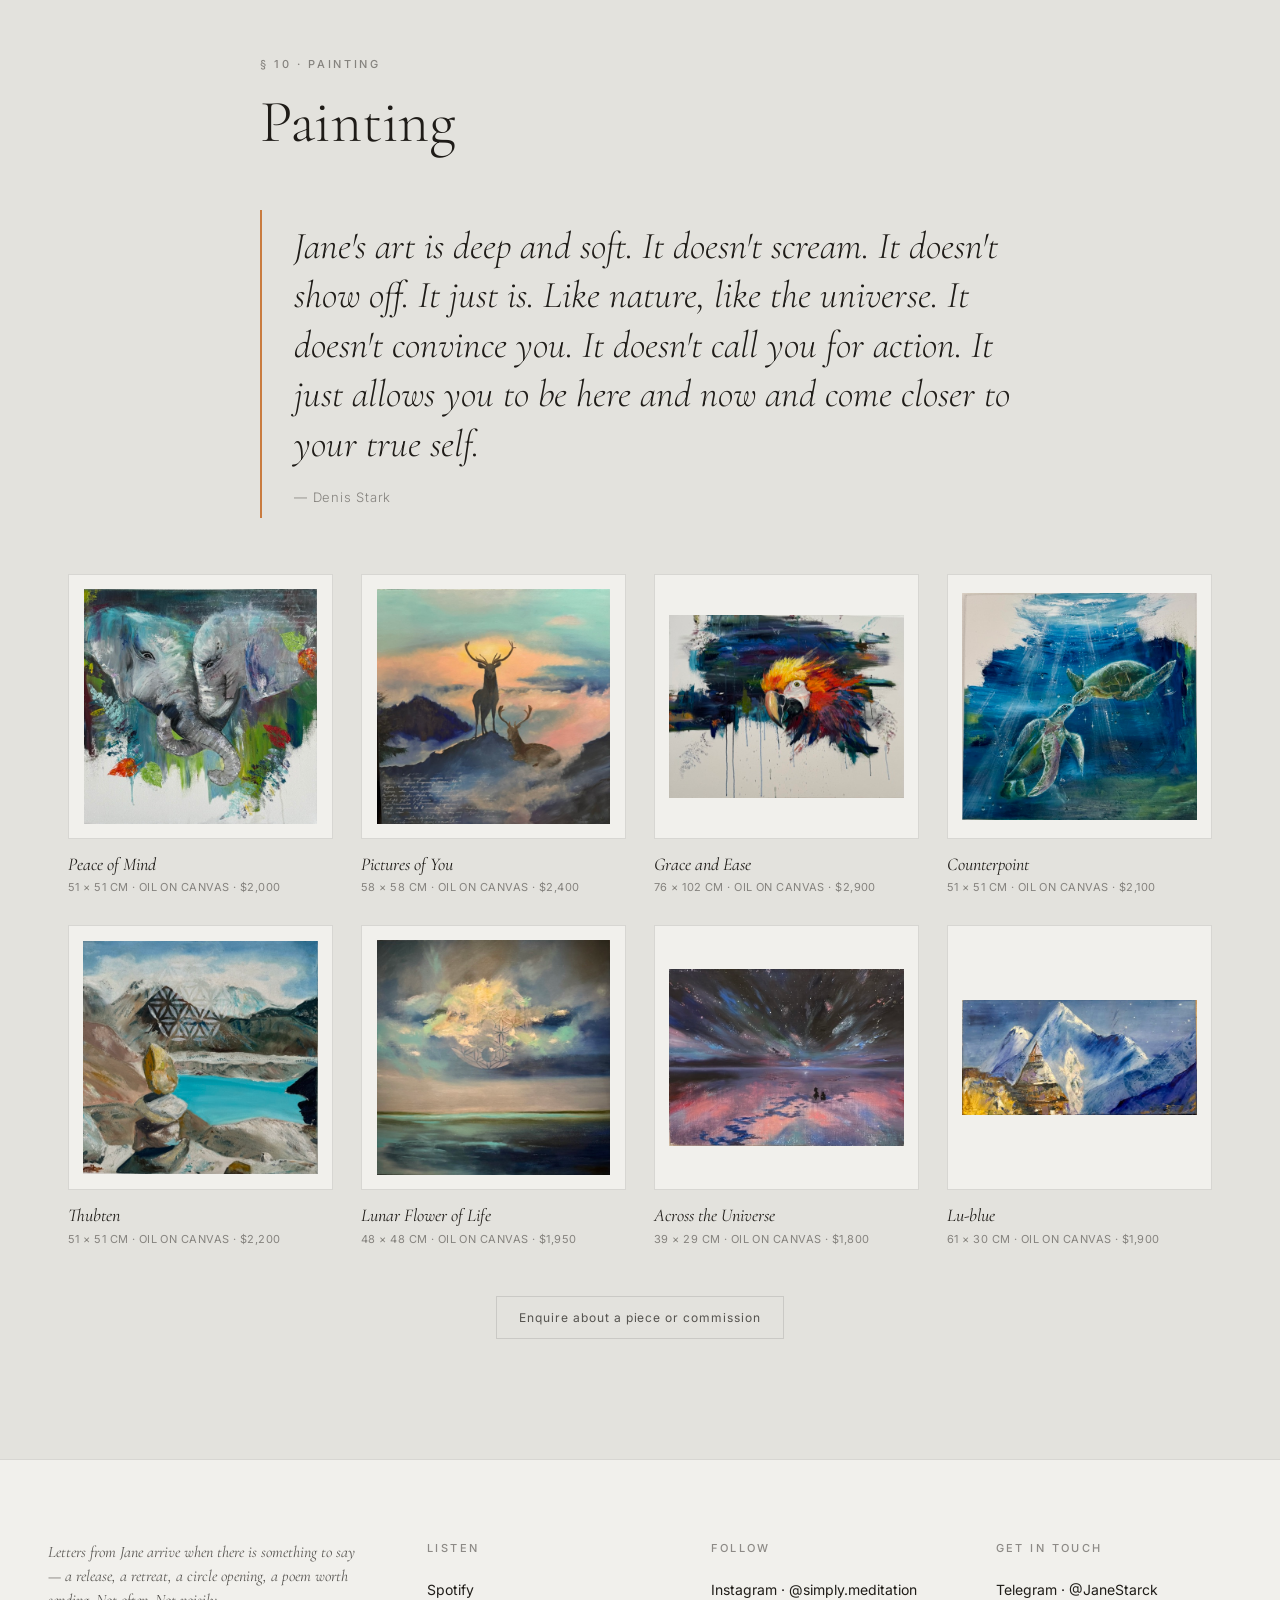
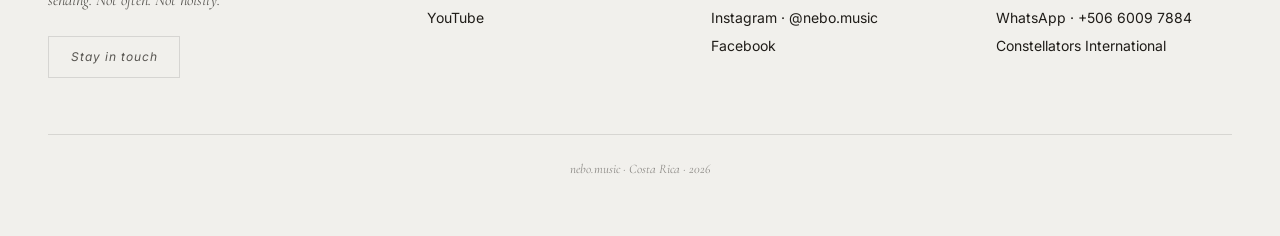
==== commit 920d04e1: "Books: I Live You first slide is the cover drawing Co-Authored-By: Claude Fable 5.2 <noreply@anthrop" ====
--- a/index.html
+++ b/index.html
@@ -568,7 +568,7 @@
         <div class="b-cover" style="--ar: 3 / 4;">
           <div class="frame">
             <div class="track" tabindex="0">
-                <img src="images/books/ILiveYou.jpeg" alt="Cover of I Live You, the original Russian-language collection.">
+                <img src="images/books/ILiveYou.jpeg" alt="Cover of I Live You, the original Russian-language collection." style="object-fit: contain; background: #fff;">
                 <img src="images/books/iliveyou-2.jpg" alt="The book I Live You lying on piano keys." loading="lazy">
                 <img src="images/books/iliveyou-3.jpg" alt="The book I Live You beside a white vase with wildflowers." loading="lazy">
                 <img src="images/books/iliveyou-4.jpg" alt="The book I Live You in front of a miniature house with figurines." loading="lazy">
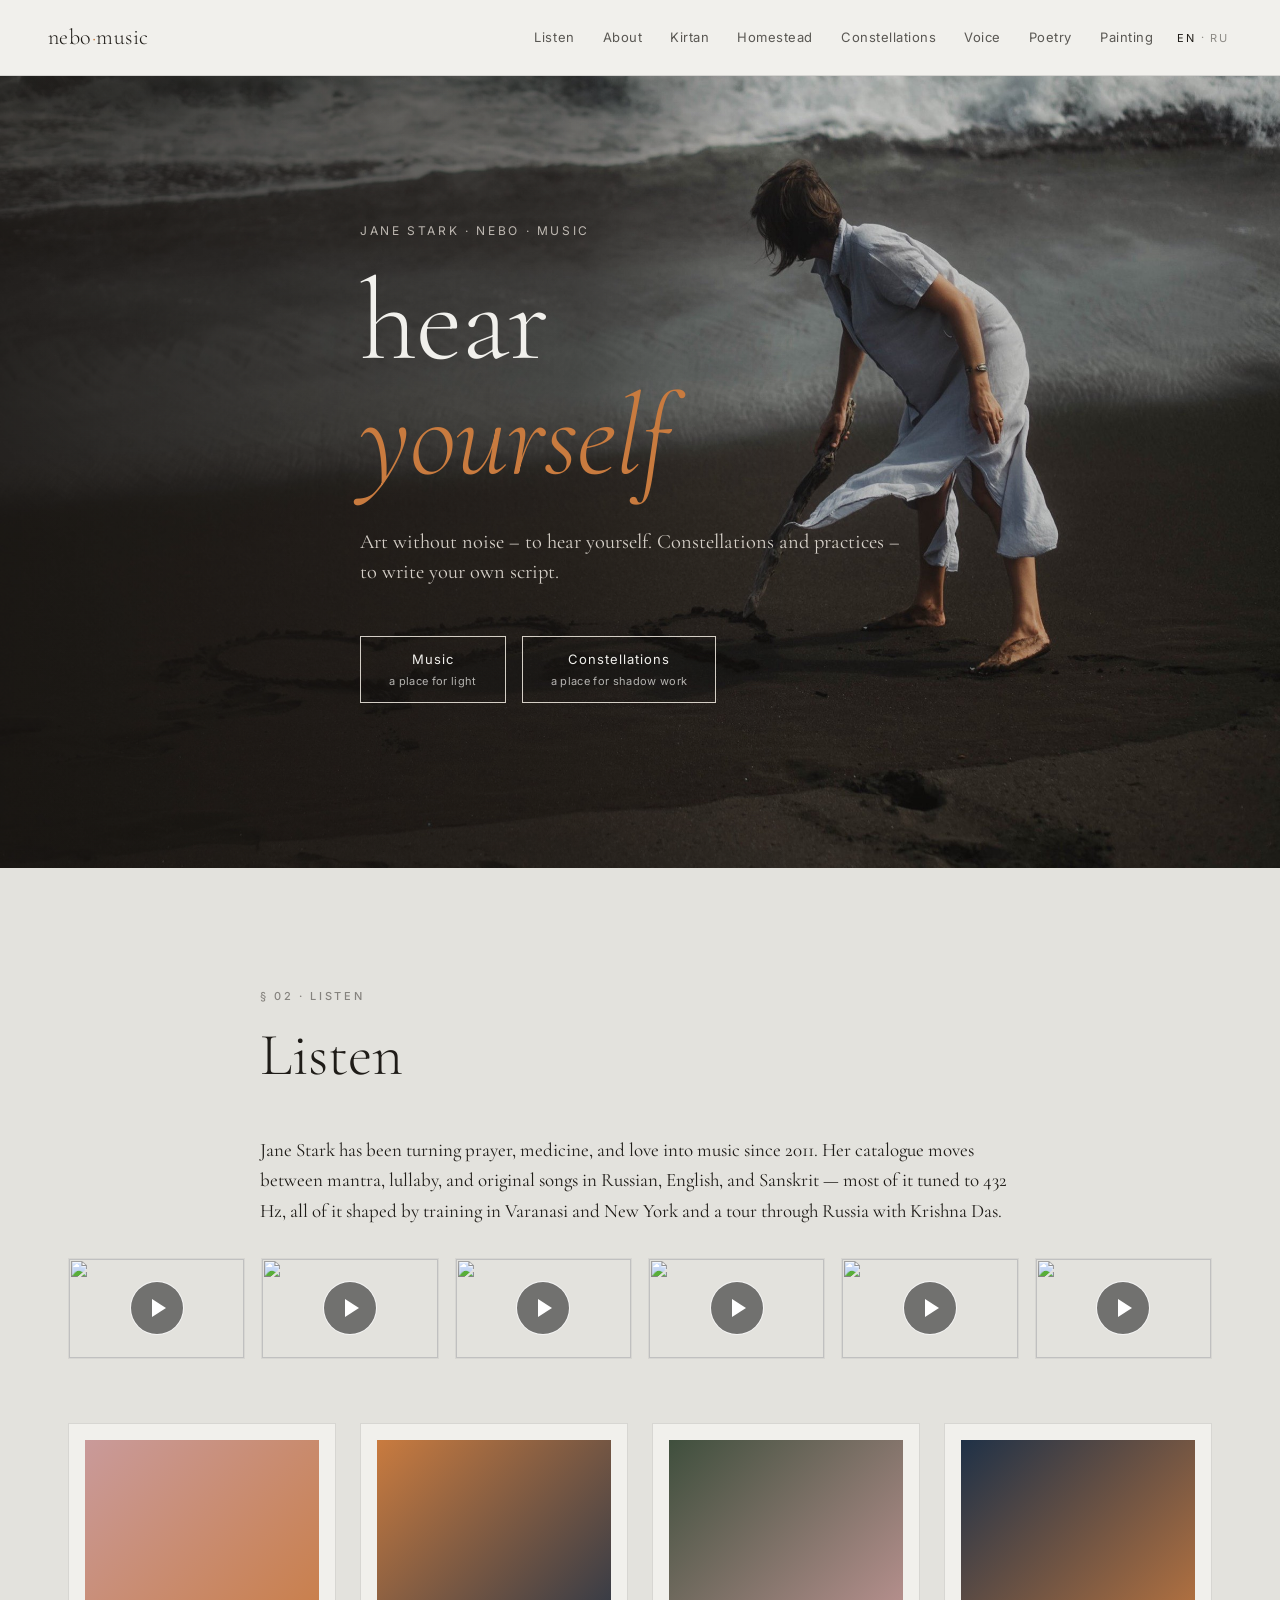
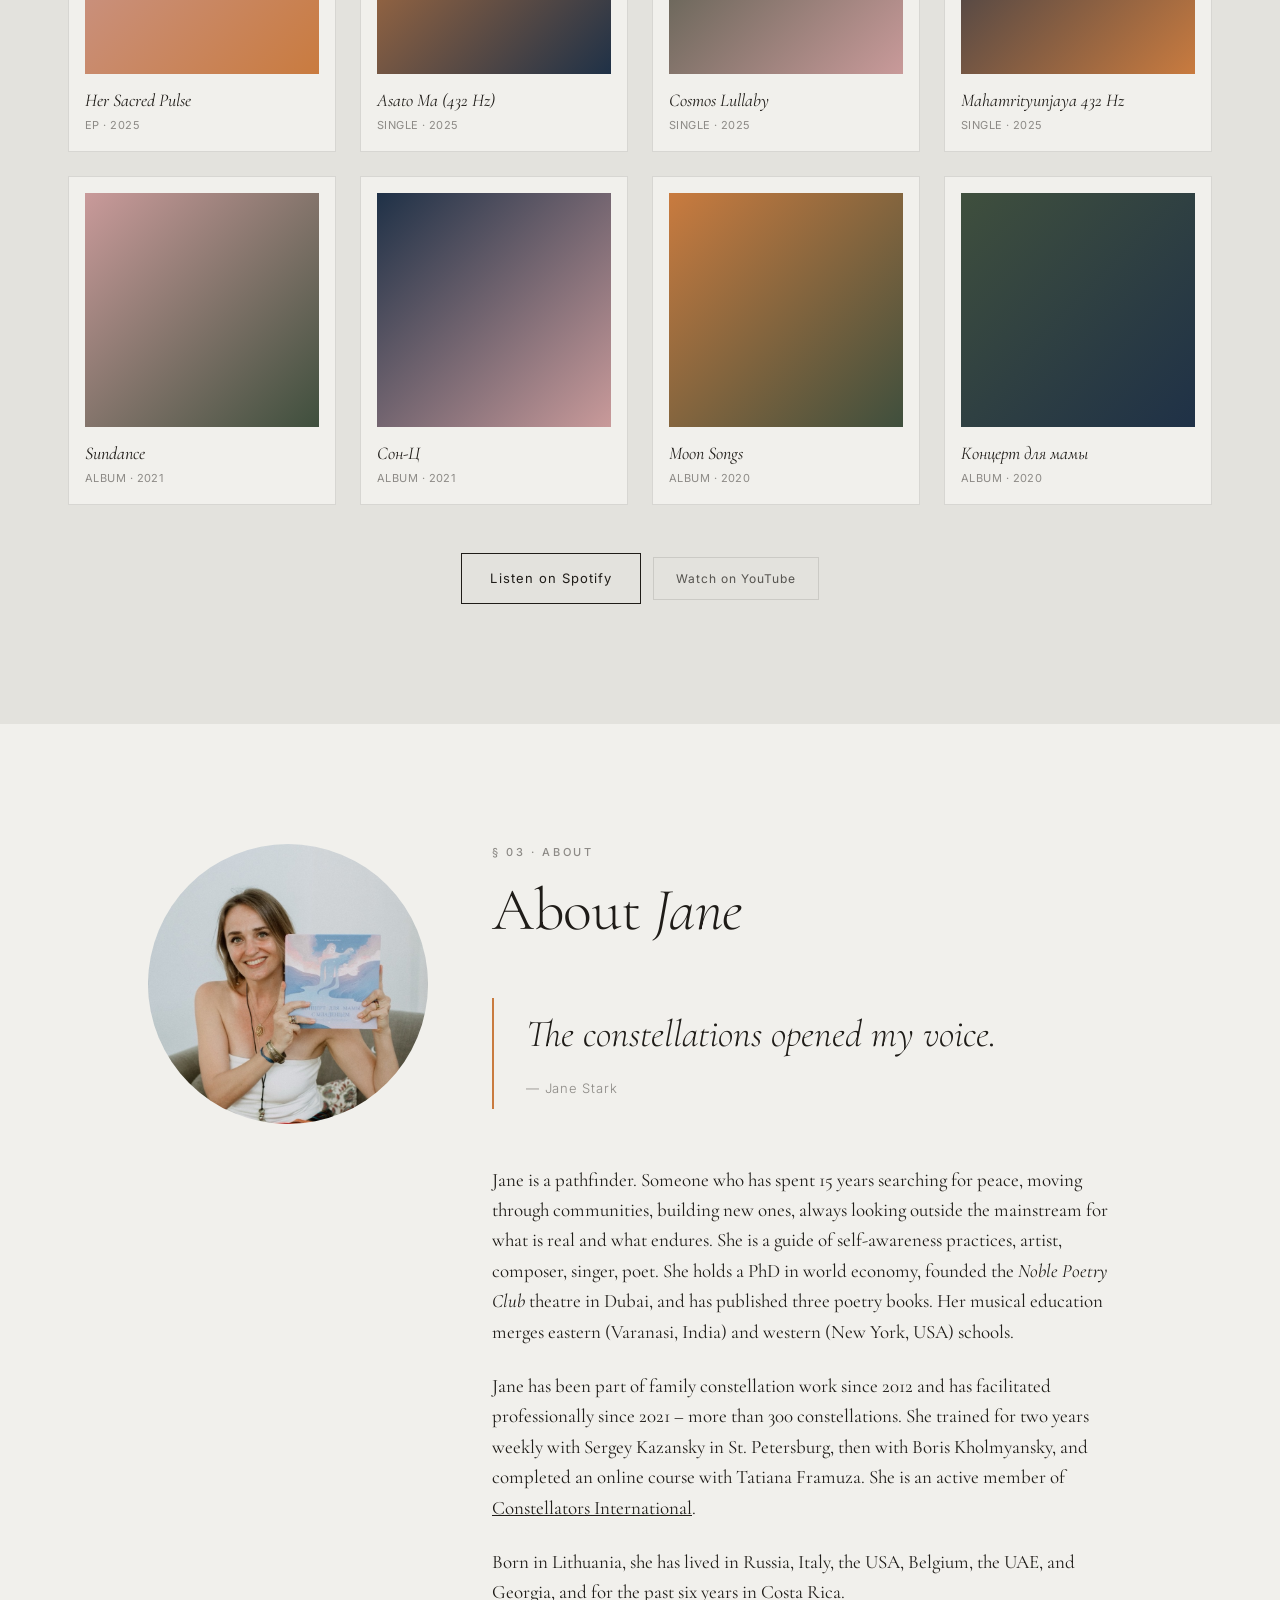
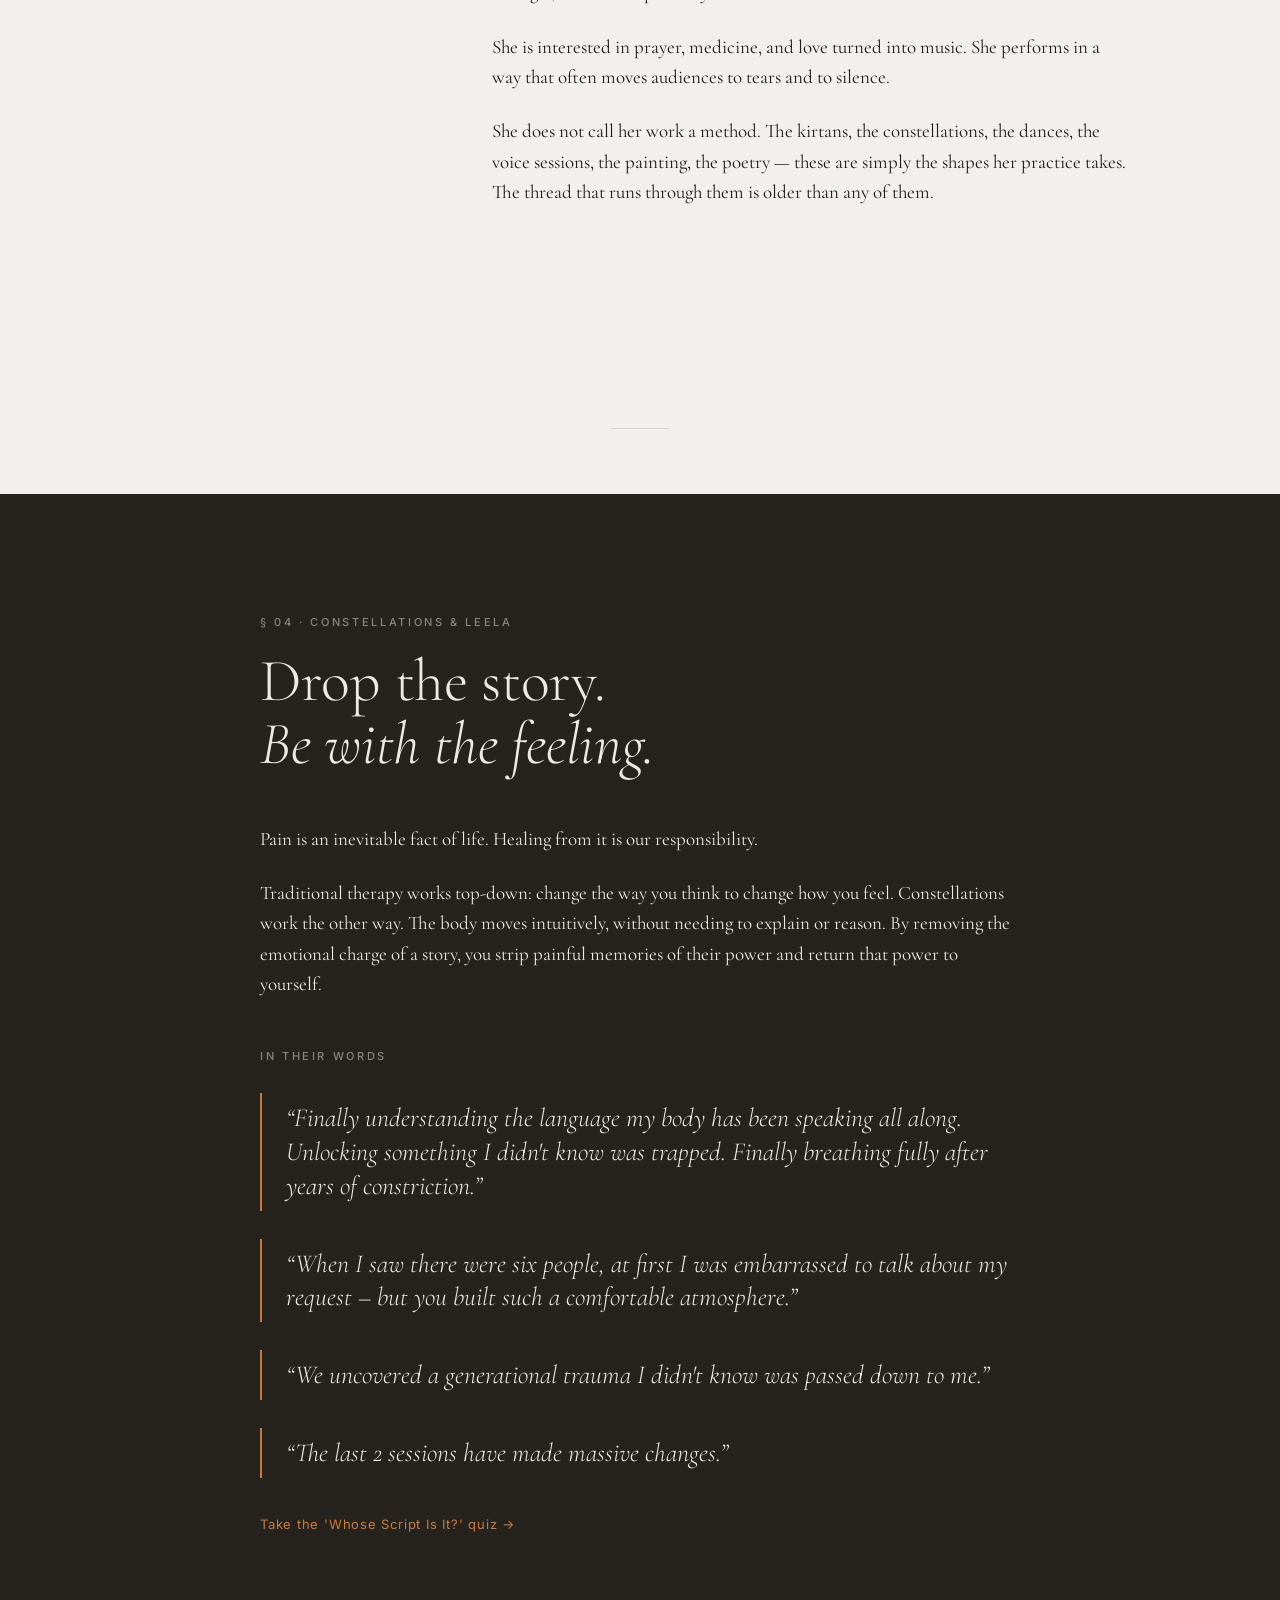
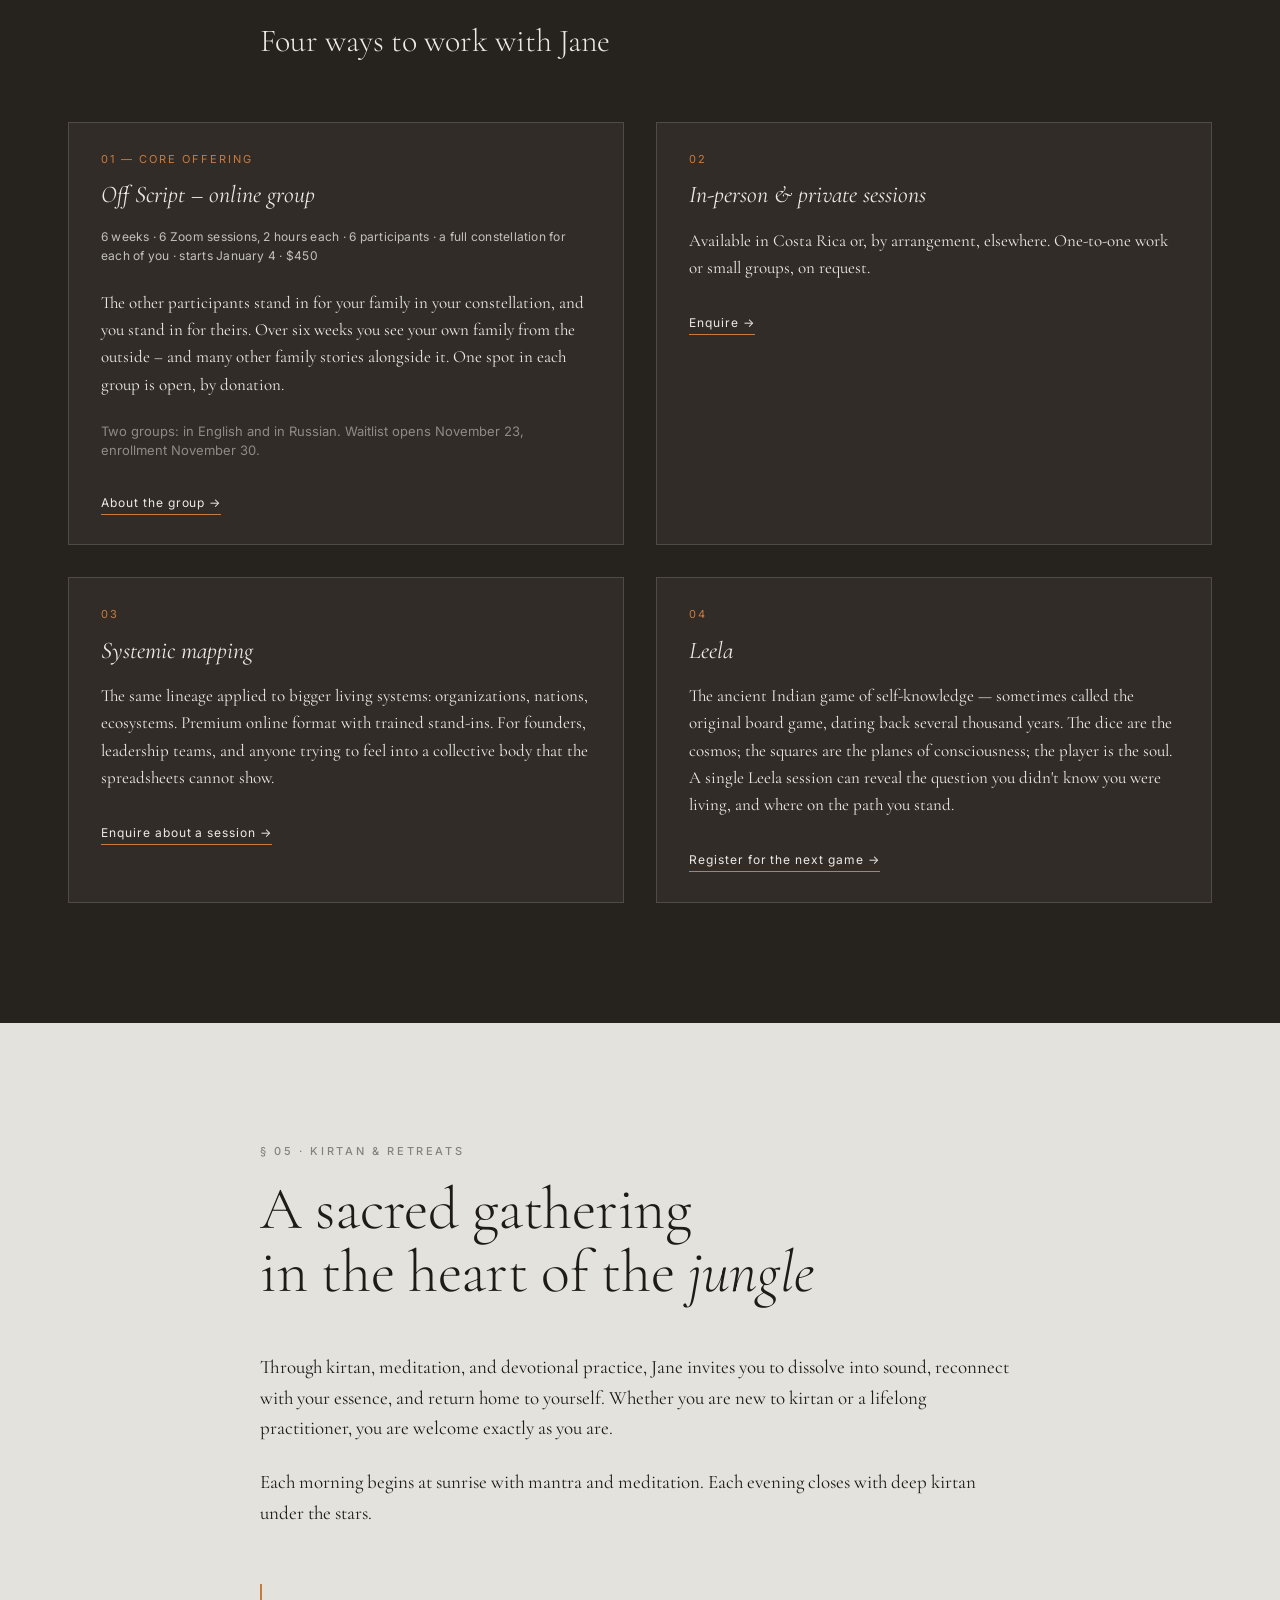
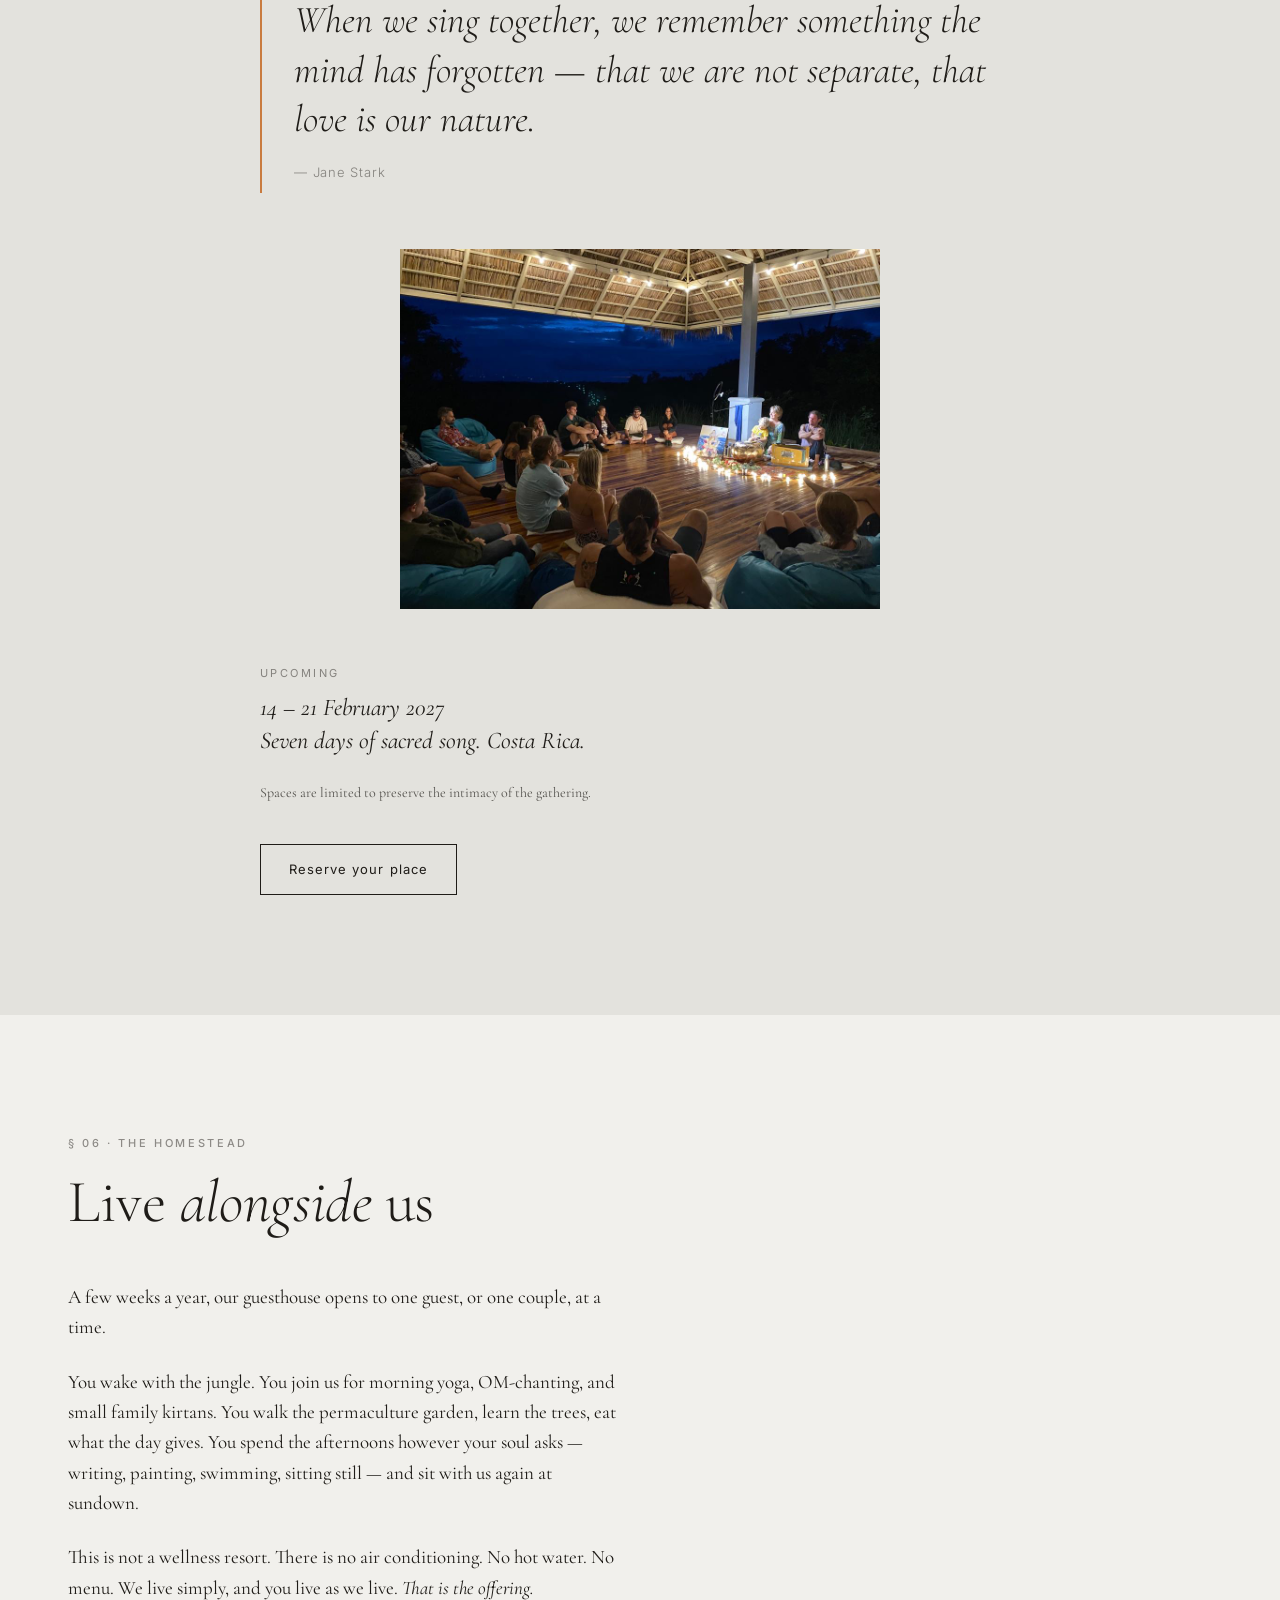
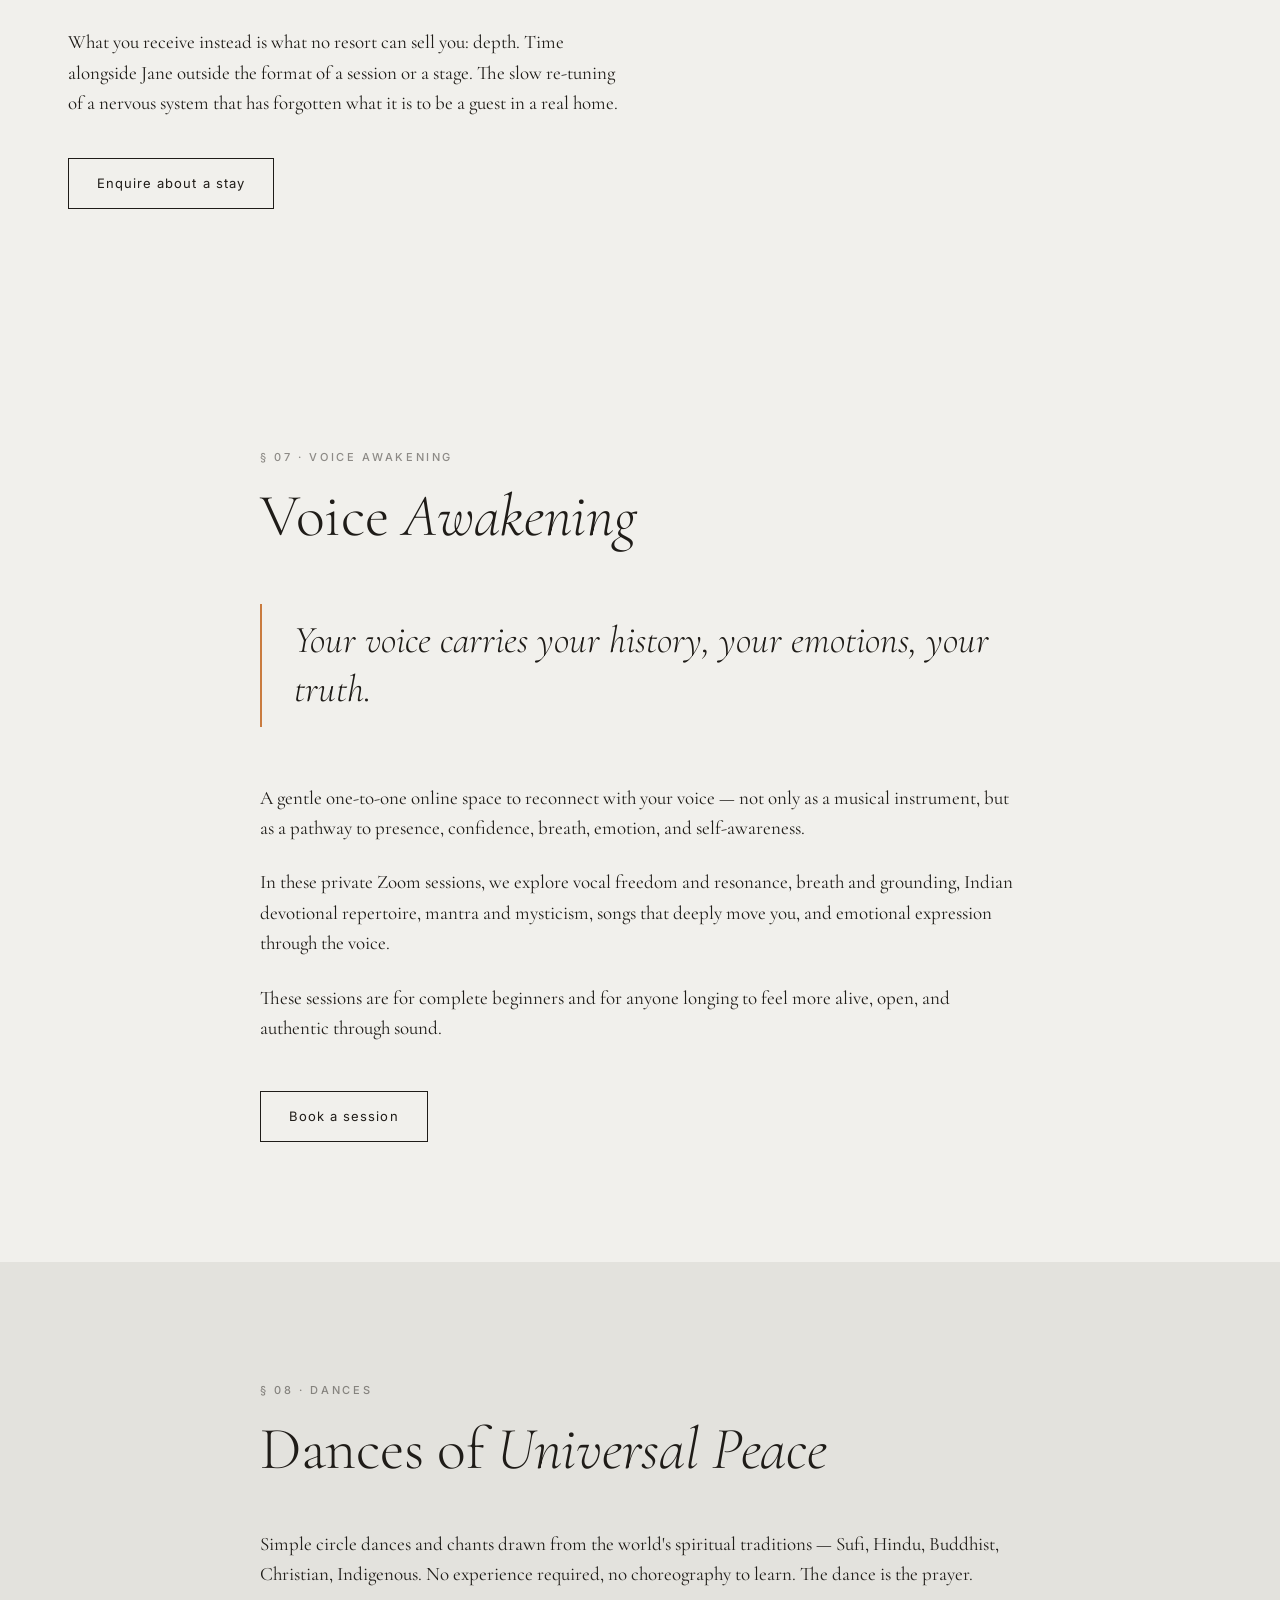
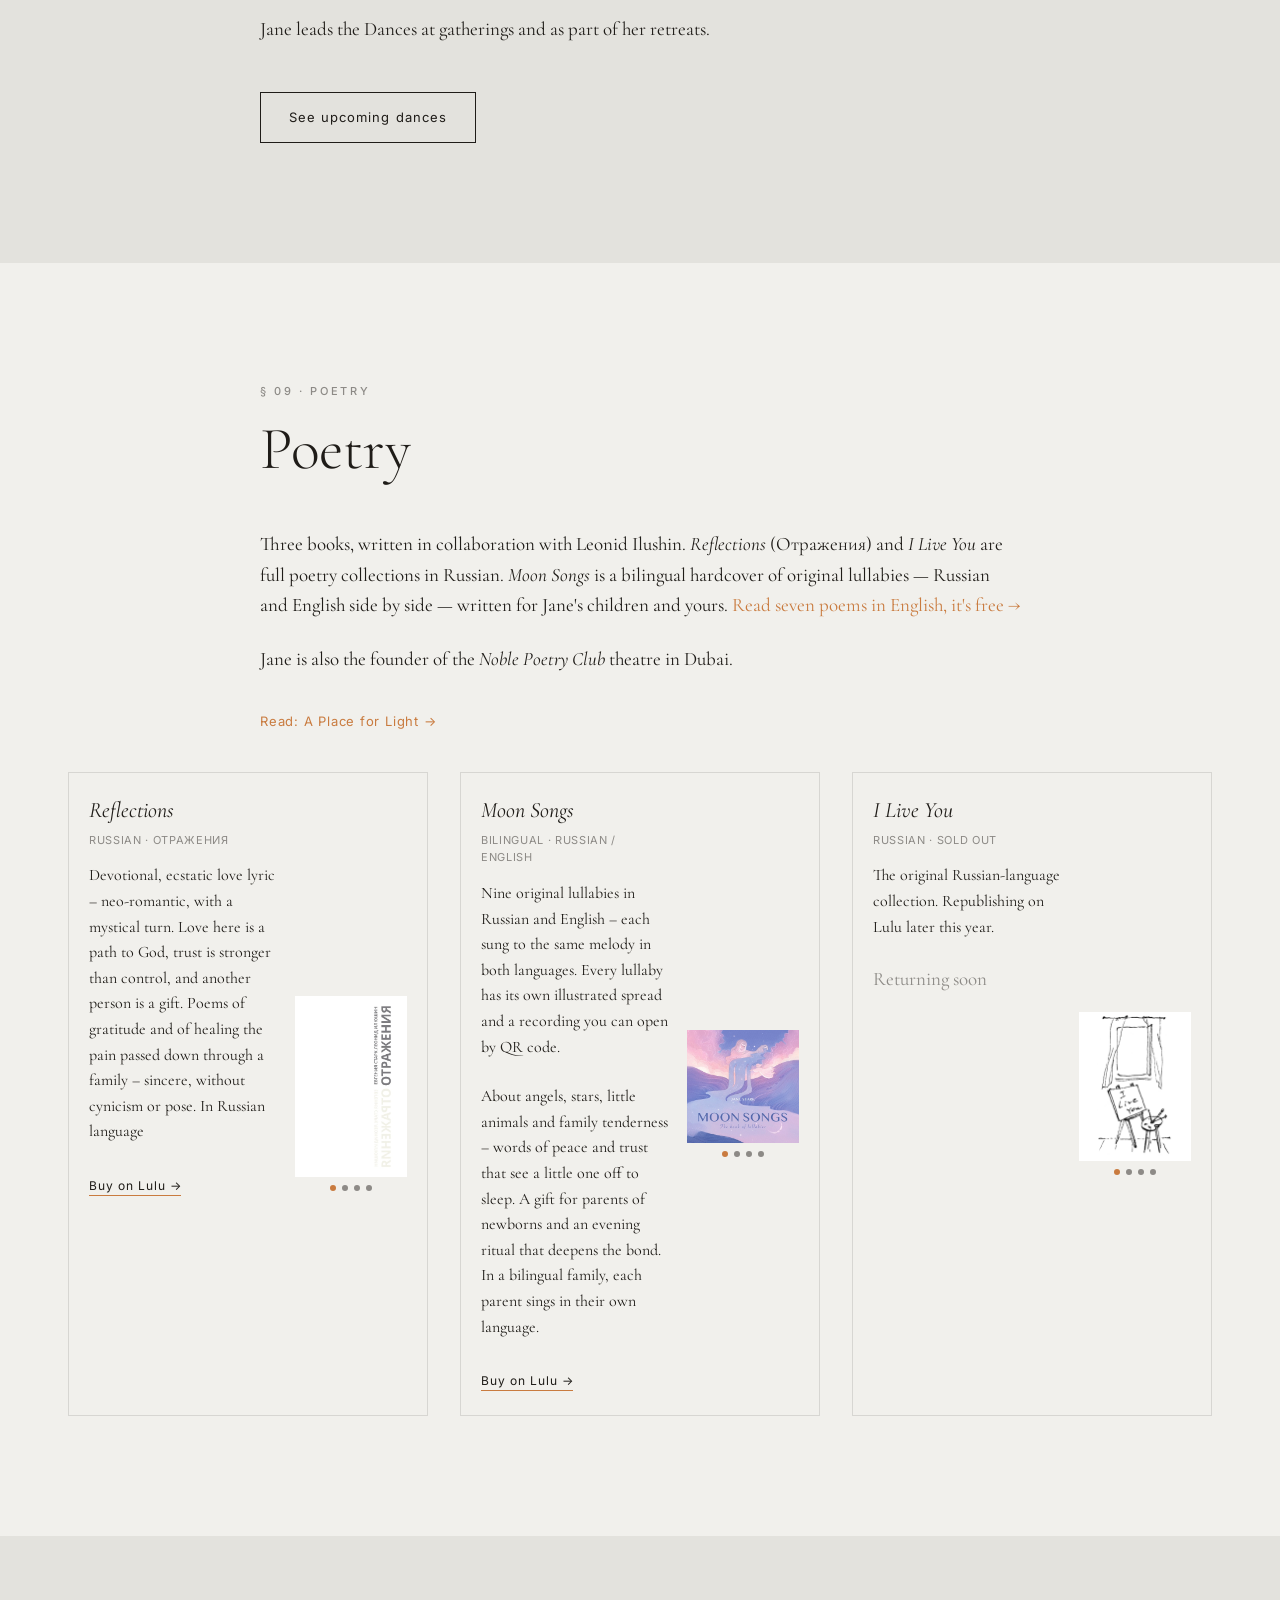
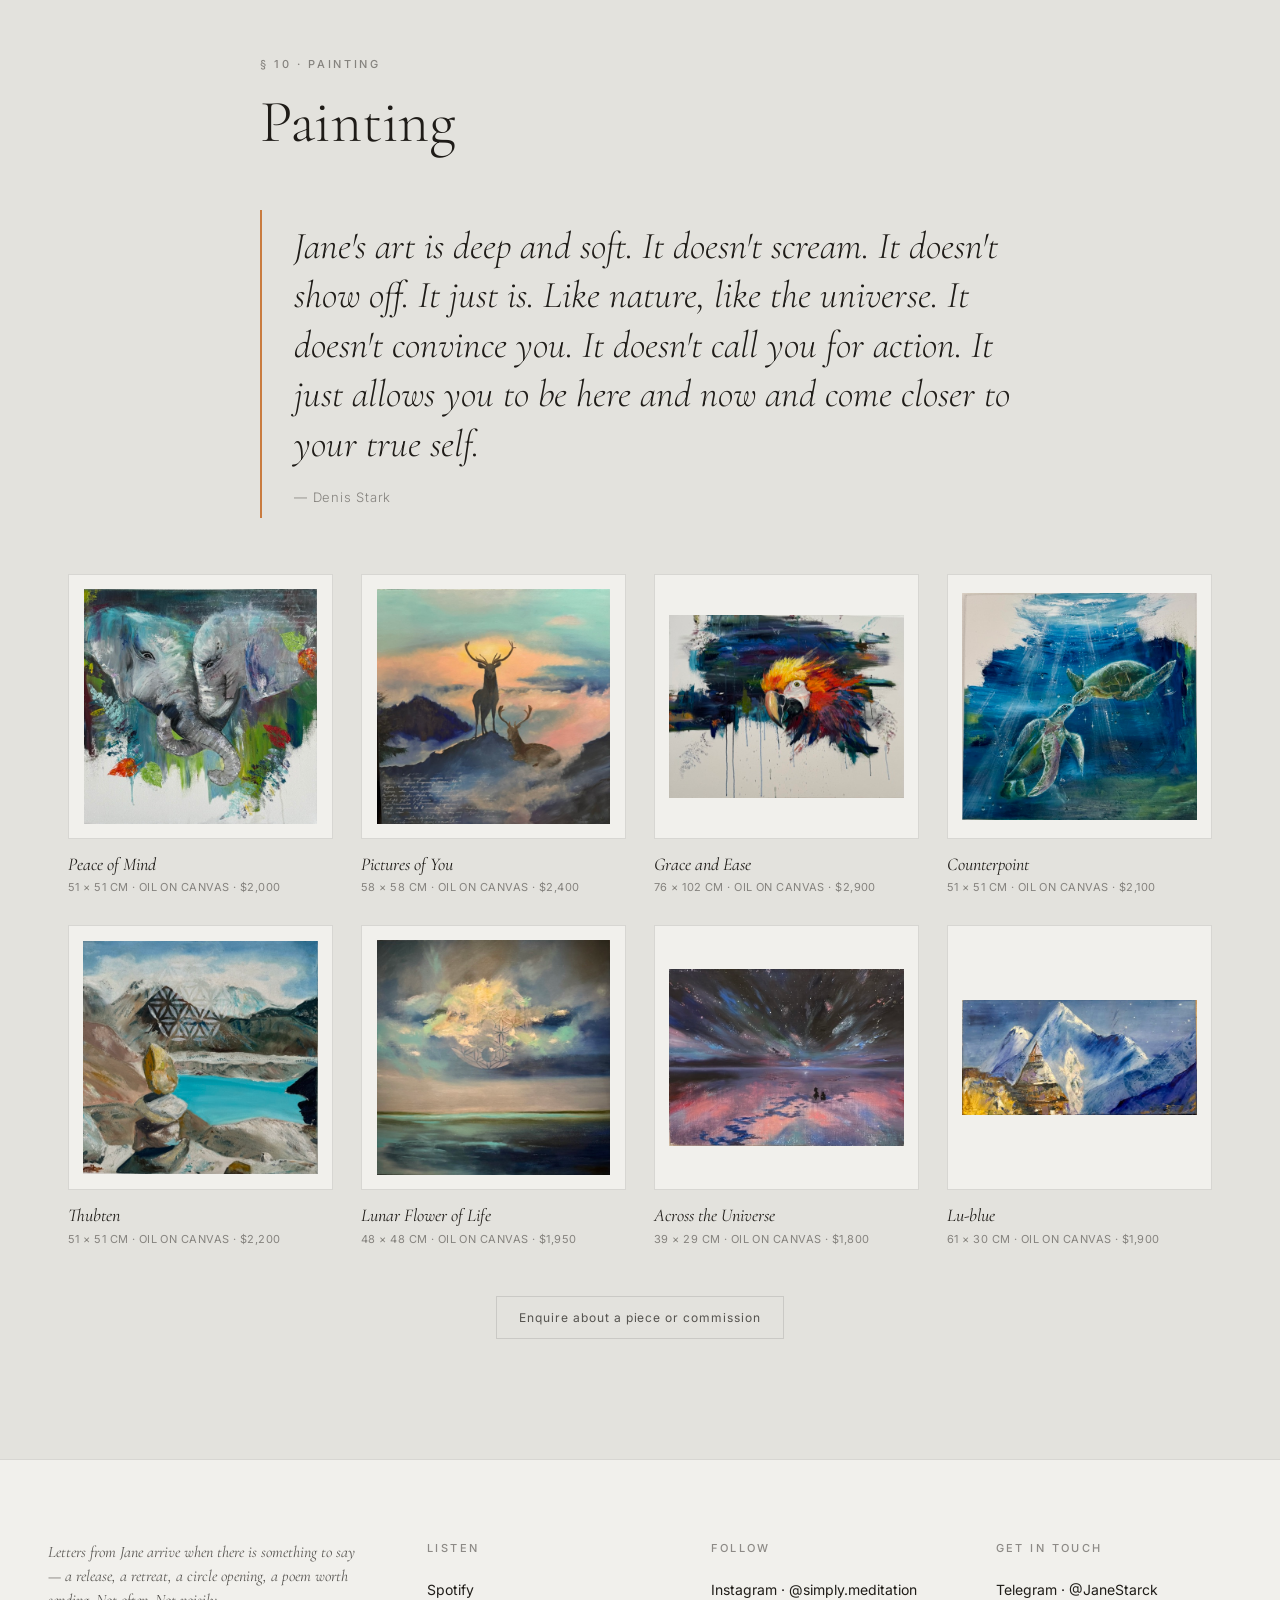
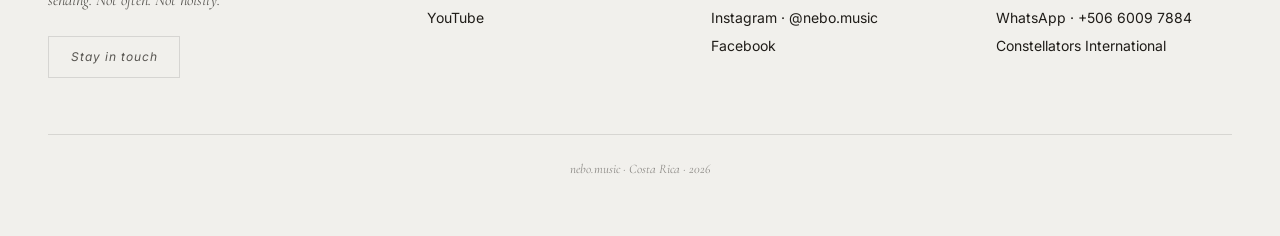
==== commit c85b0beb: "Poems: add Where Softness Is Allowed, seven poems Co-Authored-By: Claude Fable 5.2 <noreply@anthropi" ====
--- a/index.html
+++ b/index.html
@@ -498,7 +498,7 @@
       <div class="sec-label" lang="ru">§ 09 · Стихи</div>
       <h2 class="sec-title" lang="en">Poetry</h2>
       <h2 class="sec-title" lang="ru">Стихи</h2>
-      <p lang="en">Three books, written in collaboration with Leonid Ilushin. <em>Reflections</em> (Отражения) and <em>I Live You</em> are full poetry collections in Russian. <em>Moon Songs</em> is a bilingual hardcover of original lullabies — Russian and English side by side — written for Jane's children and yours. <a class="poems-link" href="/poems/">Read six poems in English, it's free →</a></p>
+      <p lang="en">Three books, written in collaboration with Leonid Ilushin. <em>Reflections</em> (Отражения) and <em>I Live You</em> are full poetry collections in Russian. <em>Moon Songs</em> is a bilingual hardcover of original lullabies — Russian and English side by side — written for Jane's children and yours. <a class="poems-link" href="/poems/">Read seven poems in English, it's free →</a></p>
       <p lang="en">Jane is also the founder of the <em>Noble Poetry Club</em> theatre in Dubai.</p>
       <p class="quiz-link" lang="en"><a href="/poems/">Read: A Place for Light →</a></p>
       <p class="quiz-link" lang="ru"><a href="/stihi/">Читать: Место для света →</a></p>
